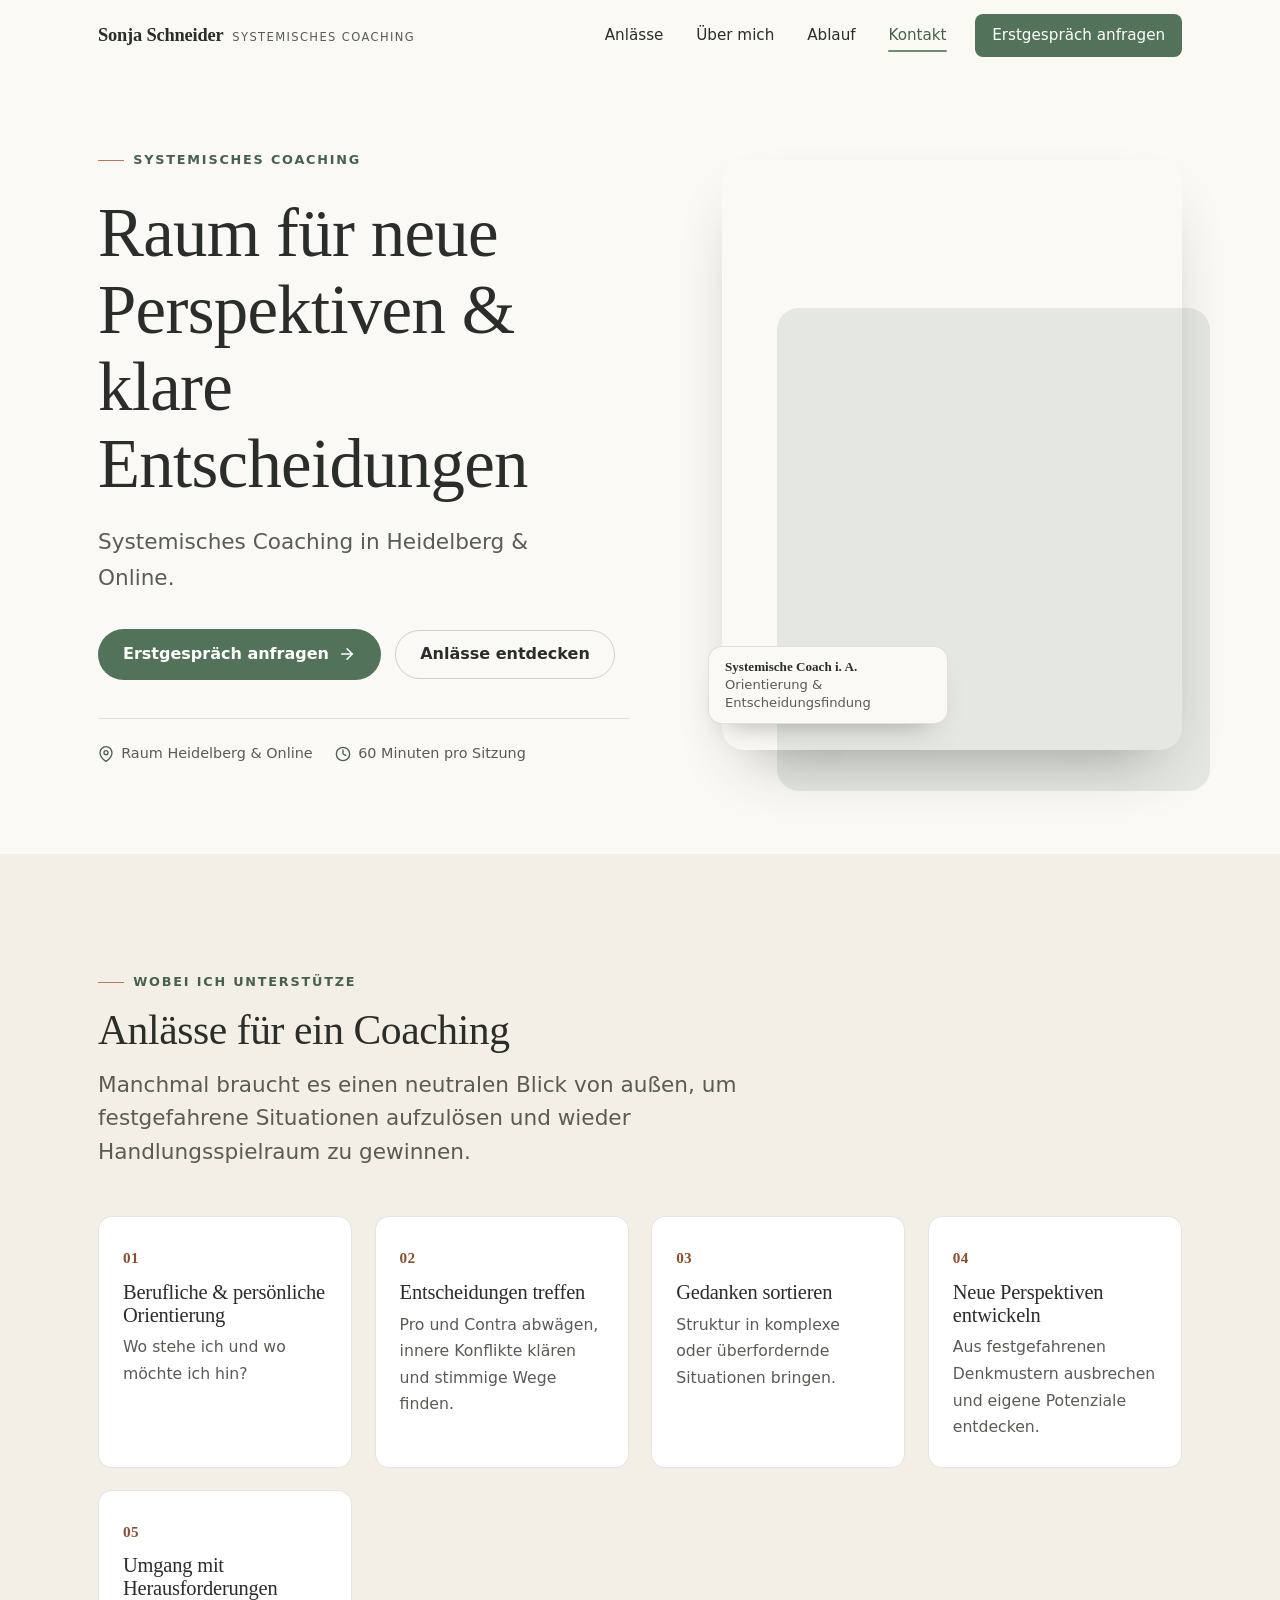
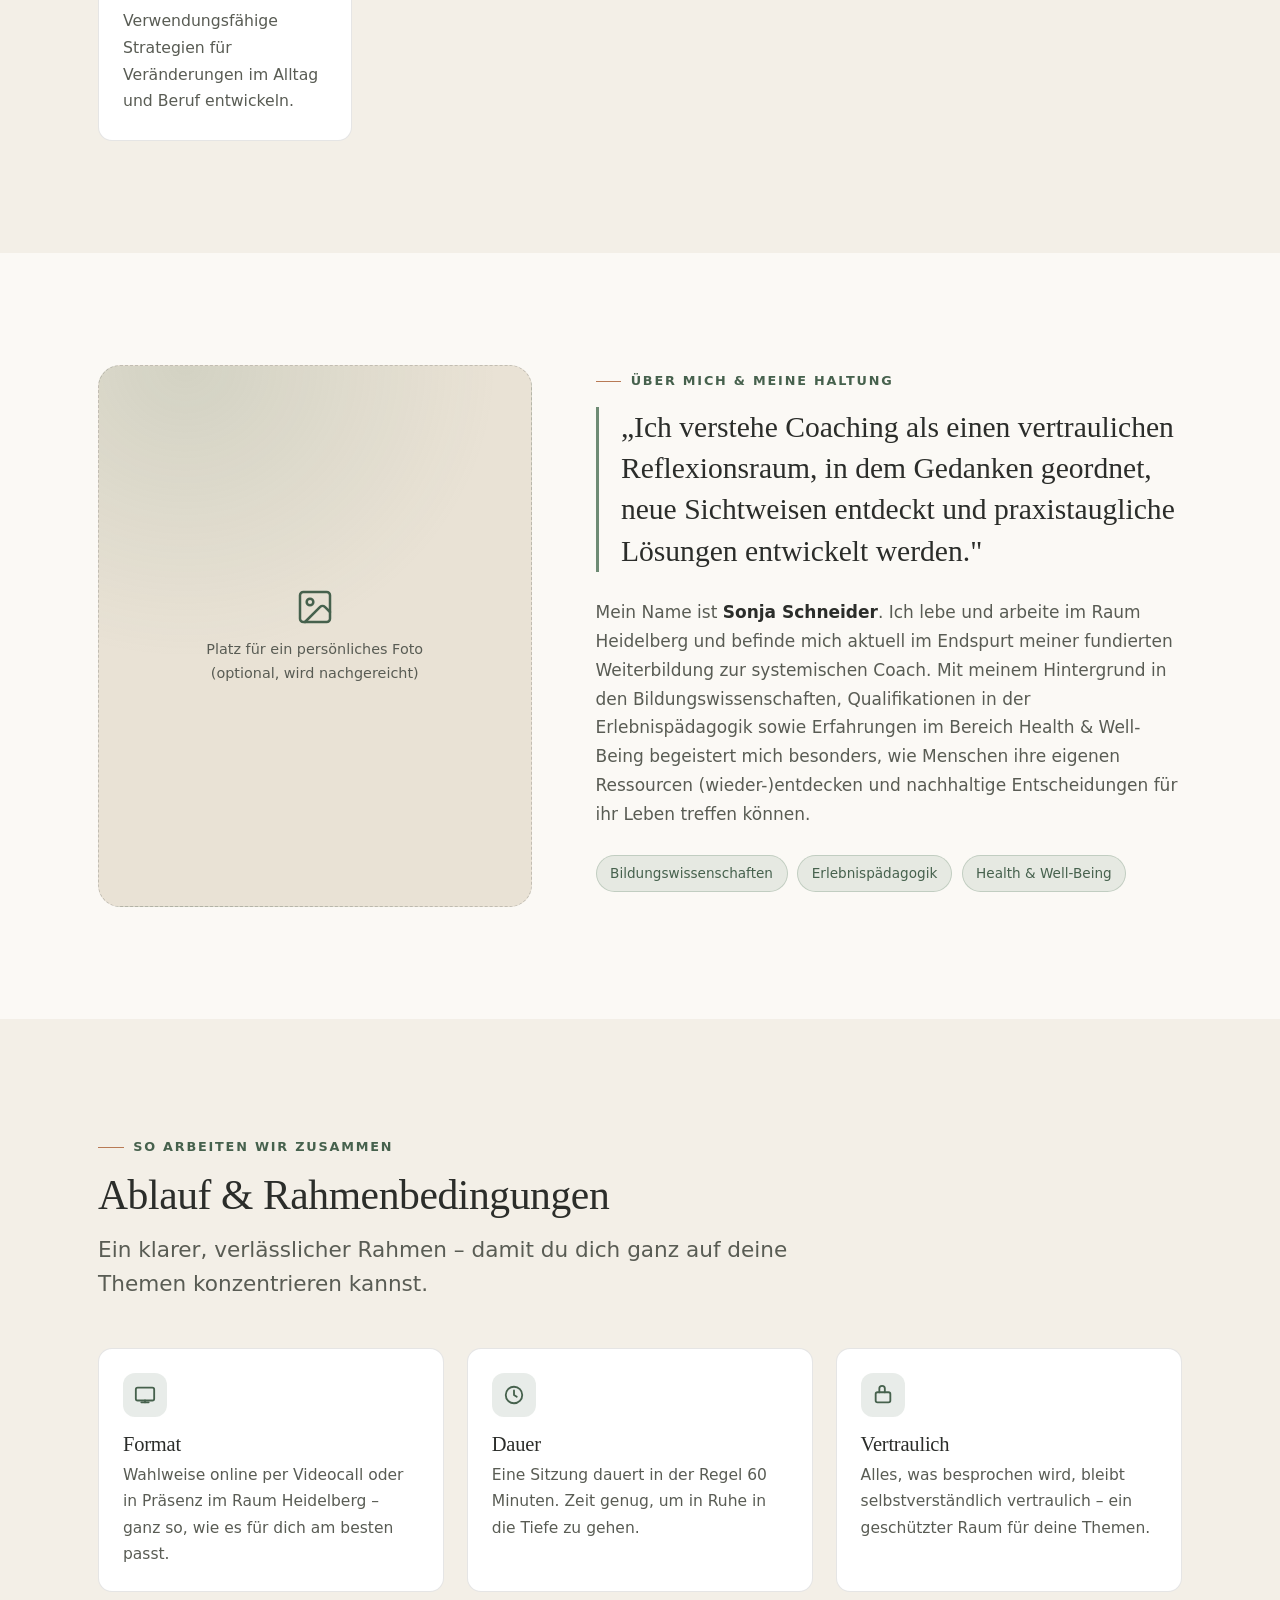
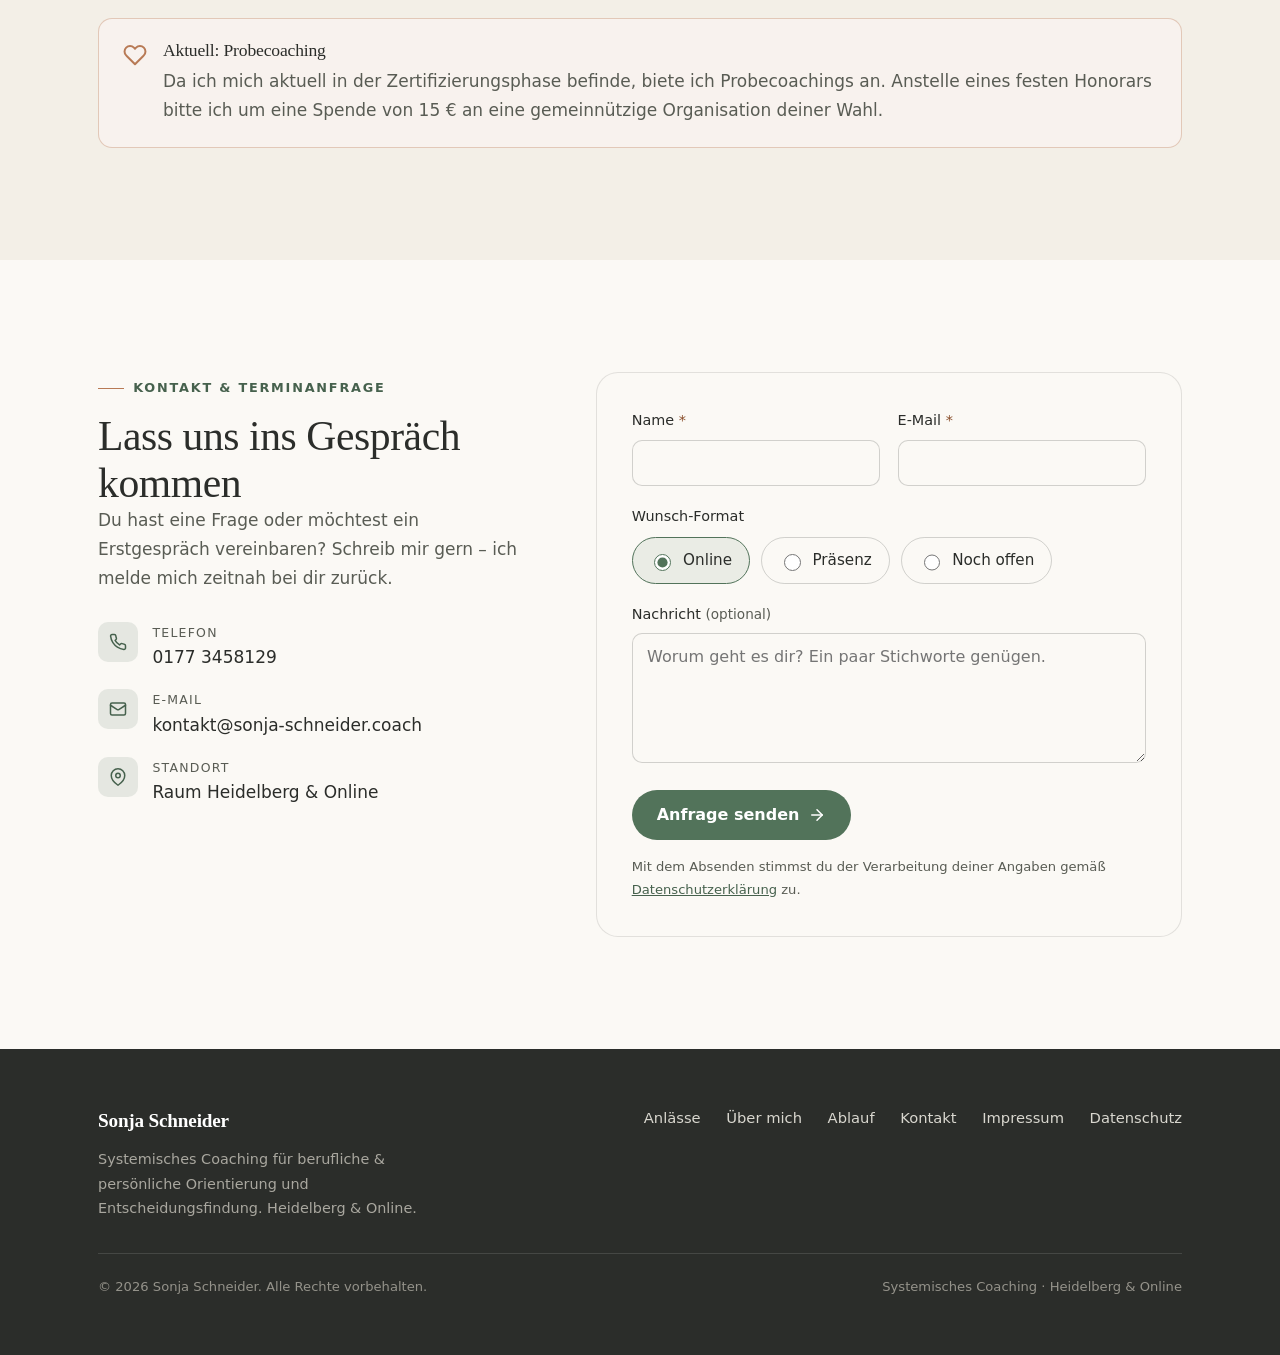
==== index.html @ 7437d08a "One-Pager: Struktur, Design-System und Interaktion - Semantischer Aufbau (header/nav/main/section/fo" ====
<!DOCTYPE html>
<html lang="de">
<head>
  <meta charset="UTF-8">
  <meta name="viewport" content="width=device-width, initial-scale=1.0">

  <title>Sonja Schneider – Systemisches Coaching in Heidelberg &amp; Online</title>
  <meta name="description" content="Systemisches Coaching für berufliche &amp; persönliche Orientierung und Entscheidungsfindung – in Heidelberg und online. Raum für neue Perspektiven und klare Entscheidungen.">
  <meta name="author" content="Sonja Schneider">
  <meta name="theme-color" content="#fbf9f5">
  <link rel="canonical" href="https://sonja-schneider.coach/">

  <!-- Open Graph -->
  <meta property="og:type" content="website">
  <meta property="og:locale" content="de_DE">
  <meta property="og:title" content="Sonja Schneider – Systemisches Coaching">
  <meta property="og:description" content="Raum für neue Perspektiven &amp; klare Entscheidungen. Systemisches Coaching in Heidelberg &amp; online.">
  <meta property="og:url" content="https://sonja-schneider.coach/">
  <meta property="og:image" content="https://sonja-schneider.coach/assets/img/og-image.jpg">
  <meta property="og:image:width" content="1200">
  <meta property="og:image:height" content="630">
  <meta property="og:image:alt" content="Portrait von Sonja Schneider, systemische Coach">
  <meta name="twitter:card" content="summary_large_image">
  <meta name="twitter:title" content="Sonja Schneider – Systemisches Coaching">
  <meta name="twitter:description" content="Raum für neue Perspektiven &amp; klare Entscheidungen. Systemisches Coaching in Heidelberg &amp; online.">
  <meta name="twitter:image" content="https://sonja-schneider.coach/assets/img/og-image.jpg">

  <!-- Favicon -->
  <link rel="icon" href="assets/img/favicon.svg" type="image/svg+xml">
  <link rel="apple-touch-icon" href="assets/img/apple-touch-icon.png">

  <!-- Font-Preload für schnelleren ersten Render -->
  <link rel="preload" href="assets/fonts/fraunces-500.woff2" as="font" type="font/woff2" crossorigin>
  <link rel="preload" href="assets/fonts/inter-400.woff2" as="font" type="font/woff2" crossorigin>

  <link rel="stylesheet" href="css/styles.css">

  <!-- Strukturierte Daten (SEO) -->
  <script type="application/ld+json">
  {
    "@context": "https://schema.org",
    "@type": "ProfessionalService",
    "name": "Sonja Schneider – Systemisches Coaching",
    "description": "Systemisches Coaching für berufliche und persönliche Orientierung und Entscheidungsfindung in Heidelberg und online.",
    "areaServed": ["Heidelberg", "Online"],
    "url": "https://sonja-schneider.coach/",
    "telephone": "+49 177 3458129",
    "founder": { "@type": "Person", "name": "Sonja Schneider" },
    "address": { "@type": "PostalAddress", "addressLocality": "Heidelberg", "addressCountry": "DE" }
  }
  </script>
</head>
<body>
  <a class="skip-link" href="#main">Zum Inhalt springen</a>

  <!-- =============== Header =============== -->
  <header class="site-header" id="site-header">
    <div class="header-inner">
      <a class="wordmark" href="#hero" aria-label="Sonja Schneider – Startseite">
        <span class="wordmark__name">Sonja Schneider</span>
        <span class="wordmark__role">Systemisches Coaching</span>
      </a>

      <button class="nav-toggle" id="nav-toggle" aria-expanded="false" aria-controls="primary-nav" aria-label="Menü öffnen">
        <span></span>
      </button>

      <nav class="nav" id="primary-nav" aria-label="Hauptnavigation">
        <a href="#anlaesse">Anlässe</a>
        <a href="#ueber-mich">Über mich</a>
        <a href="#ablauf">Ablauf</a>
        <a href="#kontakt">Kontakt</a>
        <a class="nav__cta" href="#kontakt">Erstgespräch anfragen</a>
      </nav>
    </div>
  </header>

  <main id="main">

    <!-- =============== Hero =============== -->
    <section class="hero" id="hero" aria-labelledby="hero-title">
      <div class="wrap hero__grid">
        <div class="hero__content">
          <span class="eyebrow">Systemisches Coaching</span>
          <h1 id="hero-title">Raum für neue Perspektiven &amp; klare Entscheidungen</h1>
          <p class="hero__sub">Systemisches Coaching in Heidelberg &amp; Online.</p>
          <div class="hero__actions">
            <a class="btn" href="#kontakt">
              Erstgespräch anfragen
              <svg class="arrow" width="18" height="18" viewBox="0 0 24 24" fill="none" stroke="currentColor" stroke-width="2" stroke-linecap="round" stroke-linejoin="round" aria-hidden="true"><line x1="5" y1="12" x2="19" y2="12"/><polyline points="12 5 19 12 12 19"/></svg>
            </a>
            <a class="btn btn--ghost" href="#anlaesse">Anlässe entdecken</a>
          </div>
          <div class="hero__meta">
            <span>
              <svg width="16" height="16" viewBox="0 0 24 24" fill="none" stroke="currentColor" stroke-width="2" stroke-linecap="round" stroke-linejoin="round" aria-hidden="true"><path d="M21 10c0 7-9 13-9 13s-9-6-9-13a9 9 0 0 1 18 0z"/><circle cx="12" cy="10" r="3"/></svg>
              Raum Heidelberg &amp; Online
            </span>
            <span>
              <svg width="16" height="16" viewBox="0 0 24 24" fill="none" stroke="currentColor" stroke-width="2" stroke-linecap="round" stroke-linejoin="round" aria-hidden="true"><circle cx="12" cy="12" r="10"/><polyline points="12 6 12 12 16 14"/></svg>
              60 Minuten pro Sitzung
            </span>
          </div>
        </div>

        <div class="hero__portrait">
          <figure>
            <picture>
              <source
                type="image/webp"
                srcset="assets/img/sonja-hero-400.webp 400w, assets/img/sonja-hero.webp 604w"
                sizes="(max-width: 880px) 360px, 460px">
              <source
                type="image/jpeg"
                srcset="assets/img/sonja-hero-400.jpg 400w, assets/img/sonja-hero.jpg 604w"
                sizes="(max-width: 880px) 360px, 460px">
              <img
                src="assets/img/sonja-hero.jpg"
                width="604" height="774"
                alt="Portrait von Sonja Schneider, angehende systemische Coach, freundlich lächelnd"
                fetchpriority="high">
            </picture>
          </figure>
          <div class="hero__badge">
            <strong>Systemische Coach i. A.</strong>
            <span>Orientierung &amp; Entscheidungsfindung</span>
          </div>
        </div>
      </div>
    </section>

    <!-- =============== Anlässe =============== -->
    <section class="section section--sand" id="anlaesse" aria-labelledby="anlaesse-title">
      <div class="wrap">
        <div class="section__head reveal">
          <span class="eyebrow">Wobei ich unterstütze</span>
          <h2 id="anlaesse-title">Anlässe für ein Coaching</h2>
          <p class="lead">Manchmal braucht es einen neutralen Blick von außen, um festgefahrene Situationen aufzulösen und wieder Handlungsspielraum zu gewinnen.</p>
        </div>

        <div class="tiles">
          <article class="tile reveal">
            <span class="tile__num">01</span>
            <h3>Berufliche &amp; persönliche Orientierung</h3>
            <p>Wo stehe ich und wo möchte ich hin?</p>
          </article>
          <article class="tile reveal">
            <span class="tile__num">02</span>
            <h3>Entscheidungen treffen</h3>
            <p>Pro und Contra abwägen, innere Konflikte klären und stimmige Wege finden.</p>
          </article>
          <article class="tile reveal">
            <span class="tile__num">03</span>
            <h3>Gedanken sortieren</h3>
            <p>Struktur in komplexe oder überfordernde Situationen bringen.</p>
          </article>
          <article class="tile reveal">
            <span class="tile__num">04</span>
            <h3>Neue Perspektiven entwickeln</h3>
            <p>Aus festgefahrenen Denkmustern ausbrechen und eigene Potenziale entdecken.</p>
          </article>
          <article class="tile reveal">
            <span class="tile__num">05</span>
            <h3>Umgang mit Herausforderungen</h3>
            <p>Verwendungsfähige Strategien für Veränderungen im Alltag und Beruf entwickeln.</p>
          </article>
        </div>
      </div>
    </section>

    <!-- =============== Über mich =============== -->
    <section class="section" id="ueber-mich" aria-labelledby="ueber-title">
      <div class="wrap about">
        <div class="about__media reveal">
          <!-- Platzhalter für optionales zweites, persönlicheres Foto -->
          <div class="about__placeholder" role="img" aria-label="Platz für ein persönliches Foto von Sonja Schneider">
            <svg width="40" height="40" viewBox="0 0 24 24" fill="none" stroke="currentColor" stroke-width="1.5" stroke-linecap="round" stroke-linejoin="round" aria-hidden="true"><rect x="3" y="3" width="18" height="18" rx="2"/><circle cx="9" cy="9" r="2"/><path d="m21 15-3.086-3.086a2 2 0 0 0-2.828 0L6 21"/></svg>
            Platz für ein persönliches Foto<br>(optional, wird nachgereicht)
          </div>
        </div>
        <div class="about__text reveal">
          <span class="eyebrow">Über mich &amp; meine Haltung</span>
          <blockquote class="about__quote">„Ich verstehe Coaching als einen vertraulichen Reflexionsraum, in dem Gedanken geordnet, neue Sichtweisen entdeckt und praxistaugliche Lösungen entwickelt werden."</blockquote>
          <div class="about__body">
            <p>Mein Name ist <strong>Sonja Schneider</strong>. Ich lebe und arbeite im Raum Heidelberg und befinde mich aktuell im Endspurt meiner fundierten Weiterbildung zur systemischen Coach. Mit meinem Hintergrund in den Bildungswissenschaften, Qualifikationen in der Erlebnispädagogik sowie Erfahrungen im Bereich Health &amp; Well-Being begeistert mich besonders, wie Menschen ihre eigenen Ressourcen (wieder-)entdecken und nachhaltige Entscheidungen für ihr Leben treffen können.</p>
          </div>
          <ul class="about__tags">
            <li>Bildungswissenschaften</li>
            <li>Erlebnispädagogik</li>
            <li>Health &amp; Well-Being</li>
          </ul>
        </div>
      </div>
    </section>

    <!-- =============== Ablauf & Rahmenbedingungen =============== -->
    <section class="section section--sand" id="ablauf" aria-labelledby="ablauf-title">
      <div class="wrap">
        <div class="section__head reveal">
          <span class="eyebrow">So arbeiten wir zusammen</span>
          <h2 id="ablauf-title">Ablauf &amp; Rahmenbedingungen</h2>
          <p class="lead">Ein klarer, verlässlicher Rahmen – damit du dich ganz auf deine Themen konzentrieren kannst.</p>
        </div>

        <div class="facts">
          <div class="fact reveal">
            <div class="fact__icon">
              <svg width="22" height="22" viewBox="0 0 24 24" fill="none" stroke="currentColor" stroke-width="2" stroke-linecap="round" stroke-linejoin="round" aria-hidden="true"><rect x="2" y="4" width="20" height="14" rx="2"/><path d="M8 20h8"/><path d="M12 18v2"/></svg>
            </div>
            <h3>Format</h3>
            <p>Wahlweise online per Videocall oder in Präsenz im Raum Heidelberg – ganz so, wie es für dich am besten passt.</p>
          </div>
          <div class="fact reveal">
            <div class="fact__icon">
              <svg width="22" height="22" viewBox="0 0 24 24" fill="none" stroke="currentColor" stroke-width="2" stroke-linecap="round" stroke-linejoin="round" aria-hidden="true"><circle cx="12" cy="12" r="9"/><polyline points="12 7 12 12 15 14"/></svg>
            </div>
            <h3>Dauer</h3>
            <p>Eine Sitzung dauert in der Regel 60 Minuten. Zeit genug, um in Ruhe in die Tiefe zu gehen.</p>
          </div>
          <div class="fact reveal">
            <div class="fact__icon">
              <svg width="22" height="22" viewBox="0 0 24 24" fill="none" stroke="currentColor" stroke-width="2" stroke-linecap="round" stroke-linejoin="round" aria-hidden="true"><path d="M14 9V5a3 3 0 0 0-6 0v4"/><rect x="4" y="9" width="16" height="11" rx="2"/></svg>
            </div>
            <h3>Vertraulich</h3>
            <p>Alles, was besprochen wird, bleibt selbstverständlich vertraulich – ein geschützter Raum für deine Themen.</p>
          </div>
        </div>

        <div class="note reveal">
          <svg class="note__icon" width="24" height="24" viewBox="0 0 24 24" fill="none" stroke="currentColor" stroke-width="2" stroke-linecap="round" stroke-linejoin="round" aria-hidden="true"><path d="M20.84 4.61a5.5 5.5 0 0 0-7.78 0L12 5.67l-1.06-1.06a5.5 5.5 0 0 0-7.78 7.78l1.06 1.06L12 21.23l7.78-7.78 1.06-1.06a5.5 5.5 0 0 0 0-7.78z"/></svg>
          <div>
            <h3>Aktuell: Probecoaching</h3>
            <p>Da ich mich aktuell in der Zertifizierungsphase befinde, biete ich Probecoachings an. Anstelle eines festen Honorars bitte ich um eine Spende von 15 € an eine gemeinnützige Organisation deiner Wahl.</p>
          </div>
        </div>
      </div>
    </section>

    <!-- =============== Kontakt =============== -->
    <section class="section" id="kontakt" aria-labelledby="kontakt-title">
      <div class="wrap contact">
        <div class="contact__aside reveal">
          <span class="eyebrow">Kontakt &amp; Terminanfrage</span>
          <h2 id="kontakt-title">Lass uns ins Gespräch kommen</h2>
          <p>Du hast eine Frage oder möchtest ein Erstgespräch vereinbaren? Schreib mir gern – ich melde mich zeitnah bei dir zurück.</p>

          <ul class="contact__list">
            <li>
              <span class="ci" aria-hidden="true"><svg width="18" height="18" viewBox="0 0 24 24" fill="none" stroke="currentColor" stroke-width="2" stroke-linecap="round" stroke-linejoin="round"><path d="M22 16.92v3a2 2 0 0 1-2.18 2 19.79 19.79 0 0 1-8.63-3.07 19.5 19.5 0 0 1-6-6 19.79 19.79 0 0 1-3.07-8.67A2 2 0 0 1 4.11 2h3a2 2 0 0 1 2 1.72c.13.96.36 1.9.7 2.81a2 2 0 0 1-.45 2.11L8.09 9.91a16 16 0 0 0 6 6l1.27-1.27a2 2 0 0 1 2.11-.45c.9.34 1.85.57 2.81.7A2 2 0 0 1 22 16.92z"/></svg></span>
              <div>
                <div class="cl">Telefon</div>
                <a href="tel:+491773458129">0177 3458129</a>
              </div>
            </li>
            <li>
              <span class="ci" aria-hidden="true"><svg width="18" height="18" viewBox="0 0 24 24" fill="none" stroke="currentColor" stroke-width="2" stroke-linecap="round" stroke-linejoin="round"><rect x="2" y="4" width="20" height="16" rx="2"/><path d="m22 7-8.97 5.7a1.94 1.94 0 0 1-2.06 0L2 7"/></svg></span>
              <div>
                <div class="cl">E-Mail</div>
                <!-- TODO: finale Adresse mit Kundin klären (siehe README) -->
                <a href="mailto:kontakt@sonja-schneider.coach">kontakt@sonja-schneider.coach</a>
              </div>
            </li>
            <li>
              <span class="ci" aria-hidden="true"><svg width="18" height="18" viewBox="0 0 24 24" fill="none" stroke="currentColor" stroke-width="2" stroke-linecap="round" stroke-linejoin="round"><path d="M21 10c0 7-9 13-9 13s-9-6-9-13a9 9 0 0 1 18 0z"/><circle cx="12" cy="10" r="3"/></svg></span>
              <div>
                <div class="cl">Standort</div>
                <span class="cv">Raum Heidelberg &amp; Online</span>
              </div>
            </li>
          </ul>
        </div>

        <div class="contact__form reveal">
          <!--
            Formular-Versand ohne eigenes Backend über Formspree.
            TODO: "your-form-id" durch die echte Formspree-ID ersetzen (siehe README).
            Ohne gültige ID läuft ein Fallback auf mailto: (siehe js/main.js).
          -->
          <form class="form" id="contact-form" action="https://formspree.io/f/your-form-id" method="POST" novalidate>
            <div class="form__row">
              <div class="field">
                <label for="name">Name <span class="req" aria-hidden="true">*</span></label>
                <input type="text" id="name" name="name" autocomplete="name" required aria-required="true" aria-describedby="err-name">
                <span class="error" id="err-name">Bitte gib deinen Namen an.</span>
              </div>
              <div class="field">
                <label for="email">E-Mail <span class="req" aria-hidden="true">*</span></label>
                <input type="email" id="email" name="email" autocomplete="email" required aria-required="true" aria-describedby="err-email">
                <span class="error" id="err-email">Bitte gib eine gültige E-Mail-Adresse an.</span>
              </div>
            </div>

            <fieldset class="format-set">
              <legend>Wunsch-Format</legend>
              <div class="radios">
                <label class="radio"><input type="radio" name="format" value="Online" checked> Online</label>
                <label class="radio"><input type="radio" name="format" value="Präsenz"> Präsenz</label>
                <label class="radio"><input type="radio" name="format" value="Noch offen"> Noch offen</label>
              </div>
            </fieldset>

            <div class="field">
              <label for="message">Nachricht <span class="cl" style="text-transform:none;letter-spacing:0;font-size:0.85rem;color:var(--muted)">(optional)</span></label>
              <textarea id="message" name="message" rows="5" placeholder="Worum geht es dir? Ein paar Stichworte genügen." aria-describedby="err-message"></textarea>
              <span class="error" id="err-message"></span>
            </div>

            <!-- Honeypot gegen Spam (für Menschen unsichtbar) -->
            <div class="hp" aria-hidden="true">
              <label for="website">Bitte dieses Feld frei lassen</label>
              <input type="text" id="website" name="_gotcha" tabindex="-1" autocomplete="off">
            </div>

            <div class="form__submit">
              <button type="submit" class="btn" id="submit-btn">
                Anfrage senden
                <svg class="arrow" width="18" height="18" viewBox="0 0 24 24" fill="none" stroke="currentColor" stroke-width="2" stroke-linecap="round" stroke-linejoin="round" aria-hidden="true"><line x1="5" y1="12" x2="19" y2="12"/><polyline points="12 5 19 12 12 19"/></svg>
              </button>
              <p class="form__hint">Mit dem Absenden stimmst du der Verarbeitung deiner Angaben gemäß <a href="datenschutz.html">Datenschutzerklärung</a> zu.</p>
            </div>

            <!-- Live-Statusmeldung (Fehler) -->
            <div class="form__status form__status--error" id="form-error" role="alert">
              <svg width="20" height="20" viewBox="0 0 24 24" fill="none" stroke="currentColor" stroke-width="2" stroke-linecap="round" stroke-linejoin="round" aria-hidden="true"><circle cx="12" cy="12" r="10"/><line x1="12" y1="8" x2="12" y2="12"/><line x1="12" y1="16" x2="12.01" y2="16"/></svg>
              <span id="form-error-text">Beim Senden ist etwas schiefgelaufen. Bitte versuche es später erneut oder schreib mir direkt eine E-Mail.</span>
            </div>
          </form>

          <!-- Erfolgs-Panel -->
          <div class="form__success" id="form-success" role="status" aria-live="polite">
            <div class="check" aria-hidden="true">
              <svg width="30" height="30" viewBox="0 0 24 24" fill="none" stroke="currentColor" stroke-width="2.5" stroke-linecap="round" stroke-linejoin="round"><polyline points="20 6 9 17 4 12"/></svg>
            </div>
            <h3>Vielen Dank für deine Anfrage!</h3>
            <p>Deine Nachricht ist bei mir angekommen. Ich melde mich zeitnah persönlich bei dir zurück.</p>
          </div>
        </div>
      </div>
    </section>
  </main>

  <!-- =============== Footer =============== -->
  <footer class="site-footer">
    <div class="wrap">
      <div class="footer-grid">
        <div class="footer-brand">
          <span class="wordmark__name">Sonja Schneider</span>
          <p>Systemisches Coaching für berufliche &amp; persönliche Orientierung und Entscheidungsfindung. Heidelberg &amp; Online.</p>
        </div>
        <nav class="footer-nav" aria-label="Rechtliches und Navigation">
          <a href="#anlaesse">Anlässe</a>
          <a href="#ueber-mich">Über mich</a>
          <a href="#ablauf">Ablauf</a>
          <a href="#kontakt">Kontakt</a>
          <a href="impressum.html">Impressum</a>
          <a href="datenschutz.html">Datenschutz</a>
        </nav>
      </div>
      <div class="footer-bottom">
        <span>&copy; <span id="year">2026</span> Sonja Schneider. Alle Rechte vorbehalten.</span>
        <span>Systemisches Coaching · Heidelberg &amp; Online</span>
      </div>
    </div>
  </footer>

  <script src="js/main.js" defer></script>
</body>
</html>
---- css/styles.css ----
/* =====================================================================
   Sonja Schneider – Systemisches Coaching
   Design-System / Stylesheet
   Farbwelt: Salbeigrün + warme Sandtöne (Empfehlung, siehe README)
   ===================================================================== */

/* ---------- Fonts (selbst gehostet, DSGVO-konform) ---------- */
@font-face {
  font-family: "Inter";
  font-style: normal;
  font-weight: 400;
  font-display: swap;
  src: url("../assets/fonts/inter-400.woff2") format("woff2");
}
@font-face {
  font-family: "Inter";
  font-style: normal;
  font-weight: 500;
  font-display: swap;
  src: url("../assets/fonts/inter-500.woff2") format("woff2");
}
@font-face {
  font-family: "Inter";
  font-style: normal;
  font-weight: 600;
  font-display: swap;
  src: url("../assets/fonts/inter-600.woff2") format("woff2");
}
@font-face {
  font-family: "Fraunces";
  font-style: normal;
  font-weight: 400;
  font-display: swap;
  src: url("../assets/fonts/fraunces-400.woff2") format("woff2");
}
@font-face {
  font-family: "Fraunces";
  font-style: normal;
  font-weight: 500;
  font-display: swap;
  src: url("../assets/fonts/fraunces-500.woff2") format("woff2");
}
@font-face {
  font-family: "Fraunces";
  font-style: normal;
  font-weight: 600;
  font-display: swap;
  src: url("../assets/fonts/fraunces-600.woff2") format("woff2");
}

/* ---------- Design-Tokens ---------- */
:root {
  /* Farben */
  --paper: #fbf9f5;
  --sand: #f3efe7;
  --sand-deep: #e9e2d5;
  --sage: #6e8b74;
  --sage-deep: #52735a;      /* Button-Grund, weißer Text = AA */
  --sage-text: #46614d;      /* Akzenttext auf hellem Grund */
  --terracotta: #b87a55;     /* dezenter, dekorativer Akzent (Linien/Flächen) */
  --terracotta-text: #8a4f2c; /* dunklere Variante für Text (WCAG AA) */
  --ink: #2b2d2a;
  --muted: #595c54;
  --line: rgba(43, 45, 42, 0.12);
  --line-strong: rgba(43, 45, 42, 0.2);

  /* Typografie */
  --font-body: "Inter", system-ui, -apple-system, "Segoe UI", Roboto, sans-serif;
  --font-head: "Fraunces", Georgia, "Times New Roman", serif;

  /* Maße */
  --wrap: 1180px;
  --wrap-narrow: 760px;
  --gutter: clamp(1.25rem, 5vw, 3rem);
  --radius: 14px;
  --radius-lg: 22px;
  --header-h: 72px;

  /* Fließ-Typografie */
  --fs-hero: clamp(2.4rem, 6vw, 4.3rem);
  --fs-h2: clamp(1.75rem, 3.6vw, 2.6rem);
  --fs-h3: clamp(1.1rem, 1.6vw, 1.3rem);
  --fs-lead: clamp(1.1rem, 1.9vw, 1.35rem);
  --fs-body: 1.0625rem;
}

/* ---------- Reset / Basis ---------- */
*,
*::before,
*::after { box-sizing: border-box; }

html {
  scroll-behavior: smooth;
  scroll-padding-top: calc(var(--header-h) + 12px);
  -webkit-text-size-adjust: 100%;
}

@media (prefers-reduced-motion: reduce) {
  html { scroll-behavior: auto; }
  *, *::before, *::after {
    animation-duration: 0.001ms !important;
    animation-iteration-count: 1 !important;
    transition-duration: 0.001ms !important;
  }
}

body {
  margin: 0;
  font-family: var(--font-body);
  font-size: var(--fs-body);
  line-height: 1.7;
  color: var(--ink);
  background: var(--paper);
  -webkit-font-smoothing: antialiased;
  text-rendering: optimizeLegibility;
}

img { max-width: 100%; height: auto; display: block; }

h1, h2, h3 {
  font-family: var(--font-head);
  font-weight: 500;
  line-height: 1.12;
  letter-spacing: -0.01em;
  color: var(--ink);
  margin: 0;
}

p { margin: 0 0 1.1em; }
a { color: var(--sage-text); }

:focus-visible {
  outline: 3px solid var(--sage-deep);
  outline-offset: 3px;
  border-radius: 4px;
}

/* Skip-Link */
.skip-link {
  position: absolute;
  left: 12px;
  top: -60px;
  z-index: 200;
  background: var(--ink);
  color: #fff;
  padding: 0.65rem 1rem;
  border-radius: 8px;
  text-decoration: none;
  transition: top 0.2s ease;
}
.skip-link:focus { top: 12px; }

/* ---------- Layout-Helfer ---------- */
.wrap {
  width: 100%;
  max-width: var(--wrap);
  margin-inline: auto;
  padding-inline: var(--gutter);
}

.section {
  padding-block: clamp(3.5rem, 9vw, 7rem);
}
.section--sand { background: var(--sand); }

.section__head {
  max-width: 46rem;
  margin-bottom: clamp(2rem, 4vw, 3rem);
}

.eyebrow {
  display: inline-block;
  font-size: 0.8rem;
  font-weight: 600;
  letter-spacing: 0.14em;
  text-transform: uppercase;
  color: var(--sage-text);
  margin-bottom: 0.9rem;
}
.eyebrow::before {
  content: "";
  display: inline-block;
  width: 1.6rem;
  height: 1px;
  background: var(--terracotta);
  vertical-align: middle;
  margin-right: 0.6rem;
}

.section h2 { font-size: var(--fs-h2); }
.lead {
  font-size: var(--fs-lead);
  line-height: 1.55;
  color: var(--muted);
  margin-top: 0.9rem;
}

/* ---------- Buttons ---------- */
.btn {
  --btn-bg: var(--sage-deep);
  display: inline-flex;
  align-items: center;
  gap: 0.55rem;
  font-family: var(--font-body);
  font-size: 1rem;
  font-weight: 600;
  line-height: 1;
  padding: 0.95rem 1.5rem;
  border-radius: 999px;
  border: 1px solid transparent;
  background: var(--btn-bg);
  color: #fff;
  text-decoration: none;
  cursor: pointer;
  transition: transform 0.18s ease, background 0.18s ease, box-shadow 0.18s ease;
}
.btn:hover { background: #45644d; transform: translateY(-2px); box-shadow: 0 10px 24px -12px rgba(43,45,42,0.5); }
.btn:active { transform: translateY(0); }

.btn--ghost {
  background: transparent;
  color: var(--ink);
  border-color: var(--line-strong);
}
.btn--ghost:hover { background: var(--sand-deep); box-shadow: none; }

.arrow { transition: transform 0.18s ease; }
.btn:hover .arrow { transform: translateX(3px); }

/* =====================================================================
   Header / Navigation
   ===================================================================== */
.site-header {
  position: sticky;
  top: 0;
  z-index: 100;
  height: var(--header-h);
  display: flex;
  align-items: center;
  background: color-mix(in srgb, var(--paper) 82%, transparent);
  backdrop-filter: saturate(1.1) blur(10px);
  -webkit-backdrop-filter: saturate(1.1) blur(10px);
  border-bottom: 1px solid transparent;
  transition: border-color 0.25s ease, background 0.25s ease;
}
.site-header.is-scrolled {
  border-bottom-color: var(--line);
  background: color-mix(in srgb, var(--paper) 92%, transparent);
}

.header-inner {
  width: 100%;
  max-width: var(--wrap);
  margin-inline: auto;
  padding-inline: var(--gutter);
  display: flex;
  align-items: center;
  justify-content: space-between;
  gap: 1rem;
}

.wordmark {
  display: inline-flex;
  align-items: baseline;
  gap: 0.55rem;
  text-decoration: none;
  color: var(--ink);
  white-space: nowrap;
}
.wordmark__name {
  font-family: var(--font-head);
  font-weight: 600;
  font-size: 1.15rem;
  letter-spacing: -0.01em;
}
.wordmark__role {
  font-size: 0.72rem;
  letter-spacing: 0.12em;
  text-transform: uppercase;
  color: var(--muted);
}

/* Nav */
.nav {
  display: flex;
  align-items: center;
  gap: 0.35rem;
}
.nav a {
  position: relative;
  font-size: 0.95rem;
  font-weight: 500;
  color: var(--ink);
  text-decoration: none;
  padding: 0.5rem 0.85rem;
  border-radius: 8px;
  transition: color 0.18s ease, background 0.18s ease;
}
.nav a:not(.nav__cta)::after {
  content: "";
  position: absolute;
  left: 0.85rem;
  right: 0.85rem;
  bottom: 0.28rem;
  height: 2px;
  background: var(--sage);
  border-radius: 2px;
  transform: scaleX(0);
  transform-origin: left;
  transition: transform 0.22s ease;
}
.nav a:hover:not(.nav__cta) { color: var(--sage-text); }
.nav a[aria-current="true"]:not(.nav__cta) { color: var(--sage-text); }
.nav a[aria-current="true"]:not(.nav__cta)::after { transform: scaleX(1); }

.nav__cta {
  margin-left: 0.6rem;
  background: var(--sage-deep);
  color: #fff !important;
  padding: 0.55rem 1.05rem !important;
}
.nav__cta:hover { background: #45644d; }

/* Mobile-Toggle */
.nav-toggle {
  display: none;
  width: 44px;
  height: 44px;
  border: 1px solid var(--line-strong);
  border-radius: 10px;
  background: transparent;
  cursor: pointer;
  padding: 0;
  align-items: center;
  justify-content: center;
}
.nav-toggle span,
.nav-toggle span::before,
.nav-toggle span::after {
  content: "";
  display: block;
  width: 20px;
  height: 2px;
  background: var(--ink);
  border-radius: 2px;
  transition: transform 0.25s ease, opacity 0.2s ease;
}
.nav-toggle span { position: relative; }
.nav-toggle span::before { position: absolute; top: -6px; }
.nav-toggle span::after { position: absolute; top: 6px; }
.nav-toggle[aria-expanded="true"] span { background: transparent; }
.nav-toggle[aria-expanded="true"] span::before { transform: translateY(6px) rotate(45deg); }
.nav-toggle[aria-expanded="true"] span::after { transform: translateY(-6px) rotate(-45deg); }

@media (max-width: 820px) {
  .nav-toggle { display: inline-flex; }
  .nav {
    position: fixed;
    inset: var(--header-h) 0 auto 0;
    flex-direction: column;
    align-items: stretch;
    gap: 0.15rem;
    background: var(--paper);
    border-bottom: 1px solid var(--line);
    padding: 0.75rem var(--gutter) 1.25rem;
    box-shadow: 0 18px 30px -22px rgba(43,45,42,0.5);
    transform: translateY(-14px);
    opacity: 0;
    pointer-events: none;
    transition: transform 0.24s ease, opacity 0.24s ease;
  }
  .nav.is-open { transform: translateY(0); opacity: 1; pointer-events: auto; }
  .nav a { padding: 0.85rem 0.5rem; font-size: 1.05rem; }
  .nav a:not(.nav__cta)::after { display: none; }
  .nav a[aria-current="true"]:not(.nav__cta) {
    background: var(--sand);
  }
  .nav__cta { margin: 0.5rem 0 0; text-align: center; justify-content: center; display: inline-flex; }
}

/* =====================================================================
   Hero
   ===================================================================== */
.hero {
  position: relative;
  padding-block: clamp(2.5rem, 6vw, 4.5rem) clamp(3rem, 7vw, 5.5rem);
  overflow: hidden;
}
.hero__grid {
  display: grid;
  grid-template-columns: 1fr 0.92fr;
  align-items: center;
  gap: clamp(2rem, 5vw, 4.5rem);
}
.hero__content { max-width: 34rem; }
.hero h1 {
  font-size: var(--fs-hero);
  font-weight: 500;
  margin-top: 0.6rem;
}
.hero__sub {
  font-size: var(--fs-lead);
  color: var(--muted);
  margin: 1.3rem 0 2rem;
  max-width: 30rem;
}
.hero__actions { display: flex; flex-wrap: wrap; gap: 0.9rem; align-items: center; }
.hero__meta {
  margin-top: 2.4rem;
  display: flex;
  flex-wrap: wrap;
  gap: 1.4rem;
  font-size: 0.9rem;
  color: var(--muted);
  border-top: 1px solid var(--line);
  padding-top: 1.4rem;
}
.hero__meta span { display: inline-flex; align-items: center; gap: 0.45rem; }
.hero__meta svg { color: var(--sage-text); flex: none; }

/* Portrait */
.hero__portrait {
  position: relative;
  justify-self: end;
  width: 100%;
  max-width: 460px;
}
.hero__portrait::before {
  /* weiche Farbfläche hinter dem Foto */
  content: "";
  position: absolute;
  inset: auto -6% -7% 12%;
  height: 82%;
  background: var(--sage);
  opacity: 0.16;
  border-radius: var(--radius-lg);
  z-index: 0;
}
.hero__portrait figure { position: relative; margin: 0; z-index: 1; }
.hero__portrait img {
  width: 100%;
  border-radius: var(--radius-lg);
  aspect-ratio: 604 / 774;
  object-fit: cover;
  box-shadow: 0 30px 60px -30px rgba(43, 45, 42, 0.45);
}
.hero__badge {
  position: absolute;
  left: -14px;
  bottom: 26px;
  z-index: 2;
  background: var(--paper);
  border: 1px solid var(--line);
  border-radius: 14px;
  padding: 0.7rem 1rem;
  box-shadow: 0 16px 30px -20px rgba(43,45,42,0.5);
  font-size: 0.82rem;
  line-height: 1.35;
  max-width: 15rem;
}
.hero__badge strong { display: block; font-family: var(--font-head); font-weight: 600; color: var(--ink); }
.hero__badge span { color: var(--muted); }

@media (max-width: 880px) {
  .hero__grid { grid-template-columns: 1fr; gap: clamp(2rem, 8vw, 3rem); }
  .hero__portrait {
    order: -1;
    justify-self: center;
    max-width: 360px;
  }
  .hero__content { max-width: none; }
}

/* =====================================================================
   Anlässe (Tiles)
   ===================================================================== */
.tiles {
  display: grid;
  grid-template-columns: repeat(auto-fit, minmax(250px, 1fr));
  gap: clamp(1rem, 2vw, 1.4rem);
}
.tile {
  background: var(--paper);
  border: 1px solid var(--line);
  border-radius: var(--radius);
  padding: 1.6rem 1.5rem;
  transition: transform 0.2s ease, box-shadow 0.2s ease, border-color 0.2s ease;
}
.section--sand .tile { background: #fff; }
.tile:hover {
  transform: translateY(-4px);
  box-shadow: 0 20px 40px -28px rgba(43,45,42,0.55);
  border-color: var(--line-strong);
}
.tile__num {
  font-family: var(--font-head);
  font-size: 0.95rem;
  font-weight: 600;
  color: var(--terracotta-text);
  letter-spacing: 0.02em;
}
.tile h3 {
  font-size: var(--fs-h3);
  margin: 0.55rem 0 0.5rem;
}
.tile p { margin: 0; color: var(--muted); font-size: 0.98rem; }

/* letzte Kachel als Akzent, wenn sie allein in einer Reihe steht: neutral lassen */

/* =====================================================================
   Über mich
   ===================================================================== */
.about {
  display: grid;
  grid-template-columns: 0.85fr 1.15fr;
  gap: clamp(2rem, 5vw, 4rem);
  align-items: start;
}
.about__media { position: relative; }
.about__photo {
  border-radius: var(--radius-lg);
  aspect-ratio: 4 / 5;
  width: 100%;
  object-fit: cover;
  box-shadow: 0 24px 50px -30px rgba(43,45,42,0.45);
}
.about__placeholder {
  border-radius: var(--radius-lg);
  aspect-ratio: 4 / 5;
  width: 100%;
  background:
    radial-gradient(120% 90% at 20% 0%, rgba(110,139,116,0.18), transparent 60%),
    var(--sand-deep);
  border: 1px dashed var(--line-strong);
  display: grid;
  place-content: center;
  text-align: center;
  padding: 2rem;
  color: var(--muted);
  font-size: 0.9rem;
}
.about__placeholder svg { margin: 0 auto 0.6rem; color: var(--sage-text); }

.about__quote {
  font-family: var(--font-head);
  font-size: clamp(1.35rem, 2.5vw, 1.85rem);
  font-weight: 400;
  line-height: 1.4;
  color: var(--ink);
  margin: 0 0 1.6rem;
  padding-left: 1.4rem;
  border-left: 3px solid var(--sage);
}
.about__body p { color: var(--muted); }
.about__body strong { color: var(--ink); font-weight: 600; }
.about__tags {
  list-style: none;
  padding: 0;
  margin: 1.6rem 0 0;
  display: flex;
  flex-wrap: wrap;
  gap: 0.6rem;
}
.about__tags li {
  font-size: 0.85rem;
  color: var(--sage-text);
  background: color-mix(in srgb, var(--sage) 14%, transparent);
  border: 1px solid color-mix(in srgb, var(--sage) 30%, transparent);
  padding: 0.4rem 0.85rem;
  border-radius: 999px;
}

@media (max-width: 820px) {
  .about { grid-template-columns: 1fr; }
  .about__media { max-width: 360px; }
}

/* =====================================================================
   Ablauf & Rahmenbedingungen
   ===================================================================== */
.facts {
  display: grid;
  grid-template-columns: repeat(auto-fit, minmax(220px, 1fr));
  gap: clamp(1rem, 2vw, 1.4rem);
  margin-bottom: 1.6rem;
}
.fact {
  background: var(--paper);
  border: 1px solid var(--line);
  border-radius: var(--radius);
  padding: 1.5rem;
}
.section--sand .fact { background: #fff; }
.fact__icon {
  width: 44px; height: 44px;
  display: grid; place-content: center;
  border-radius: 12px;
  background: color-mix(in srgb, var(--sage) 16%, transparent);
  color: var(--sage-text);
  margin-bottom: 1rem;
}
.fact h3 { font-size: var(--fs-h3); margin-bottom: 0.35rem; }
.fact p { margin: 0; color: var(--muted); font-size: 0.97rem; }

.note {
  display: flex;
  gap: 1rem;
  align-items: flex-start;
  background: color-mix(in srgb, var(--terracotta) 10%, var(--paper));
  border: 1px solid color-mix(in srgb, var(--terracotta) 35%, transparent);
  border-radius: var(--radius);
  padding: 1.4rem 1.5rem;
}
.section--sand .note { background: color-mix(in srgb, var(--terracotta) 10%, #fff); }
.note__icon { color: var(--terracotta); flex: none; margin-top: 2px; }
.note h3 { font-size: 1.1rem; margin-bottom: 0.35rem; }
.note p { margin: 0; color: var(--muted); }

/* =====================================================================
   Kontakt
   ===================================================================== */
.contact {
  display: grid;
  grid-template-columns: 0.85fr 1.15fr;
  gap: clamp(2rem, 5vw, 4rem);
  align-items: start;
}
.contact__aside p { color: var(--muted); }
.contact__list {
  list-style: none;
  margin: 1.8rem 0 0;
  padding: 0;
  display: grid;
  gap: 1.1rem;
}
.contact__list li { display: flex; gap: 0.9rem; align-items: flex-start; }
.contact__list .ci {
  width: 40px; height: 40px; flex: none;
  display: grid; place-content: center;
  border-radius: 10px;
  background: color-mix(in srgb, var(--sage) 16%, transparent);
  color: var(--sage-text);
}
.contact__list .cl { font-size: 0.78rem; text-transform: uppercase; letter-spacing: 0.1em; color: var(--muted); }
.contact__list a, .contact__list .cv { color: var(--ink); text-decoration: none; font-weight: 500; }
.contact__list a:hover { color: var(--sage-text); text-decoration: underline; }

/* Formular */
.form {
  background: var(--paper);
  border: 1px solid var(--line);
  border-radius: var(--radius-lg);
  padding: clamp(1.5rem, 3vw, 2.2rem);
}
.section--sand .form { background: #fff; }
.form__row { display: grid; grid-template-columns: 1fr 1fr; gap: 1.1rem; }
.field { margin-bottom: 1.1rem; }
.field label {
  display: block;
  font-size: 0.9rem;
  font-weight: 500;
  margin-bottom: 0.45rem;
  color: var(--ink);
}
.req { color: var(--terracotta-text); }
.field input,
.field textarea {
  width: 100%;
  font-family: inherit;
  font-size: 1rem;
  color: var(--ink);
  background: var(--paper);
  border: 1px solid var(--line-strong);
  border-radius: 10px;
  padding: 0.8rem 0.9rem;
  transition: border-color 0.18s ease, box-shadow 0.18s ease;
}
.section--sand .form input,
.section--sand .form textarea { background: #fff; }
.field textarea { resize: vertical; min-height: 130px; }
.field input:focus,
.field textarea:focus {
  outline: none;
  border-color: var(--sage-deep);
  box-shadow: 0 0 0 3px color-mix(in srgb, var(--sage) 30%, transparent);
}
.field input[aria-invalid="true"],
.field textarea[aria-invalid="true"] {
  border-color: #b3462f;
  box-shadow: 0 0 0 3px rgba(179, 70, 47, 0.18);
}
.field .error {
  display: none;
  color: #9c3a25;
  font-size: 0.85rem;
  margin-top: 0.4rem;
}
.field.has-error .error { display: block; }

/* Fieldset Wunsch-Format */
.format-set { border: 0; padding: 0; margin: 0 0 1.1rem; }
.format-set legend {
  font-size: 0.9rem;
  font-weight: 500;
  margin-bottom: 0.55rem;
  color: var(--ink);
  padding: 0;
}
.radios { display: flex; flex-wrap: wrap; gap: 0.7rem; }
.radio {
  display: inline-flex;
  align-items: center;
  gap: 0.55rem;
  border: 1px solid var(--line-strong);
  border-radius: 999px;
  padding: 0.6rem 1.05rem;
  cursor: pointer;
  transition: border-color 0.18s ease, background 0.18s ease;
  font-size: 0.95rem;
}
.radio input { accent-color: var(--sage-deep); width: 1.05rem; height: 1.05rem; }
.radio:hover { background: var(--sand); }
.radio:has(input:checked) {
  border-color: var(--sage-deep);
  background: color-mix(in srgb, var(--sage) 12%, transparent);
}
.radio:has(input:focus-visible) { outline: 3px solid var(--sage-deep); outline-offset: 2px; }

.form__submit { margin-top: 0.4rem; display: flex; flex-wrap: wrap; align-items: center; gap: 1rem; }
.form__hint { font-size: 0.82rem; color: var(--muted); margin: 0; }

/* Honeypot */
.hp { position: absolute; left: -9999px; width: 1px; height: 1px; overflow: hidden; }

/* Statusmeldungen */
.form__status {
  display: none;
  align-items: flex-start;
  gap: 0.75rem;
  margin-top: 1.2rem;
  padding: 1rem 1.1rem;
  border-radius: 12px;
  font-size: 0.95rem;
}
.form__status.is-visible { display: flex; }
.form__status--success {
  background: color-mix(in srgb, var(--sage) 16%, #fff);
  border: 1px solid color-mix(in srgb, var(--sage) 40%, transparent);
  color: var(--sage-text);
}
.form__status--error {
  background: #fdeee9;
  border: 1px solid #e6b3a3;
  color: #9c3a25;
}
.form__status svg { flex: none; margin-top: 2px; }

/* Erfolgs-Panel (ersetzt Formular nach Absenden) */
.form__success {
  display: none;
  text-align: center;
  padding: clamp(1.5rem, 4vw, 3rem) 1rem;
}
.form__success.is-visible { display: block; }
.form__success .check {
  width: 60px; height: 60px;
  margin: 0 auto 1.2rem;
  display: grid; place-content: center;
  border-radius: 50%;
  background: color-mix(in srgb, var(--sage) 18%, transparent);
  color: var(--sage-text);
}
.form__success h3 { font-size: 1.5rem; margin-bottom: 0.6rem; }
.form__success p { color: var(--muted); max-width: 28rem; margin-inline: auto; }

@media (max-width: 820px) {
  .contact { grid-template-columns: 1fr; }
  .form__row { grid-template-columns: 1fr; }
}

/* =====================================================================
   Footer
   ===================================================================== */
.site-footer {
  background: var(--ink);
  color: #d9d7cf;
  padding-block: clamp(2.5rem, 5vw, 3.5rem);
}
.footer-grid {
  display: flex;
  flex-wrap: wrap;
  gap: 1.5rem 2.5rem;
  justify-content: space-between;
  align-items: flex-start;
}
.footer-brand .wordmark__name { color: #fff; font-size: 1.2rem; }
.footer-brand p { color: #a9a79f; font-size: 0.9rem; margin: 0.6rem 0 0; max-width: 22rem; }
.footer-nav {
  display: flex;
  flex-wrap: wrap;
  gap: 1.2rem 1.6rem;
  align-items: center;
}
.footer-nav a { color: #d9d7cf; text-decoration: none; font-size: 0.92rem; }
.footer-nav a:hover { color: #fff; text-decoration: underline; }
.footer-bottom {
  margin-top: 2rem;
  padding-top: 1.4rem;
  border-top: 1px solid rgba(255,255,255,0.12);
  display: flex;
  flex-wrap: wrap;
  gap: 0.5rem 1.5rem;
  justify-content: space-between;
  font-size: 0.82rem;
  color: #94928a;
}

/* =====================================================================
   Rechtstexte (Impressum / Datenschutz)
   ===================================================================== */
.legal { padding-block: clamp(2.5rem, 6vw, 4.5rem); }
.legal .wrap { max-width: var(--wrap-narrow); }
.legal h1 { font-size: var(--fs-h2); margin-bottom: 0.4rem; }
.legal .updated { color: var(--muted); font-size: 0.9rem; margin-bottom: 2.2rem; }
.legal h2 { font-size: 1.3rem; margin: 2.2rem 0 0.6rem; }
.legal h3 { font-size: 1.05rem; margin: 1.4rem 0 0.4rem; }
.legal p, .legal li { color: var(--muted); }
.legal a { color: var(--sage-text); }
.back-link {
  display: inline-flex; align-items: center; gap: 0.5rem;
  color: var(--sage-text); text-decoration: none; font-weight: 500;
  margin-bottom: 1.5rem;
}
.back-link:hover { text-decoration: underline; }
.placeholder-box {
  background: color-mix(in srgb, var(--terracotta) 9%, var(--paper));
  border: 1px solid color-mix(in srgb, var(--terracotta) 35%, transparent);
  border-radius: var(--radius);
  padding: 1.2rem 1.4rem;
  margin: 1.5rem 0;
  font-size: 0.95rem;
}
.placeholder-box strong { color: var(--ink); }

/* Utility */
.visually-hidden {
  position: absolute !important;
  width: 1px; height: 1px;
  padding: 0; margin: -1px;
  overflow: hidden; clip: rect(0 0 0 0);
  white-space: nowrap; border: 0;
}

/* Scroll-Reveal */
.reveal { opacity: 0; transform: translateY(18px); transition: opacity 0.7s ease, transform 0.7s ease; }
.reveal.is-in { opacity: 1; transform: none; }
@media (prefers-reduced-motion: reduce) {
  .reveal { opacity: 1; transform: none; }
}
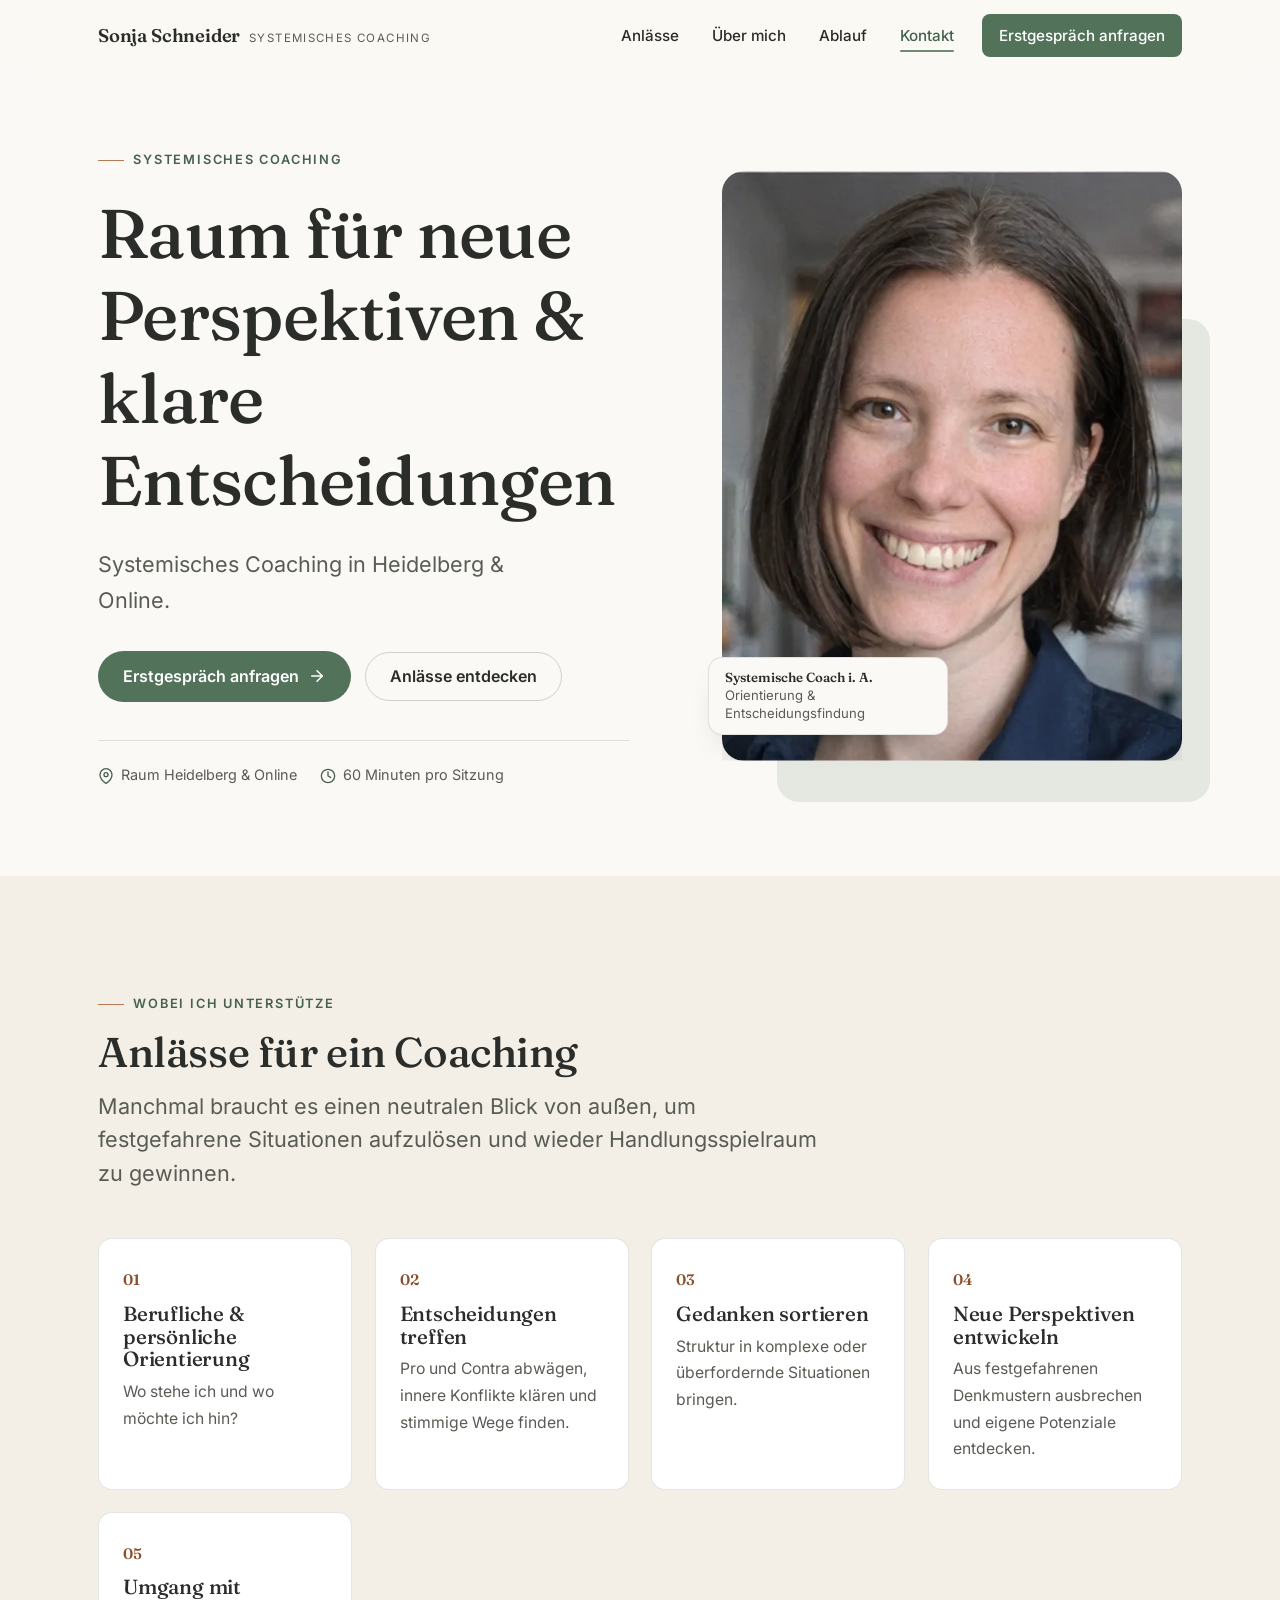
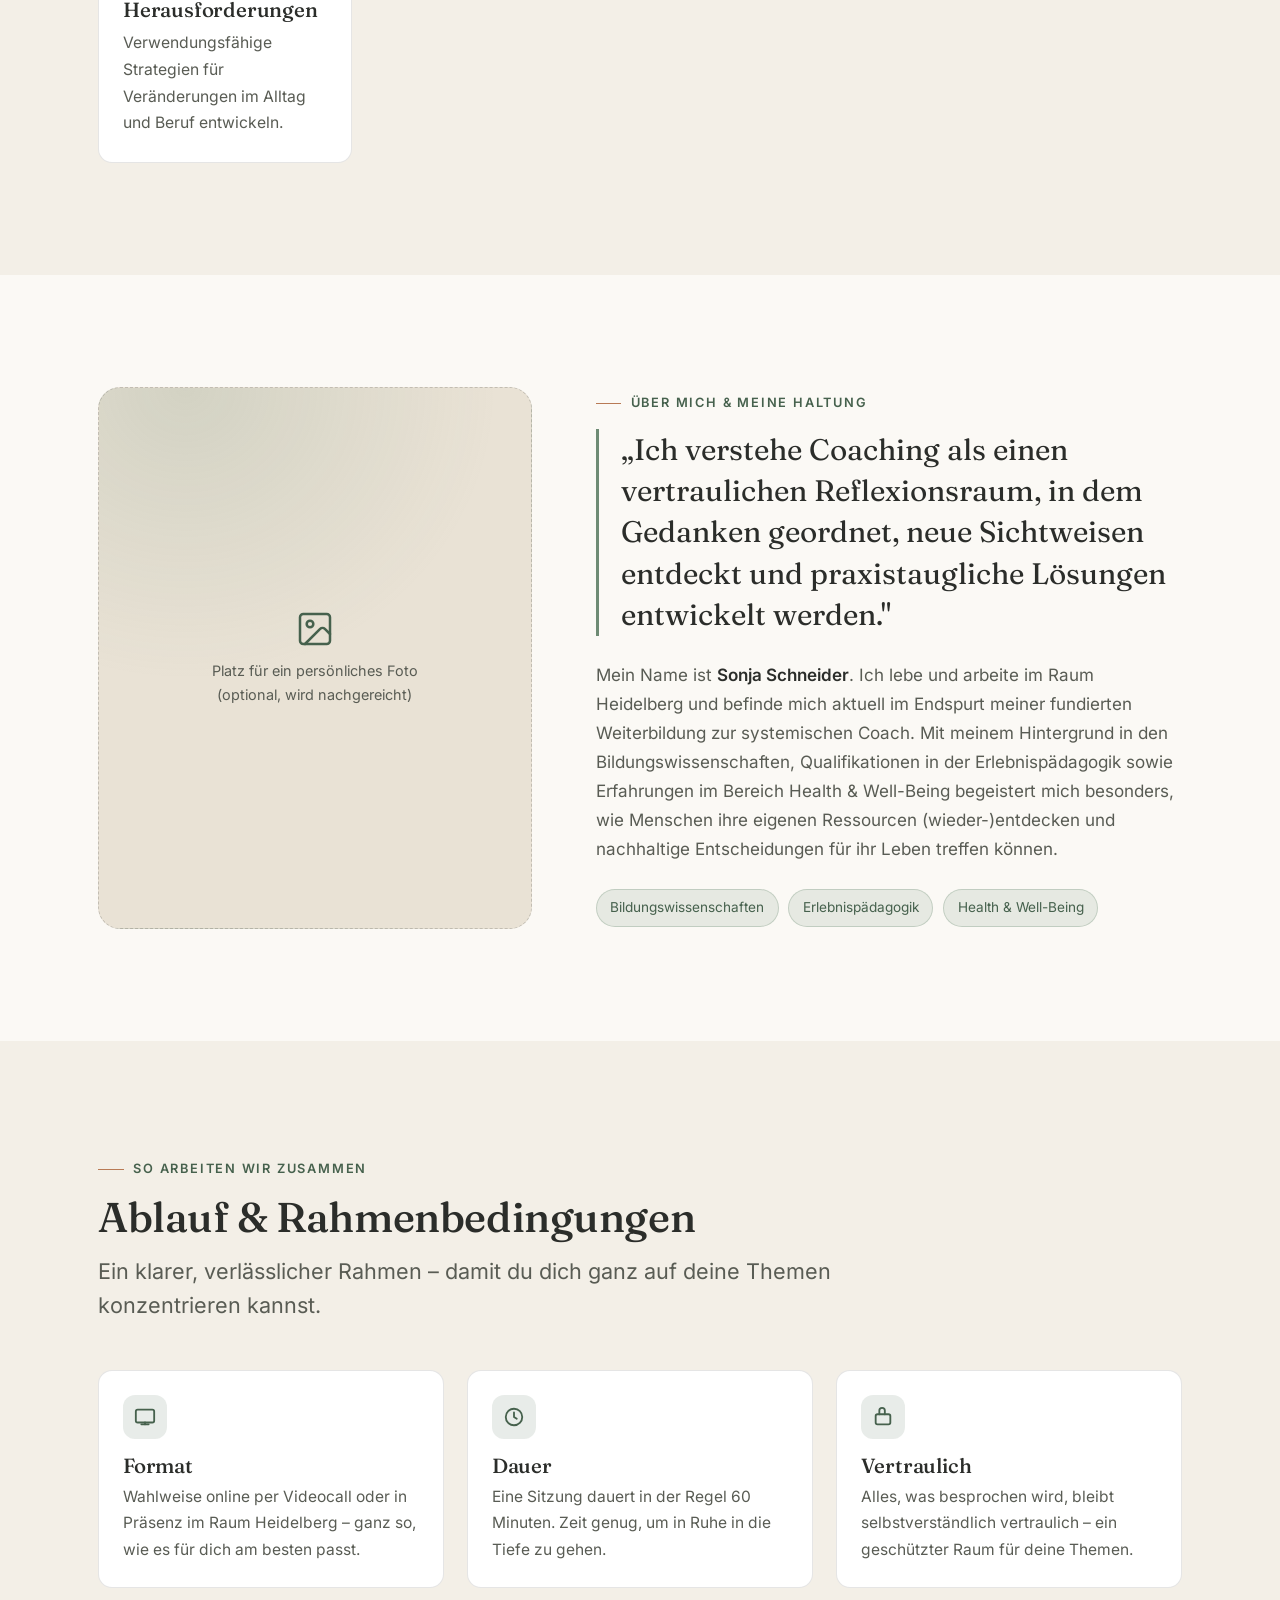
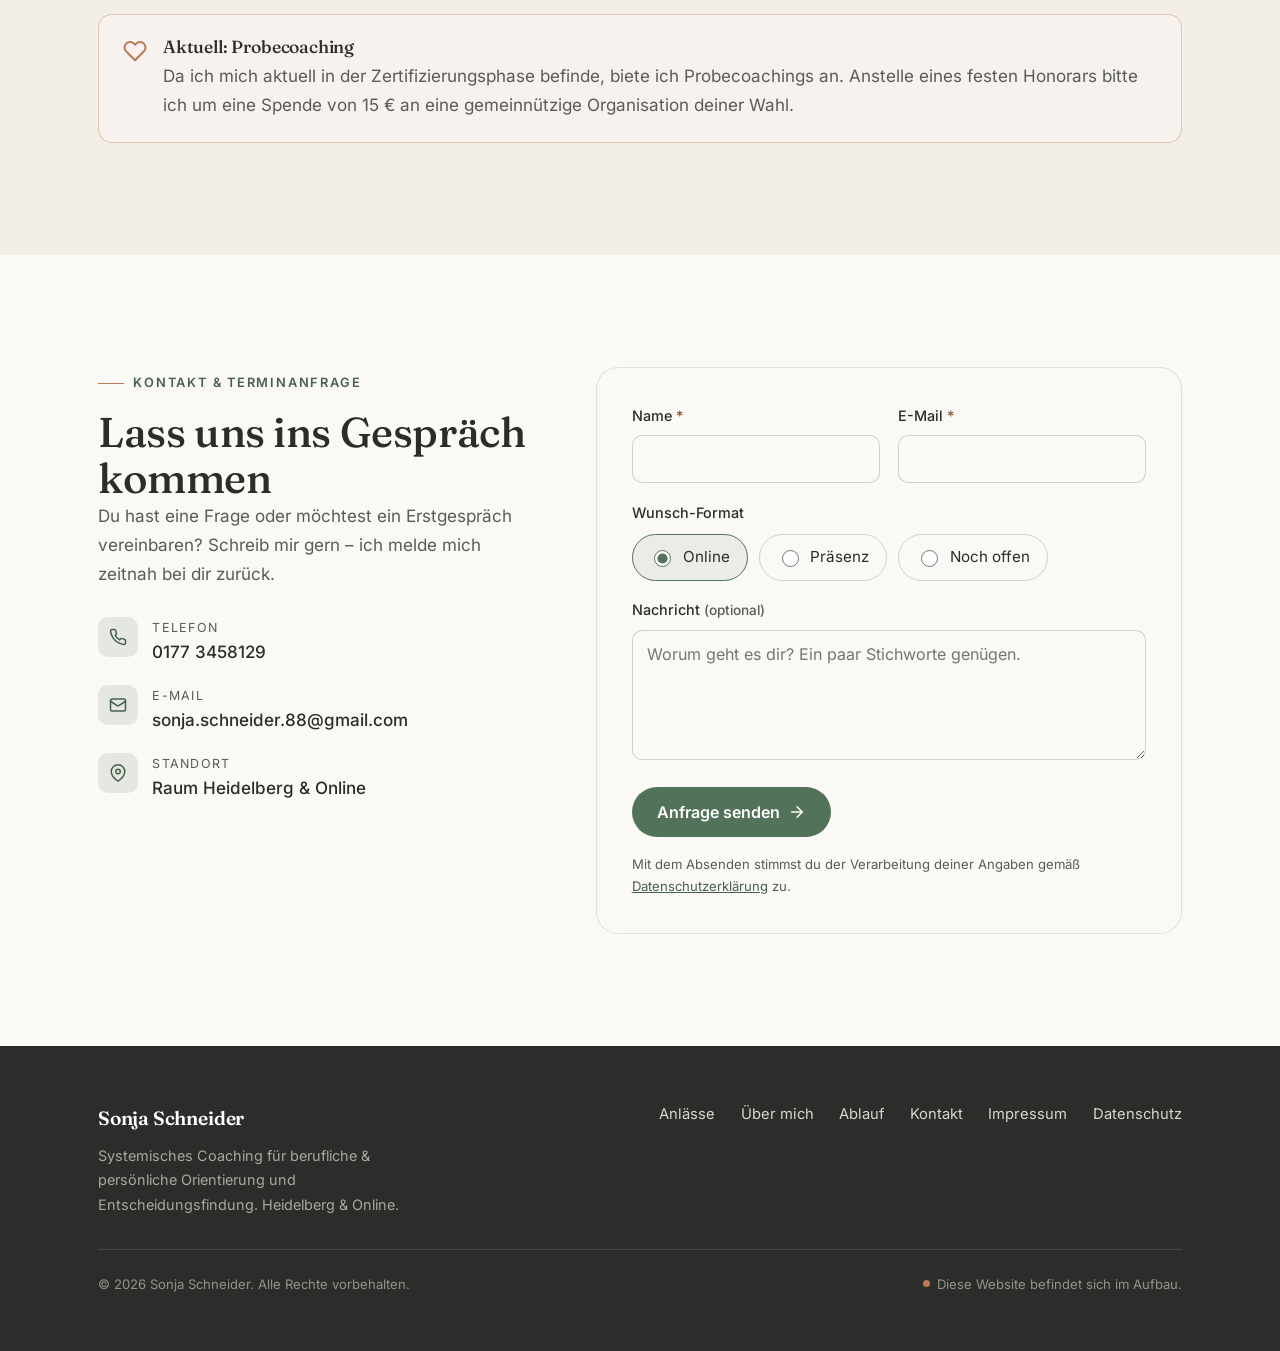
==== commit 44df6ac6: "Intro-Animation, Gmail-Kontakt und Aufbau-Hinweis - Anfangs-Animation nach Vorbild danielstoopendaal" ====
--- a/index.html
+++ b/index.html
@@ -3,6 +3,9 @@
 <head>
   <meta charset="UTF-8">
   <meta name="viewport" content="width=device-width, initial-scale=1.0">
+
+  <!-- Markiert JS-Verfügbarkeit früh, damit die Intro-Animation ohne FOUC startet -->
+  <script>document.documentElement.classList.add('js');</script>
 
   <title>Sonja Schneider – Systemisches Coaching in Heidelberg &amp; Online</title>
   <meta name="description" content="Systemisches Coaching für berufliche &amp; persönliche Orientierung und Entscheidungsfindung – in Heidelberg und online. Raum für neue Perspektiven und klare Entscheidungen.">
@@ -53,6 +56,15 @@
 <body>
   <a class="skip-link" href="#main">Zum Inhalt springen</a>
 
+  <!-- =============== Intro / Loader =============== -->
+  <div class="intro" id="intro" aria-hidden="true">
+    <div class="intro__inner">
+      <span class="intro__line"><span class="intro__name">Sonja Schneider</span></span>
+      <span class="intro__role">Systemisches Coaching</span>
+      <div class="intro__rule"></div>
+    </div>
+  </div>
+
   <!-- =============== Header =============== -->
   <header class="site-header" id="site-header">
     <div class="header-inner">
@@ -81,17 +93,17 @@
     <section class="hero" id="hero" aria-labelledby="hero-title">
       <div class="wrap hero__grid">
         <div class="hero__content">
-          <span class="eyebrow">Systemisches Coaching</span>
-          <h1 id="hero-title">Raum für neue Perspektiven &amp; klare Entscheidungen</h1>
-          <p class="hero__sub">Systemisches Coaching in Heidelberg &amp; Online.</p>
-          <div class="hero__actions">
+          <span class="eyebrow" data-animate style="--i:0">Systemisches Coaching</span>
+          <h1 id="hero-title" data-animate-heading>Raum für neue Perspektiven &amp; klare Entscheidungen</h1>
+          <p class="hero__sub" data-animate style="--i:2">Systemisches Coaching in Heidelberg &amp; Online.</p>
+          <div class="hero__actions" data-animate style="--i:3">
             <a class="btn" href="#kontakt">
               Erstgespräch anfragen
               <svg class="arrow" width="18" height="18" viewBox="0 0 24 24" fill="none" stroke="currentColor" stroke-width="2" stroke-linecap="round" stroke-linejoin="round" aria-hidden="true"><line x1="5" y1="12" x2="19" y2="12"/><polyline points="12 5 19 12 12 19"/></svg>
             </a>
             <a class="btn btn--ghost" href="#anlaesse">Anlässe entdecken</a>
           </div>
-          <div class="hero__meta">
+          <div class="hero__meta" data-animate style="--i:4">
             <span>
               <svg width="16" height="16" viewBox="0 0 24 24" fill="none" stroke="currentColor" stroke-width="2" stroke-linecap="round" stroke-linejoin="round" aria-hidden="true"><path d="M21 10c0 7-9 13-9 13s-9-6-9-13a9 9 0 0 1 18 0z"/><circle cx="12" cy="10" r="3"/></svg>
               Raum Heidelberg &amp; Online
@@ -104,7 +116,7 @@
         </div>
 
         <div class="hero__portrait">
-          <figure>
+          <figure data-animate="portrait">
             <picture>
               <source
                 type="image/webp"
@@ -121,7 +133,7 @@
                 fetchpriority="high">
             </picture>
           </figure>
-          <div class="hero__badge">
+          <div class="hero__badge" data-animate style="--i:6">
             <strong>Systemische Coach i. A.</strong>
             <span>Orientierung &amp; Entscheidungsfindung</span>
           </div>
@@ -256,8 +268,8 @@
               <span class="ci" aria-hidden="true"><svg width="18" height="18" viewBox="0 0 24 24" fill="none" stroke="currentColor" stroke-width="2" stroke-linecap="round" stroke-linejoin="round"><rect x="2" y="4" width="20" height="16" rx="2"/><path d="m22 7-8.97 5.7a1.94 1.94 0 0 1-2.06 0L2 7"/></svg></span>
               <div>
                 <div class="cl">E-Mail</div>
-                <!-- TODO: finale Adresse mit Kundin klären (siehe README) -->
-                <a href="mailto:kontakt@sonja-schneider.coach">kontakt@sonja-schneider.coach</a>
+                <!-- Vorläufig: Gmail-Adresse (spätere Umstellung auf eigene Domain-Adresse möglich) -->
+                <a href="mailto:sonja.schneider.88@gmail.com">sonja.schneider.88@gmail.com</a>
               </div>
             </li>
             <li>
@@ -358,7 +370,7 @@
       </div>
       <div class="footer-bottom">
         <span>&copy; <span id="year">2026</span> Sonja Schneider. Alle Rechte vorbehalten.</span>
-        <span>Systemisches Coaching · Heidelberg &amp; Online</span>
+        <span class="footer-wip">Diese Website befindet sich im Aufbau.</span>
       </div>
     </div>
   </footer>
--- a/css/styles.css
+++ b/css/styles.css
@@ -75,6 +75,10 @@
   --radius: 14px;
   --radius-lg: 22px;
   --header-h: 72px;
+
+  /* Easing (aus der Referenz übernommen: Quintic) */
+  --ease-quint: cubic-bezier(0.22, 1, 0.36, 1);        /* outQuint */
+  --ease-quint-inout: cubic-bezier(0.83, 0, 0.17, 1);  /* inOutQuint */
 
   /* Fließ-Typografie */
   --fs-hero: clamp(2.4rem, 6vw, 4.3rem);
@@ -814,6 +818,18 @@
   font-size: 0.82rem;
   color: #94928a;
 }
+.footer-wip {
+  display: inline-flex;
+  align-items: center;
+  gap: 0.45rem;
+}
+.footer-wip::before {
+  content: "";
+  width: 7px;
+  height: 7px;
+  border-radius: 50%;
+  background: var(--terracotta);
+}
 
 /* =====================================================================
    Rechtstexte (Impressum / Datenschutz)
@@ -857,3 +873,95 @@
 @media (prefers-reduced-motion: reduce) {
   .reveal { opacity: 1; transform: none; }
 }
+
+/* =====================================================================
+   Intro-Animation (Loader-Reveal + gestaffelte Hero-Reveals)
+   Nachempfunden der Referenz danielstoopendaal.nl – eigene, schlanke
+   Umsetzung ohne GSAP/Lenis/Webflow.
+   ===================================================================== */
+
+/* Loader-Overlay: nur bei aktivem JS sichtbar (ohne JS bleibt alles normal) */
+.intro { display: none; }
+.js .intro {
+  display: grid;
+  place-items: center;
+  position: fixed;
+  inset: 0;
+  z-index: 1000;
+  background: var(--paper);
+  transform: translateY(0);
+  transition: transform 1s var(--ease-quint-inout);
+  will-change: transform;
+}
+.intro.is-out { transform: translateY(-101%); }
+
+.intro__inner { text-align: center; padding: 1.5rem; }
+.intro__line { display: block; overflow: hidden; padding-bottom: 0.08em; }
+.intro__name {
+  display: inline-block;
+  font-family: var(--font-head);
+  font-weight: 600;
+  font-size: clamp(1.9rem, 6vw, 3.1rem);
+  letter-spacing: -0.01em;
+  color: var(--ink);
+  transform: translateY(115%);
+  transition: transform 0.85s var(--ease-quint);
+}
+.intro__role {
+  display: block;
+  margin-top: 0.7rem;
+  font-size: 0.78rem;
+  letter-spacing: 0.2em;
+  text-transform: uppercase;
+  color: var(--muted);
+  opacity: 0;
+  transform: translateY(140%);
+  transition: transform 0.7s var(--ease-quint) 0.12s, opacity 0.7s ease 0.12s;
+}
+.intro__rule {
+  width: 0;
+  height: 2px;
+  margin: 1.3rem auto 0;
+  background: var(--sage);
+  transition: width 0.9s var(--ease-quint) 0.2s;
+}
+.intro.is-in .intro__name { transform: translateY(0); }
+.intro.is-in .intro__role { transform: translateY(0); opacity: 1; }
+.intro.is-in .intro__rule { width: 64px; }
+
+/* Ausgangszustand der Hero-Elemente (nur mit JS) */
+.js [data-animate] {
+  opacity: 0;
+  transform: translateY(24px);
+  transition: opacity 0.8s var(--ease-quint), transform 0.8s var(--ease-quint);
+  transition-delay: calc(var(--i, 0) * 85ms);
+}
+.js [data-animate="portrait"] {
+  transform: scale(1.06);
+  clip-path: inset(100% 0 0 0);
+  transition: opacity 1s var(--ease-quint), transform 1.2s var(--ease-quint),
+    clip-path 1.1s var(--ease-quint);
+  transition-delay: 0.15s;
+}
+html.reveal-hero [data-animate] { opacity: 1; transform: none; }
+html.reveal-hero [data-animate="portrait"] { opacity: 1; transform: none; clip-path: inset(0 0 0 0); }
+
+/* Headline: wortweiser Masken-Reveal (Wörter werden per JS umschlossen) */
+.hero h1 .w-mask { display: inline-block; overflow: hidden; vertical-align: top; padding-bottom: 0.08em; }
+.js .hero h1 .w-inner {
+  display: inline-block;
+  transform: translateY(115%);
+  transition: transform 0.9s var(--ease-quint);
+  transition-delay: calc(var(--wi, 0) * 55ms + 0.15s);
+}
+html.reveal-hero .hero h1 .w-inner { transform: translateY(0); }
+
+@media (prefers-reduced-motion: reduce) {
+  .js .intro { display: none; }
+  .js [data-animate],
+  .js .hero h1 .w-inner {
+    opacity: 1 !important;
+    transform: none !important;
+    clip-path: none !important;
+  }
+}
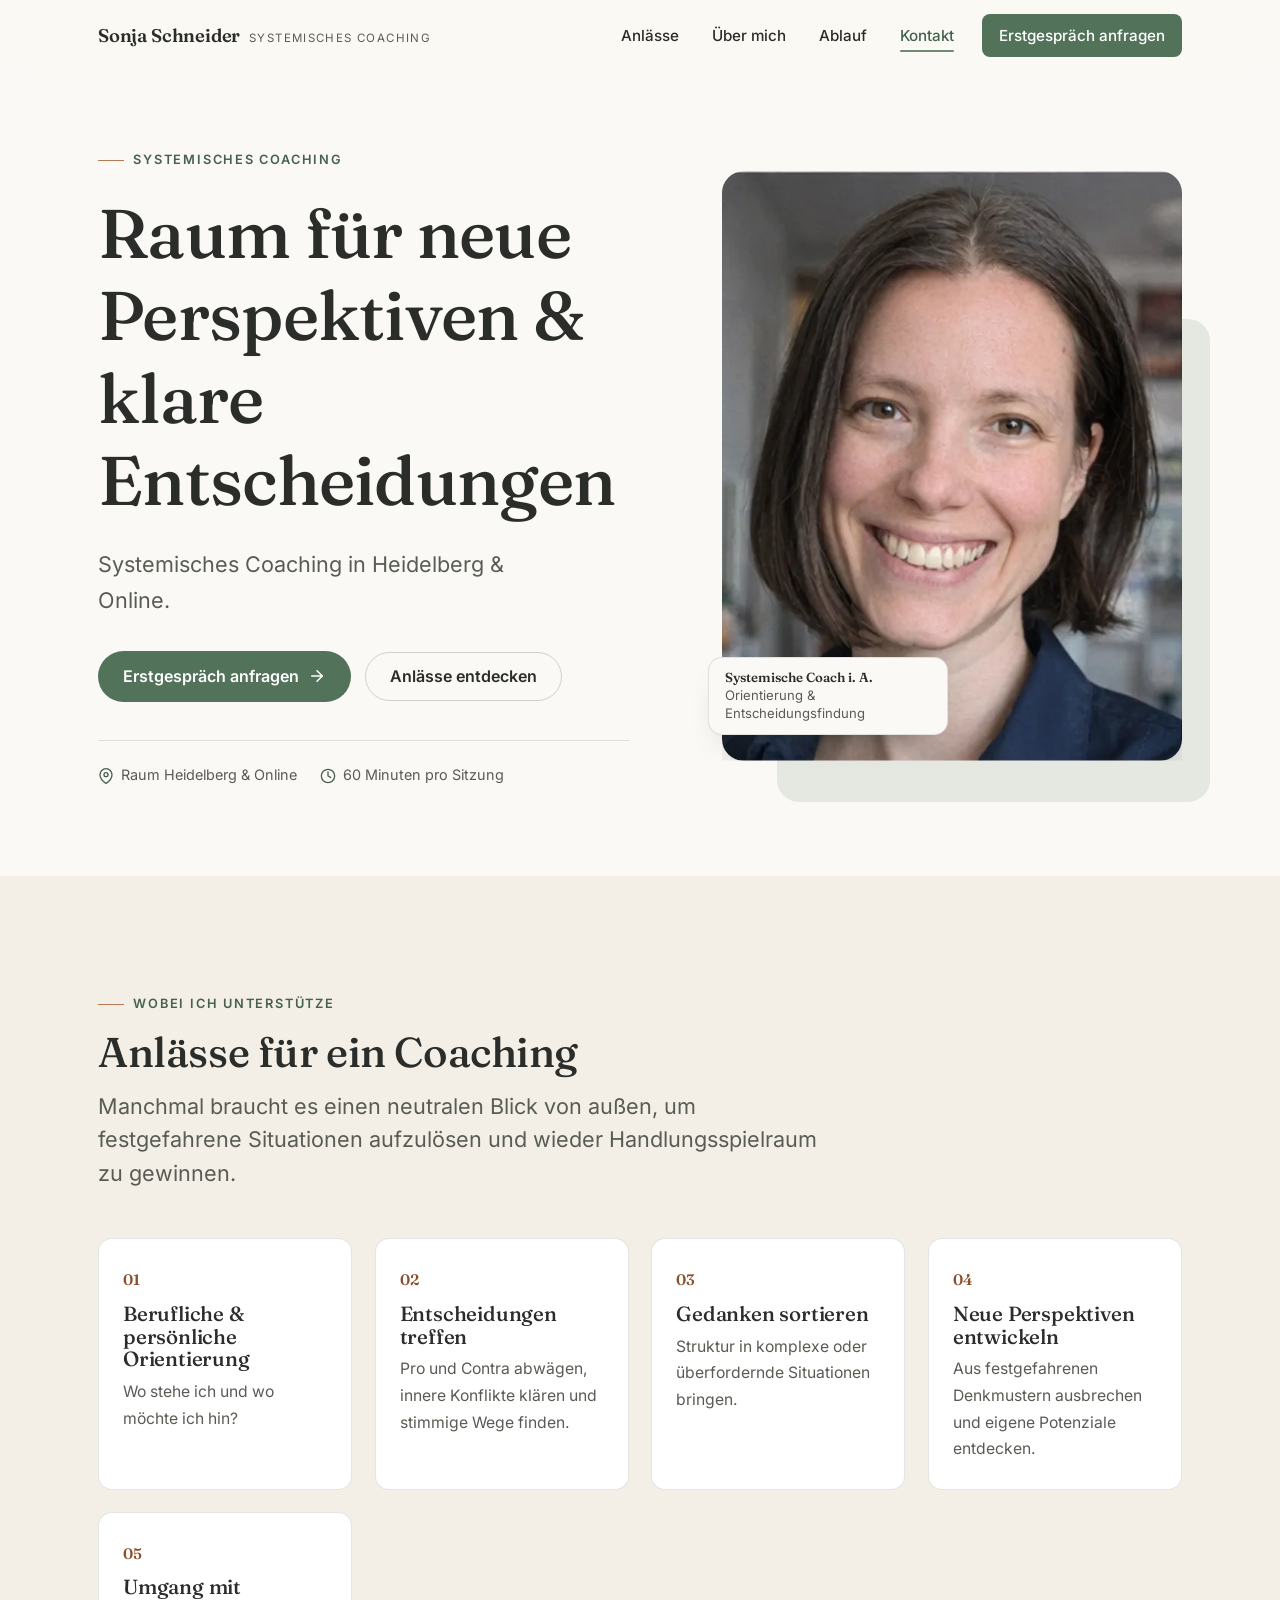
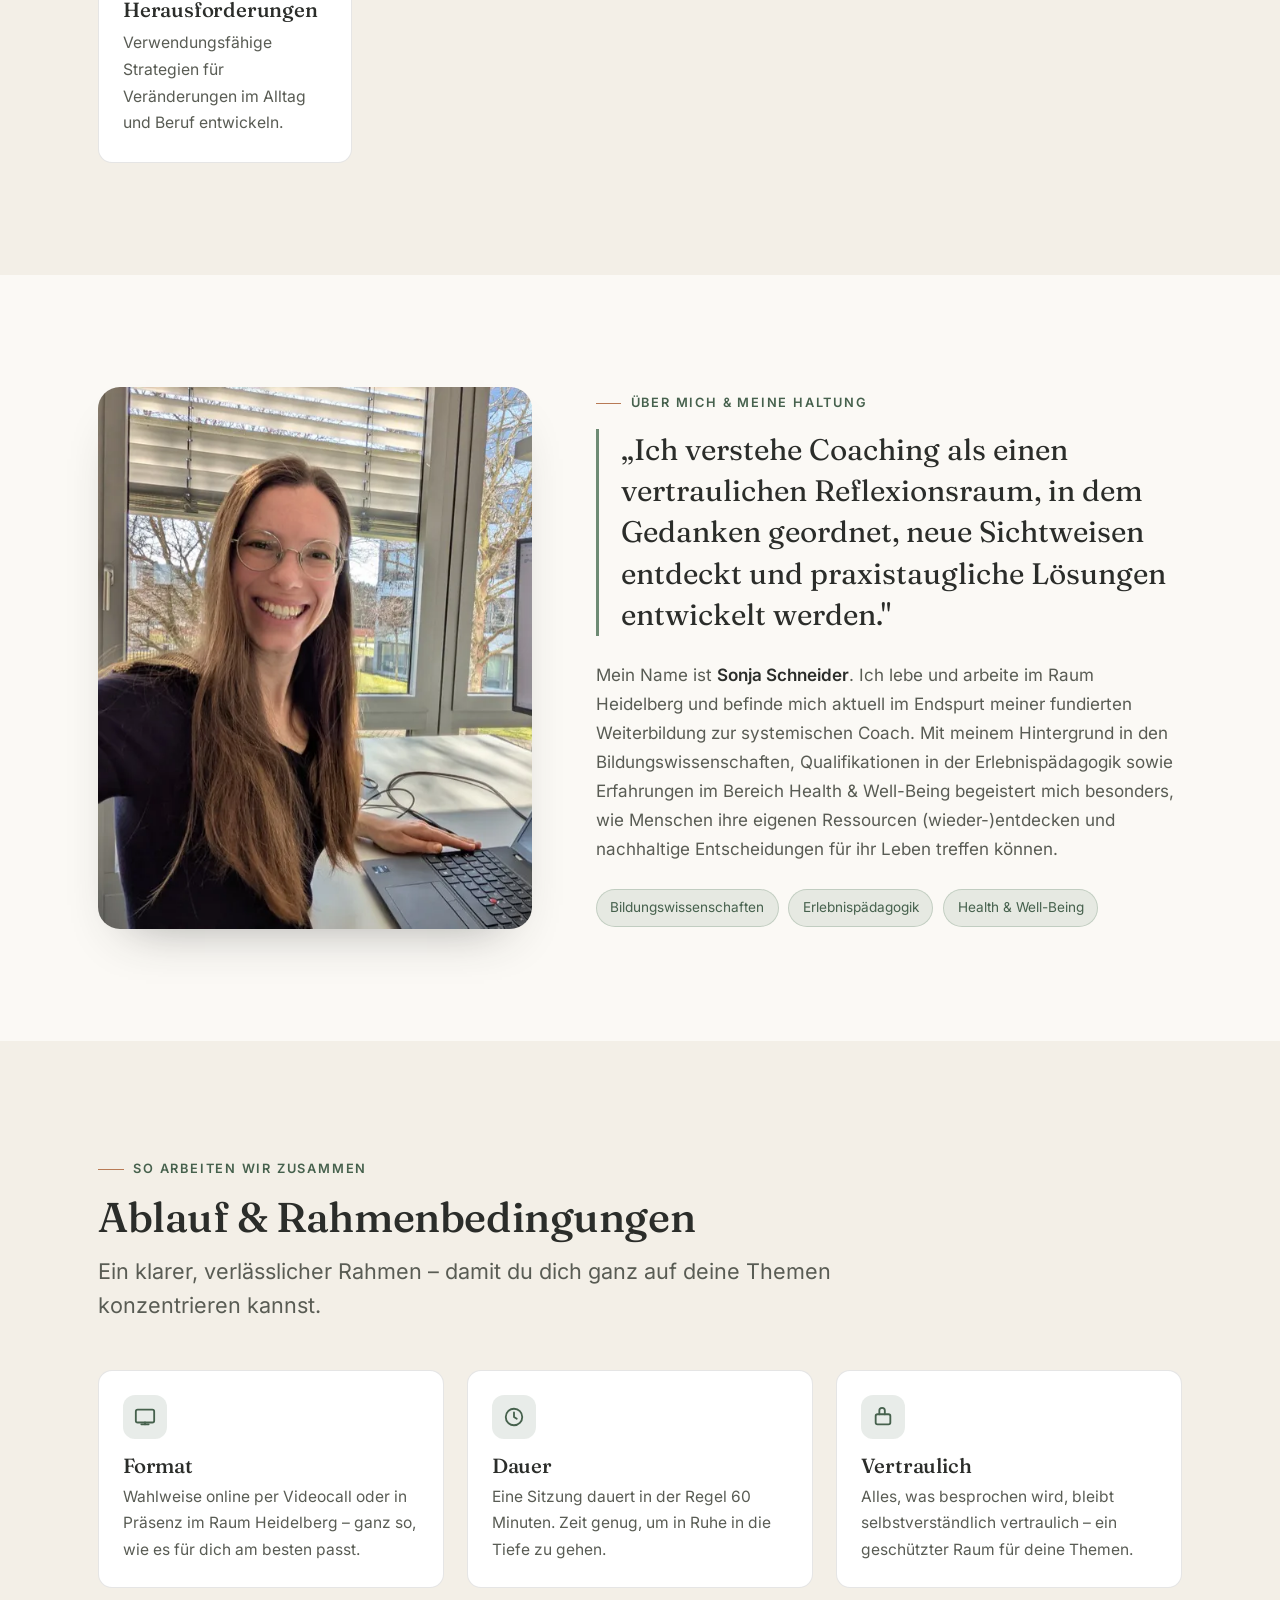
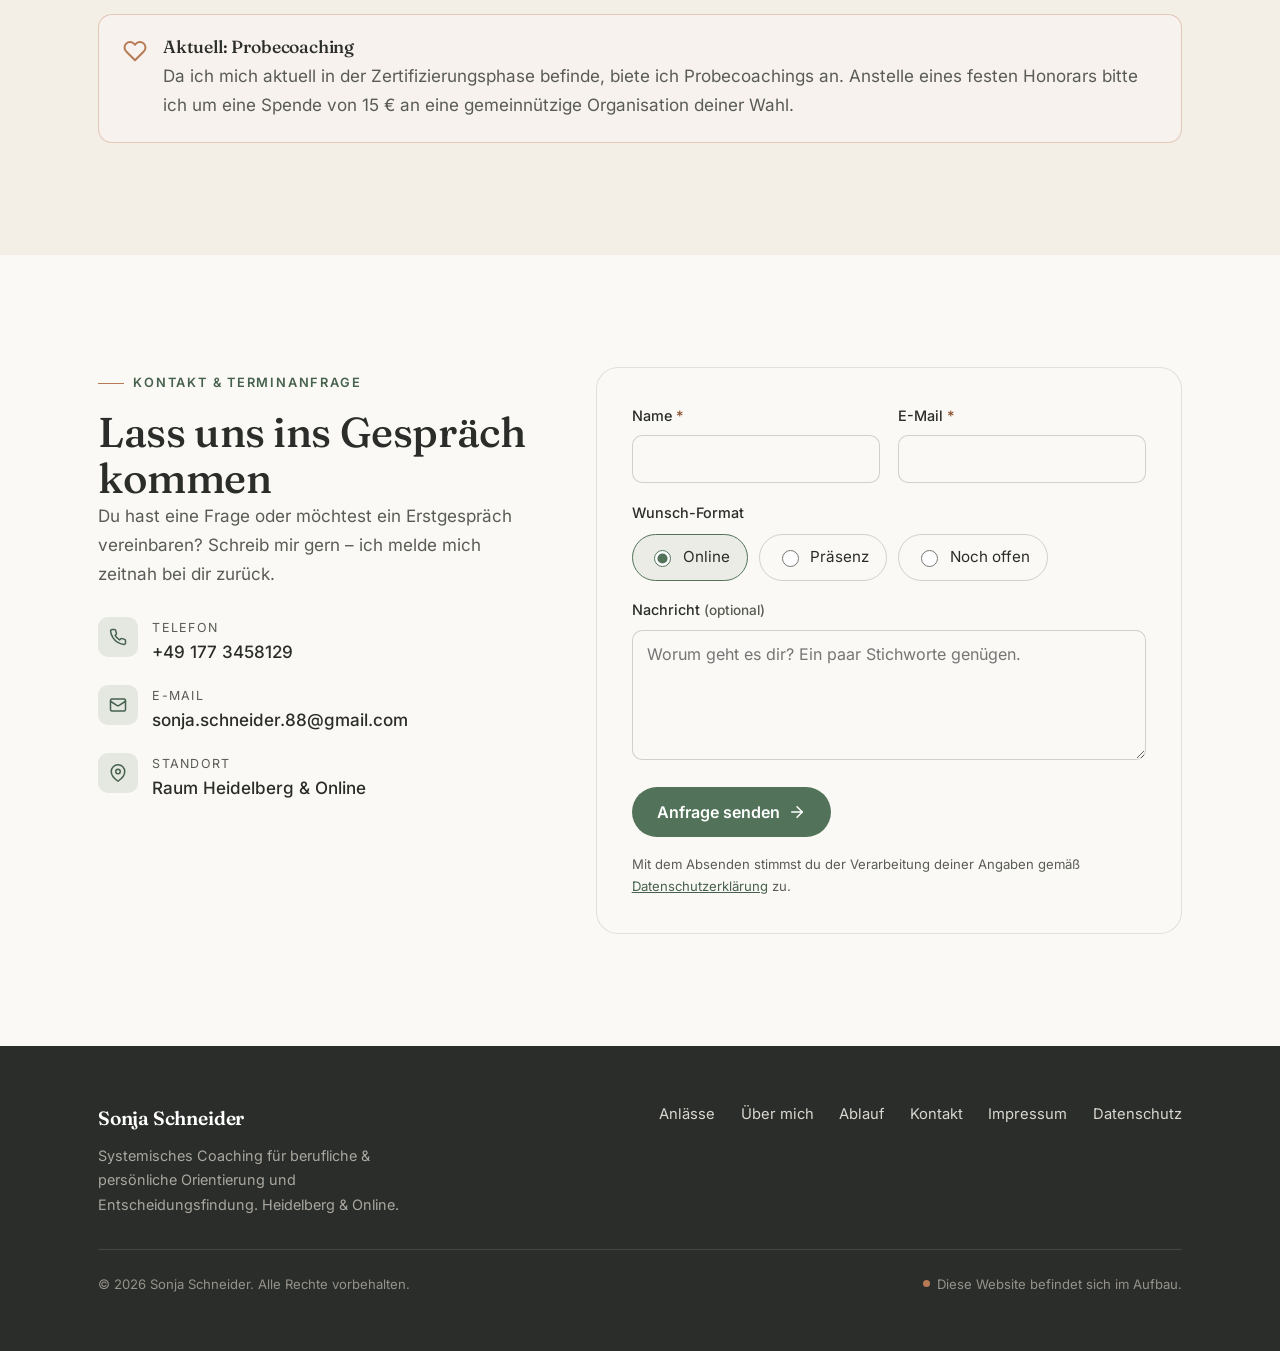
==== commit ca2d150c: "Telefon +49, Über-mich-Foto und Impressum-Anschrift - Telefonnummer überall als +49 177 3458129 darg" ====
--- a/index.html
+++ b/index.html
@@ -184,11 +184,23 @@
     <section class="section" id="ueber-mich" aria-labelledby="ueber-title">
       <div class="wrap about">
         <div class="about__media reveal">
-          <!-- Platzhalter für optionales zweites, persönlicheres Foto -->
-          <div class="about__placeholder" role="img" aria-label="Platz für ein persönliches Foto von Sonja Schneider">
-            <svg width="40" height="40" viewBox="0 0 24 24" fill="none" stroke="currentColor" stroke-width="1.5" stroke-linecap="round" stroke-linejoin="round" aria-hidden="true"><rect x="3" y="3" width="18" height="18" rx="2"/><circle cx="9" cy="9" r="2"/><path d="m21 15-3.086-3.086a2 2 0 0 0-2.828 0L6 21"/></svg>
-            Platz für ein persönliches Foto<br>(optional, wird nachgereicht)
-          </div>
+          <picture>
+            <source
+              type="image/webp"
+              srcset="assets/img/about-sonja-500.webp 500w, assets/img/about-sonja.webp 900w"
+              sizes="(max-width: 820px) 360px, 40vw">
+            <source
+              type="image/jpeg"
+              srcset="assets/img/about-sonja-500.jpg 500w, assets/img/about-sonja.jpg 900w"
+              sizes="(max-width: 820px) 360px, 40vw">
+            <img
+              class="about__photo"
+              src="assets/img/about-sonja.jpg"
+              width="900" height="676"
+              loading="lazy" decoding="async"
+              style="object-position: 40% 28%;"
+              alt="Sonja Schneider an ihrem Arbeitsplatz in Heidelberg, lächelnd">
+          </picture>
         </div>
         <div class="about__text reveal">
           <span class="eyebrow">Über mich &amp; meine Haltung</span>
@@ -261,7 +273,7 @@
               <span class="ci" aria-hidden="true"><svg width="18" height="18" viewBox="0 0 24 24" fill="none" stroke="currentColor" stroke-width="2" stroke-linecap="round" stroke-linejoin="round"><path d="M22 16.92v3a2 2 0 0 1-2.18 2 19.79 19.79 0 0 1-8.63-3.07 19.5 19.5 0 0 1-6-6 19.79 19.79 0 0 1-3.07-8.67A2 2 0 0 1 4.11 2h3a2 2 0 0 1 2 1.72c.13.96.36 1.9.7 2.81a2 2 0 0 1-.45 2.11L8.09 9.91a16 16 0 0 0 6 6l1.27-1.27a2 2 0 0 1 2.11-.45c.9.34 1.85.57 2.81.7A2 2 0 0 1 22 16.92z"/></svg></span>
               <div>
                 <div class="cl">Telefon</div>
-                <a href="tel:+491773458129">0177 3458129</a>
+                <a href="tel:+491773458129">+49 177 3458129</a>
               </div>
             </li>
             <li>
--- a/css/styles.css
+++ b/css/styles.css
@@ -528,23 +528,6 @@
   object-fit: cover;
   box-shadow: 0 24px 50px -30px rgba(43,45,42,0.45);
 }
-.about__placeholder {
-  border-radius: var(--radius-lg);
-  aspect-ratio: 4 / 5;
-  width: 100%;
-  background:
-    radial-gradient(120% 90% at 20% 0%, rgba(110,139,116,0.18), transparent 60%),
-    var(--sand-deep);
-  border: 1px dashed var(--line-strong);
-  display: grid;
-  place-content: center;
-  text-align: center;
-  padding: 2rem;
-  color: var(--muted);
-  font-size: 0.9rem;
-}
-.about__placeholder svg { margin: 0 auto 0.6rem; color: var(--sage-text); }
-
 .about__quote {
   font-family: var(--font-head);
   font-size: clamp(1.35rem, 2.5vw, 1.85rem);
@@ -867,11 +850,24 @@
   white-space: nowrap; border: 0;
 }
 
-/* Scroll-Reveal */
-.reveal { opacity: 0; transform: translateY(18px); transition: opacity 0.7s ease, transform 0.7s ease; }
-.reveal.is-in { opacity: 1; transform: none; }
+/* Scroll-Reveal (fade in + leichtes Aufsteigen beim Scrollen) */
+.js .reveal {
+  opacity: 0;
+  transform: translateY(22px);
+  transition: opacity 0.7s var(--ease-quint), transform 0.7s var(--ease-quint);
+}
+.js .reveal.is-in { opacity: 1; transform: none; }
+
+/* Sanfte Staffelung innerhalb von Gruppen (Kacheln / Fakten) */
+.js .tiles .reveal:nth-child(2) { transition-delay: 0.07s; }
+.js .tiles .reveal:nth-child(3) { transition-delay: 0.14s; }
+.js .tiles .reveal:nth-child(4) { transition-delay: 0.21s; }
+.js .tiles .reveal:nth-child(5) { transition-delay: 0.28s; }
+.js .facts .reveal:nth-child(2) { transition-delay: 0.09s; }
+.js .facts .reveal:nth-child(3) { transition-delay: 0.18s; }
+
 @media (prefers-reduced-motion: reduce) {
-  .reveal { opacity: 1; transform: none; }
+  .js .reveal { opacity: 1 !important; transform: none !important; }
 }
 
 /* =====================================================================
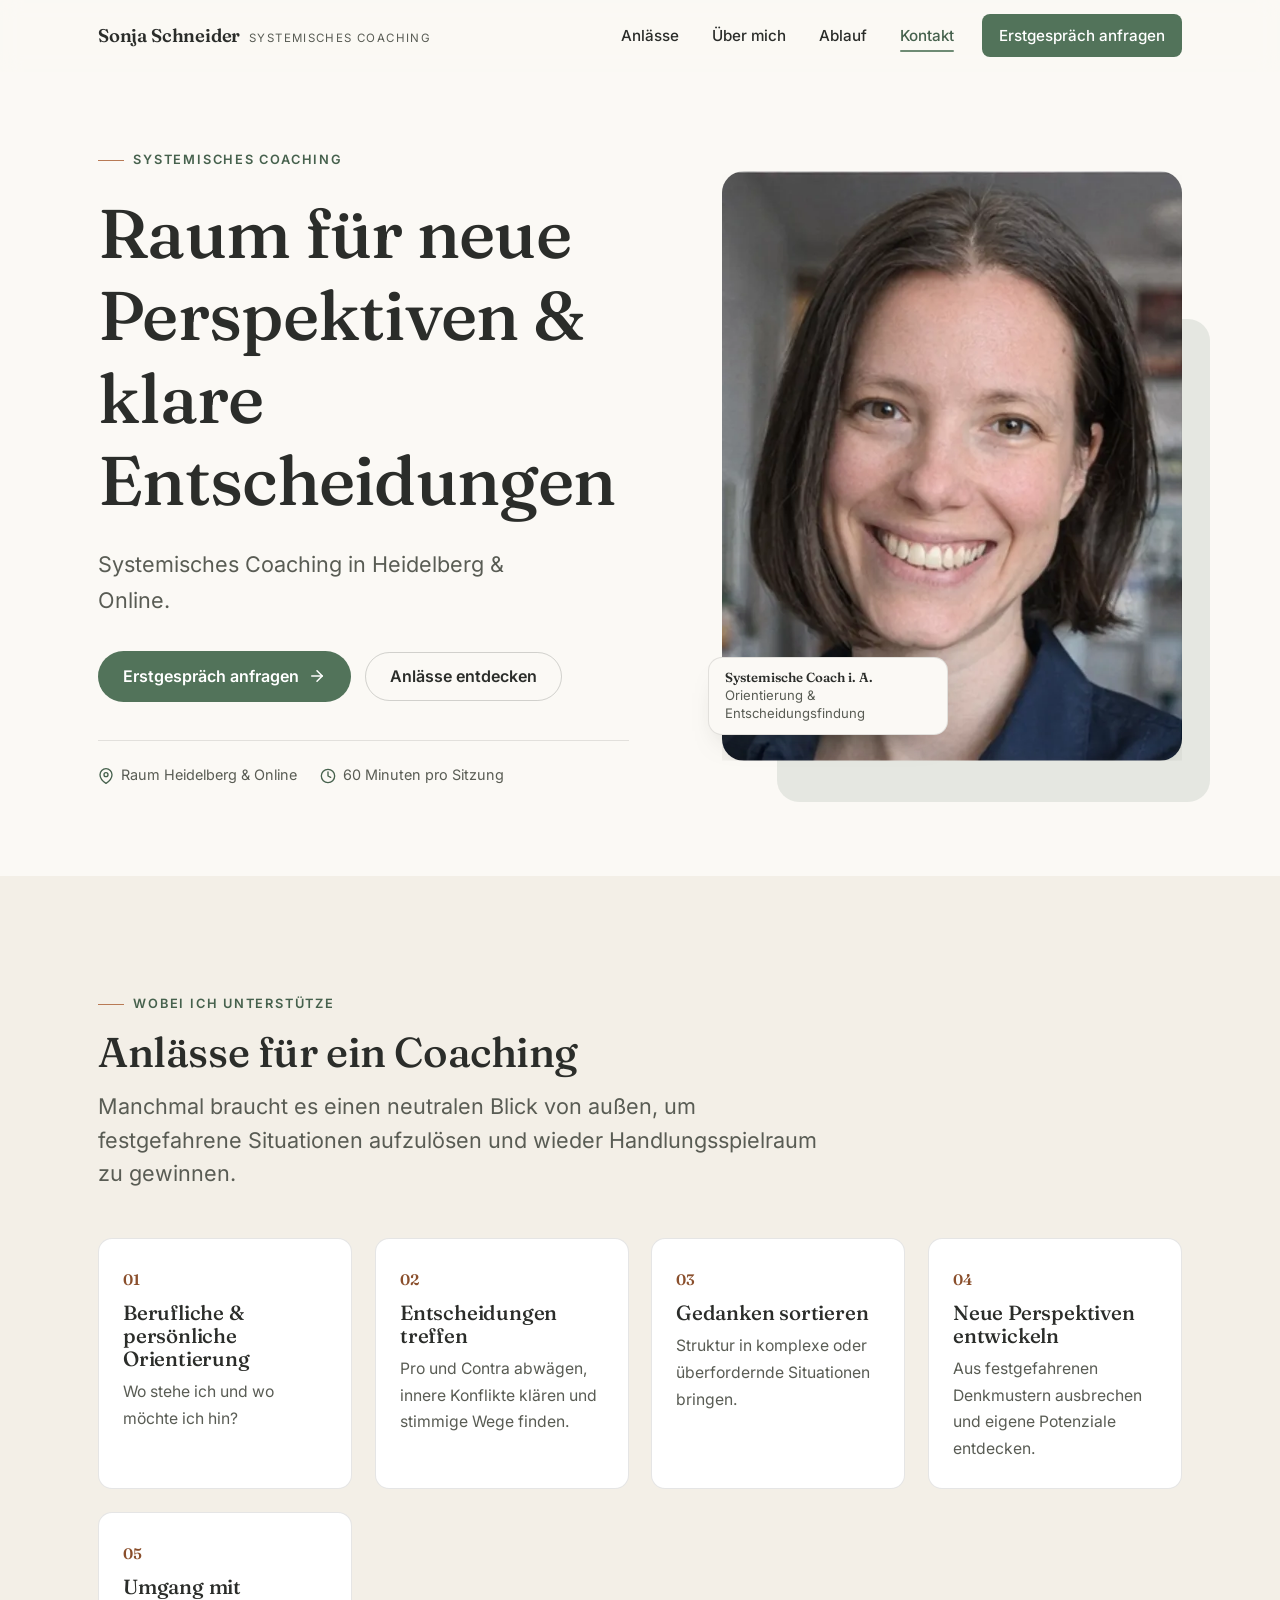
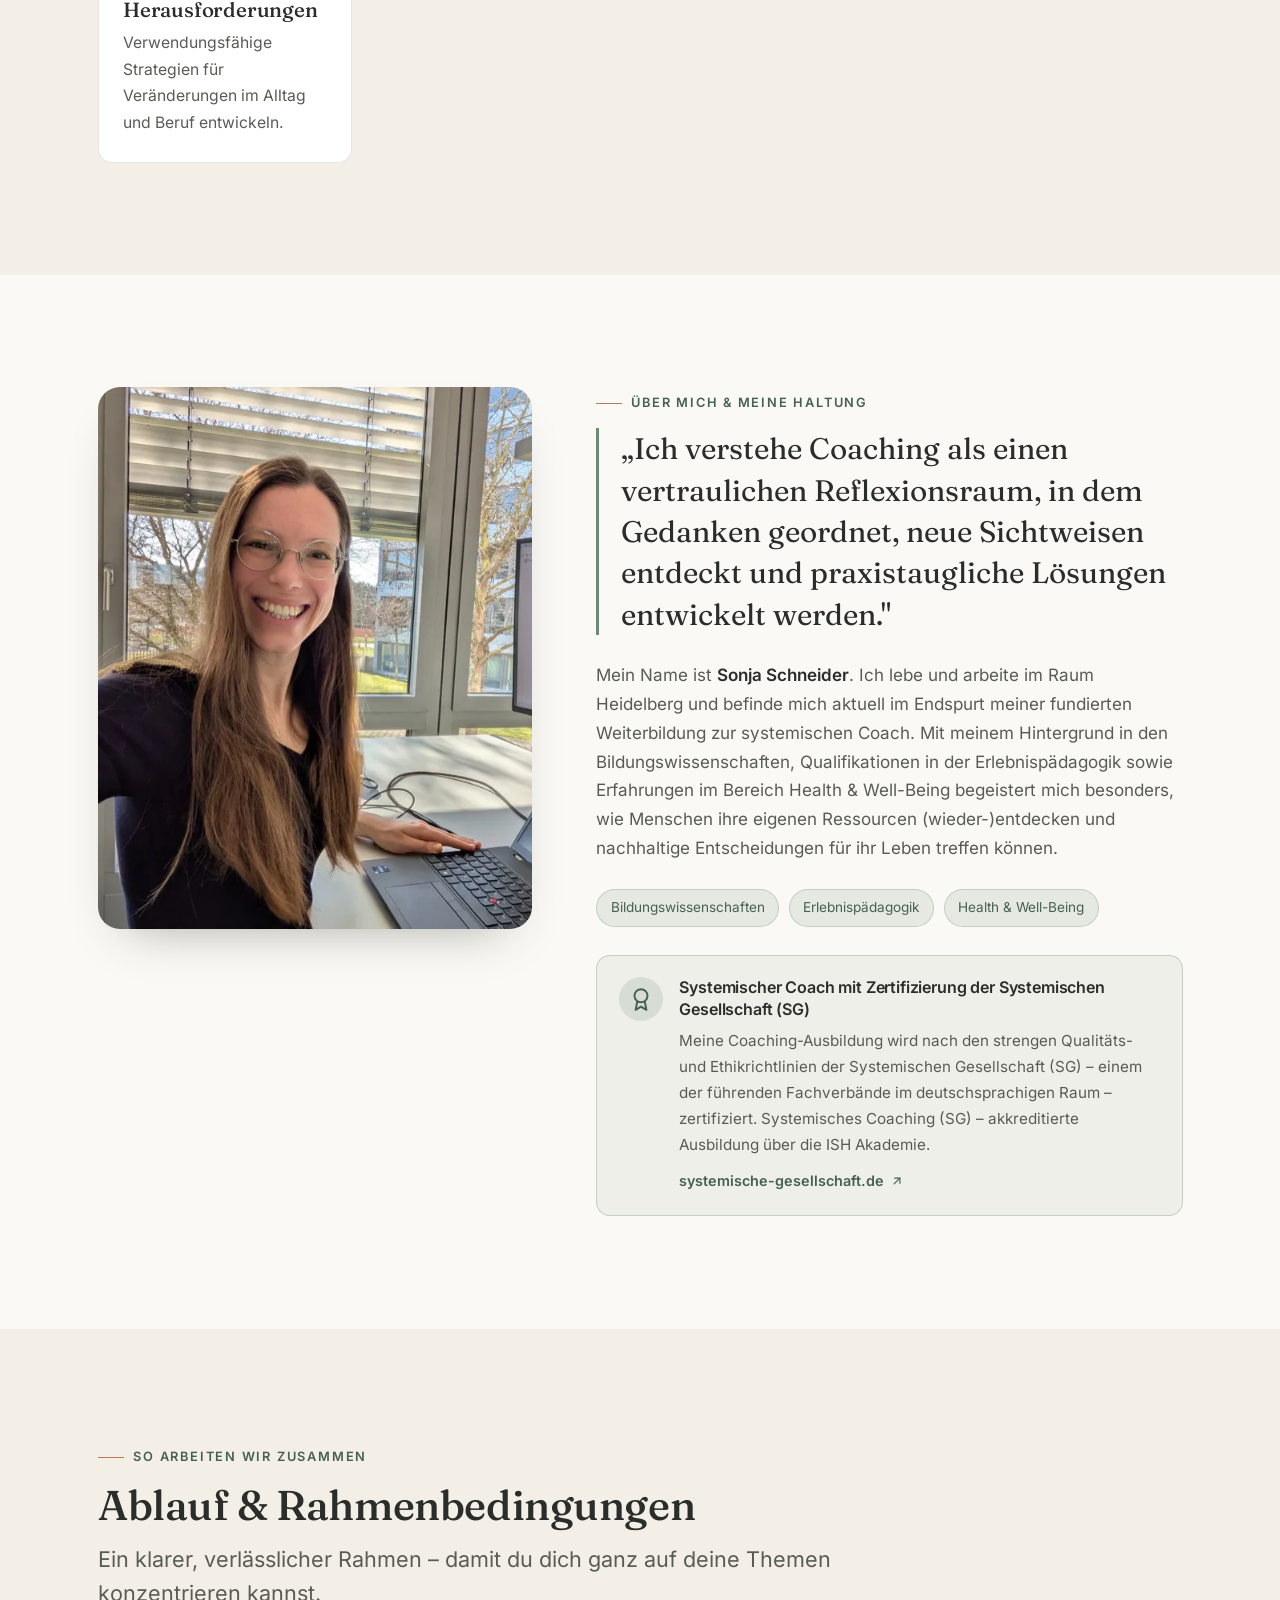
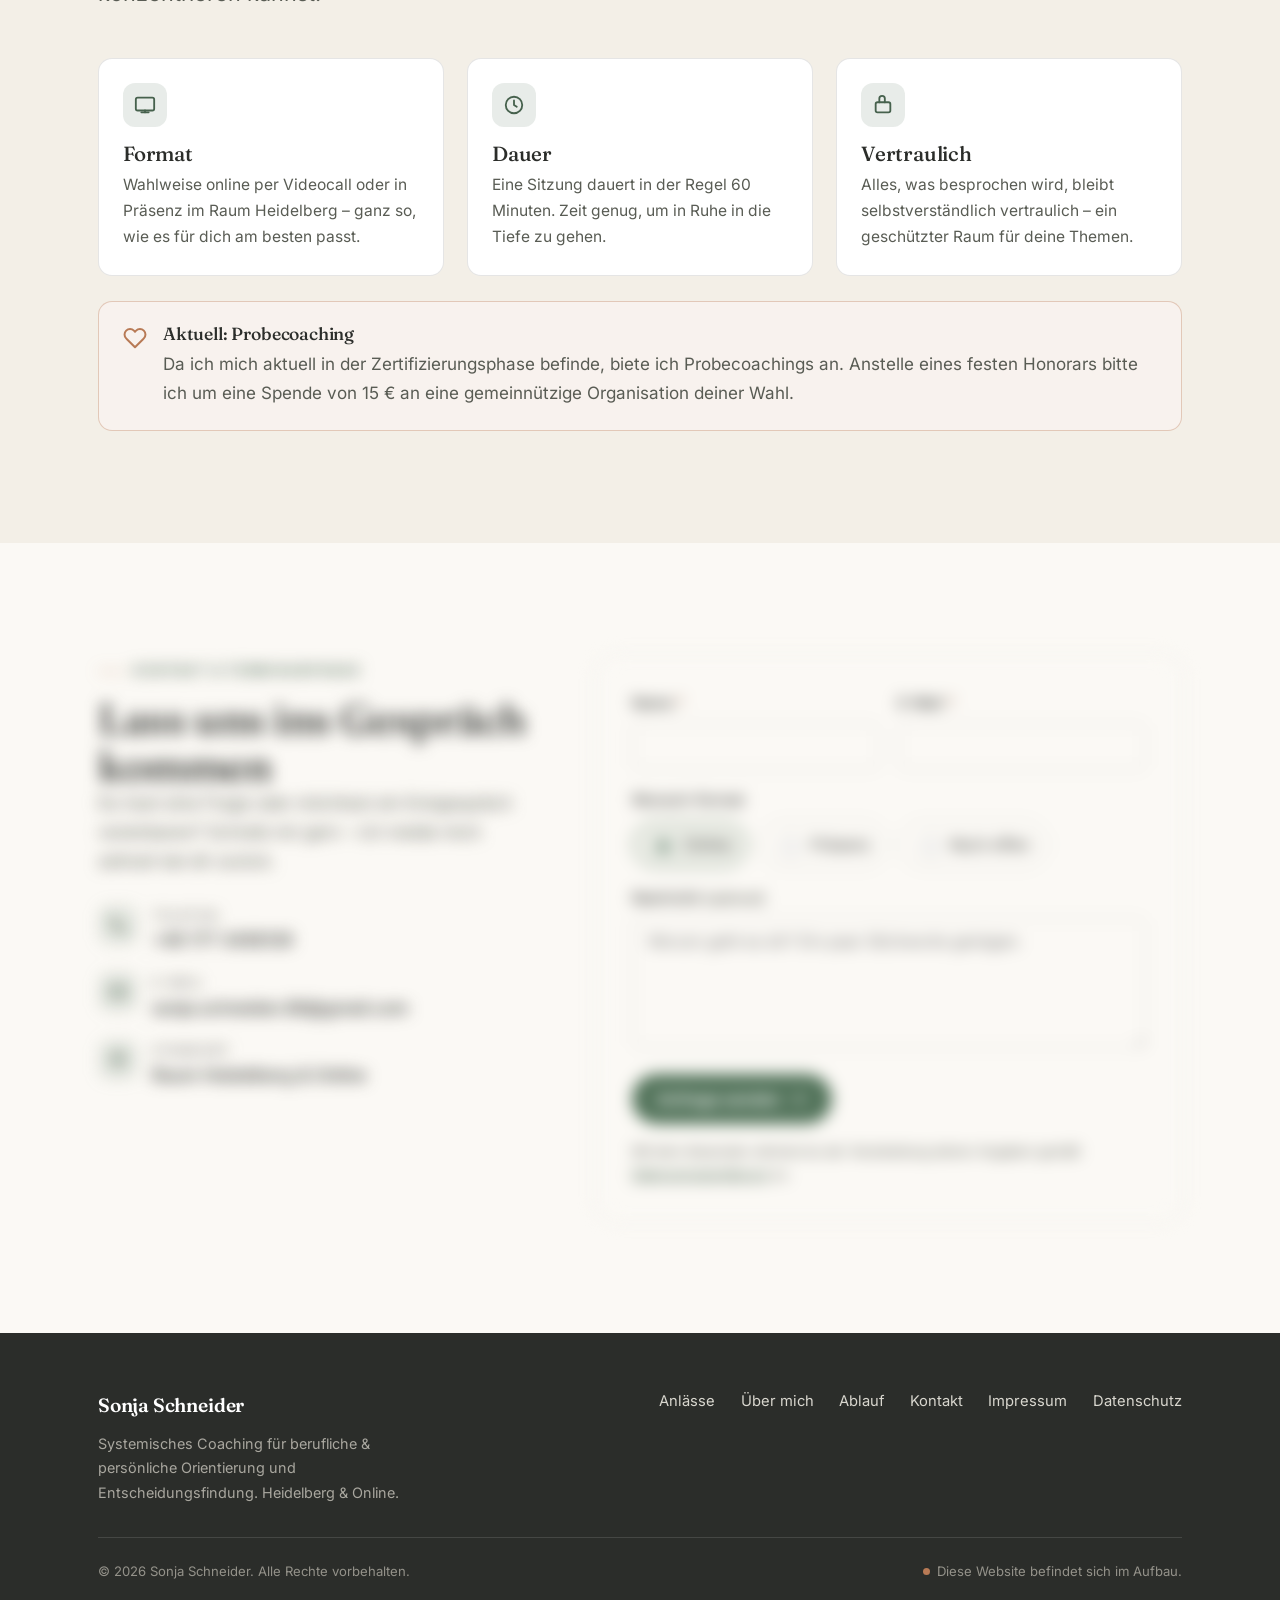
==== commit 9bf7209a: "Scroll-Reveal mit Fokus-Blur (Variante B) und SG-Zertifizierungshinweis - Scroll-Fade-ins um leichte" ====
--- a/index.html
+++ b/index.html
@@ -213,6 +213,20 @@
             <li>Erlebnispädagogik</li>
             <li>Health &amp; Well-Being</li>
           </ul>
+
+          <div class="cert">
+            <div class="cert__seal" aria-hidden="true">
+              <svg width="26" height="26" viewBox="0 0 24 24" fill="none" stroke="currentColor" stroke-width="1.8" stroke-linecap="round" stroke-linejoin="round"><path d="M12 15a6 6 0 1 0 0-12 6 6 0 0 0 0 12z"/><path d="M8.5 14.5 7 22l5-3 5 3-1.5-7.5"/></svg>
+            </div>
+            <div class="cert__body">
+              <h3>Systemischer Coach mit Zertifizierung der Systemischen Gesellschaft (SG)</h3>
+              <p>Meine Coaching-Ausbildung wird nach den strengen Qualitäts- und Ethikrichtlinien der Systemischen Gesellschaft (SG) – einem der führenden Fachverbände im deutschsprachigen Raum – zertifiziert. Systemisches Coaching (SG) – akkreditierte Ausbildung über die ISH Akademie.</p>
+              <a class="cert__link" href="https://systemische-gesellschaft.de" target="_blank" rel="noopener noreferrer">
+                systemische-gesellschaft.de
+                <svg width="14" height="14" viewBox="0 0 24 24" fill="none" stroke="currentColor" stroke-width="2" stroke-linecap="round" stroke-linejoin="round" aria-hidden="true"><path d="M7 17 17 7"/><path d="M8 7h9v9"/></svg>
+              </a>
+            </div>
+          </div>
         </div>
       </div>
     </section>
--- a/css/styles.css
+++ b/css/styles.css
@@ -557,6 +557,50 @@
   border-radius: 999px;
 }
 
+/* Zertifizierungs-Hinweis */
+.cert {
+  display: flex;
+  gap: 1rem;
+  align-items: flex-start;
+  margin-top: 1.8rem;
+  padding: 1.3rem 1.4rem;
+  background: color-mix(in srgb, var(--sage) 9%, var(--paper));
+  border: 1px solid color-mix(in srgb, var(--sage) 32%, transparent);
+  border-radius: var(--radius);
+}
+.cert__seal {
+  flex: none;
+  width: 44px;
+  height: 44px;
+  display: grid;
+  place-content: center;
+  border-radius: 50%;
+  background: color-mix(in srgb, var(--sage) 18%, transparent);
+  color: var(--sage-text);
+}
+.cert__body h3 {
+  font-family: var(--font-body);
+  font-size: 1rem;
+  font-weight: 600;
+  line-height: 1.35;
+  color: var(--ink);
+  margin-bottom: 0.5rem;
+}
+.cert__body p { margin: 0; color: var(--muted); font-size: 0.95rem; }
+.cert__link {
+  display: inline-flex;
+  align-items: center;
+  gap: 0.35rem;
+  margin-top: 0.7rem;
+  font-weight: 600;
+  font-size: 0.9rem;
+  color: var(--sage-text);
+  text-decoration: none;
+}
+.cert__link:hover { text-decoration: underline; }
+.cert__link svg { transition: transform 0.18s ease; }
+.cert__link:hover svg { transform: translate(2px, -2px); }
+
 @media (max-width: 820px) {
   .about { grid-template-columns: 1fr; }
   .about__media { max-width: 360px; }
@@ -850,13 +894,16 @@
   white-space: nowrap; border: 0;
 }
 
-/* Scroll-Reveal (fade in + leichtes Aufsteigen beim Scrollen) */
+/* Scroll-Reveal (Fade + leichtes Aufsteigen + Fokus/Blur beim Scrollen) */
 .js .reveal {
   opacity: 0;
   transform: translateY(22px);
-  transition: opacity 0.7s var(--ease-quint), transform 0.7s var(--ease-quint);
-}
-.js .reveal.is-in { opacity: 1; transform: none; }
+  filter: blur(8px);
+  transition: opacity 0.7s var(--ease-quint), transform 0.7s var(--ease-quint),
+    filter 0.7s var(--ease-quint);
+  will-change: opacity, transform, filter;
+}
+.js .reveal.is-in { opacity: 1; transform: none; filter: blur(0); }
 
 /* Sanfte Staffelung innerhalb von Gruppen (Kacheln / Fakten) */
 .js .tiles .reveal:nth-child(2) { transition-delay: 0.07s; }
@@ -867,7 +914,7 @@
 .js .facts .reveal:nth-child(3) { transition-delay: 0.18s; }
 
 @media (prefers-reduced-motion: reduce) {
-  .js .reveal { opacity: 1 !important; transform: none !important; }
+  .js .reveal { opacity: 1 !important; transform: none !important; filter: none !important; }
 }
 
 /* =====================================================================
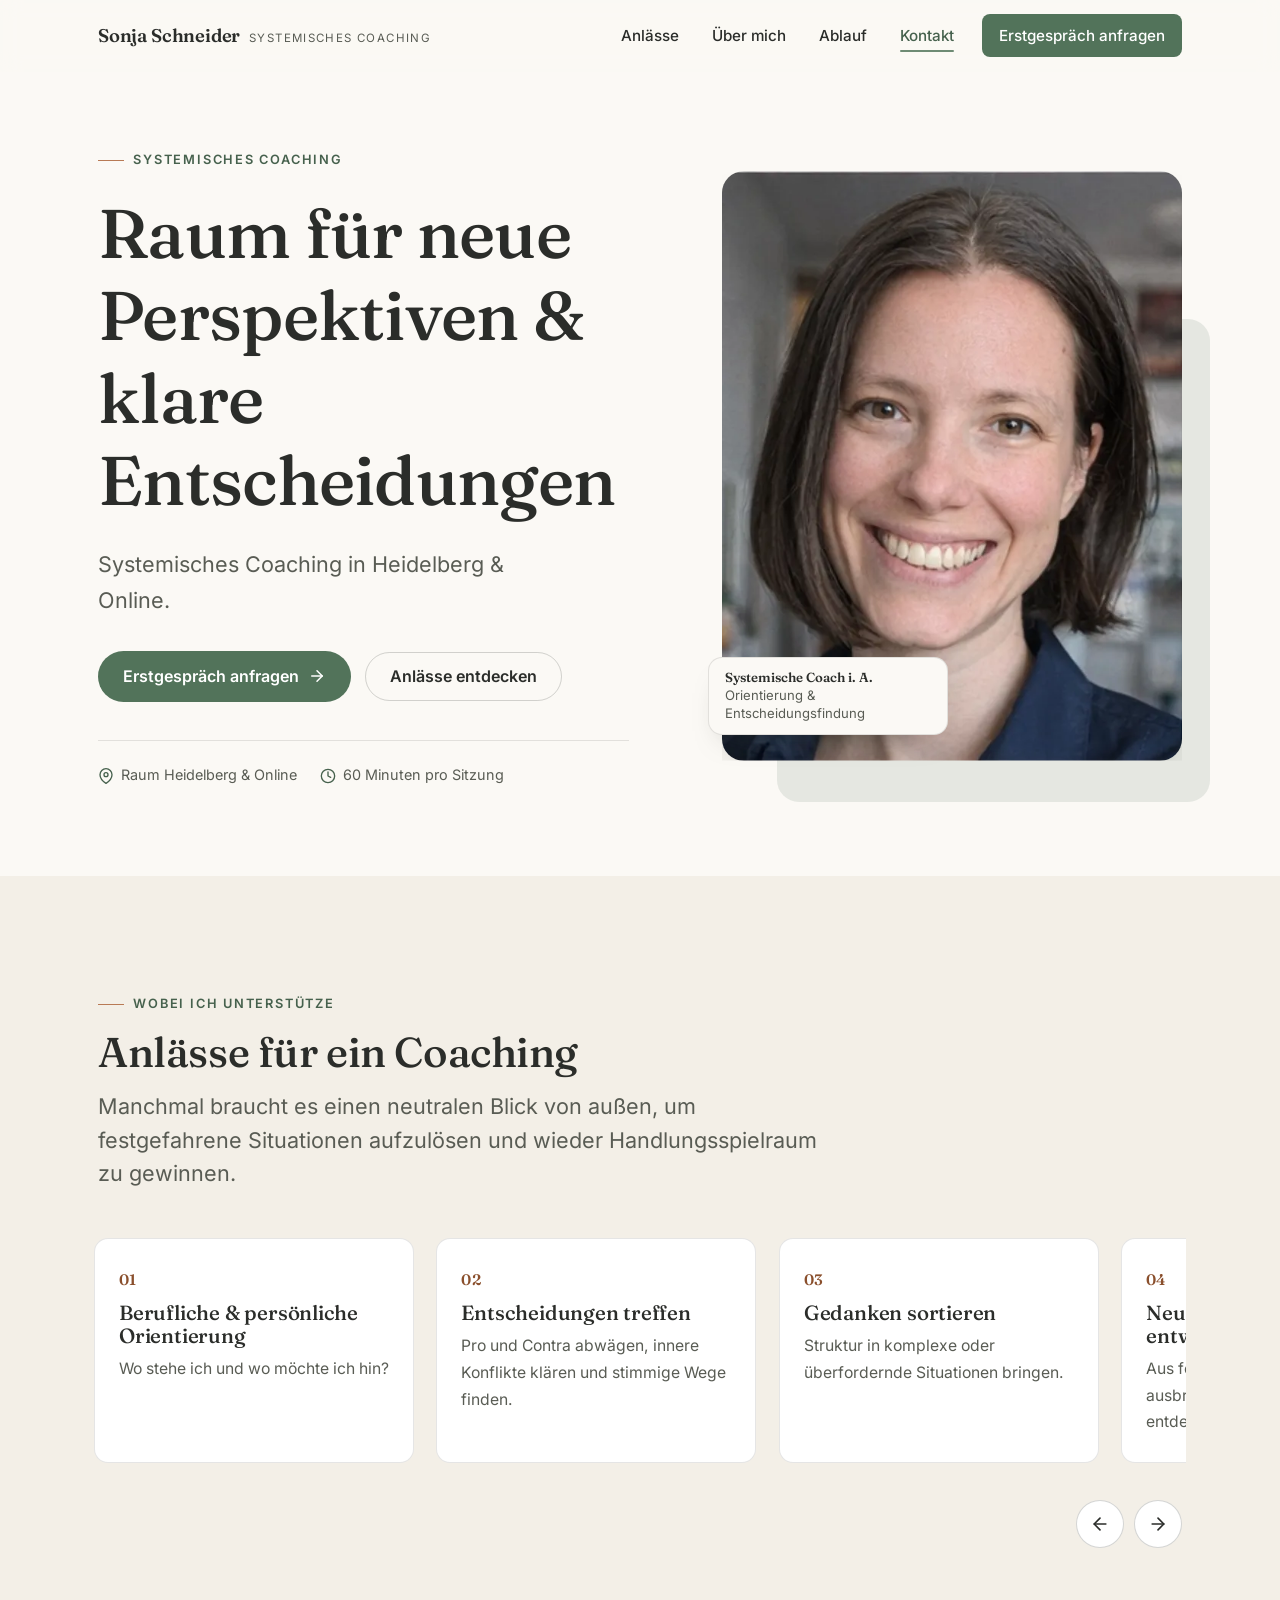
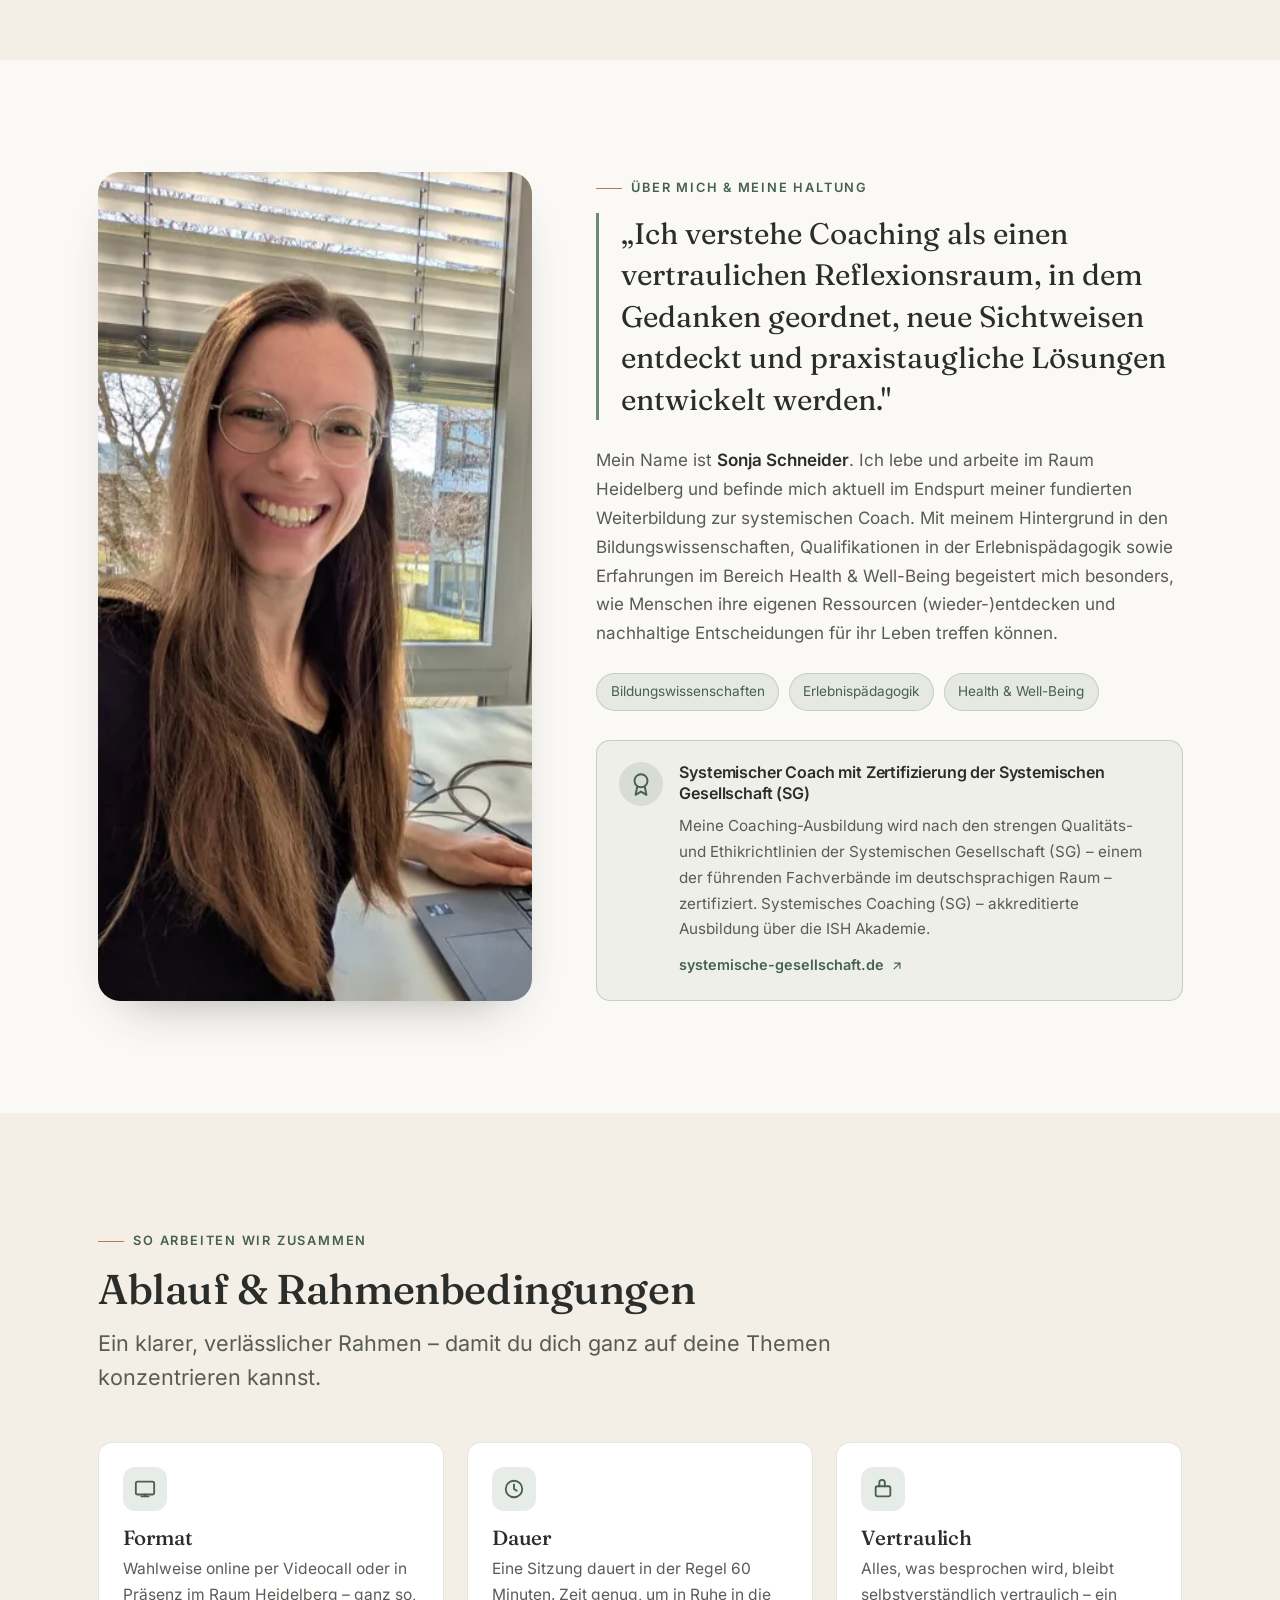
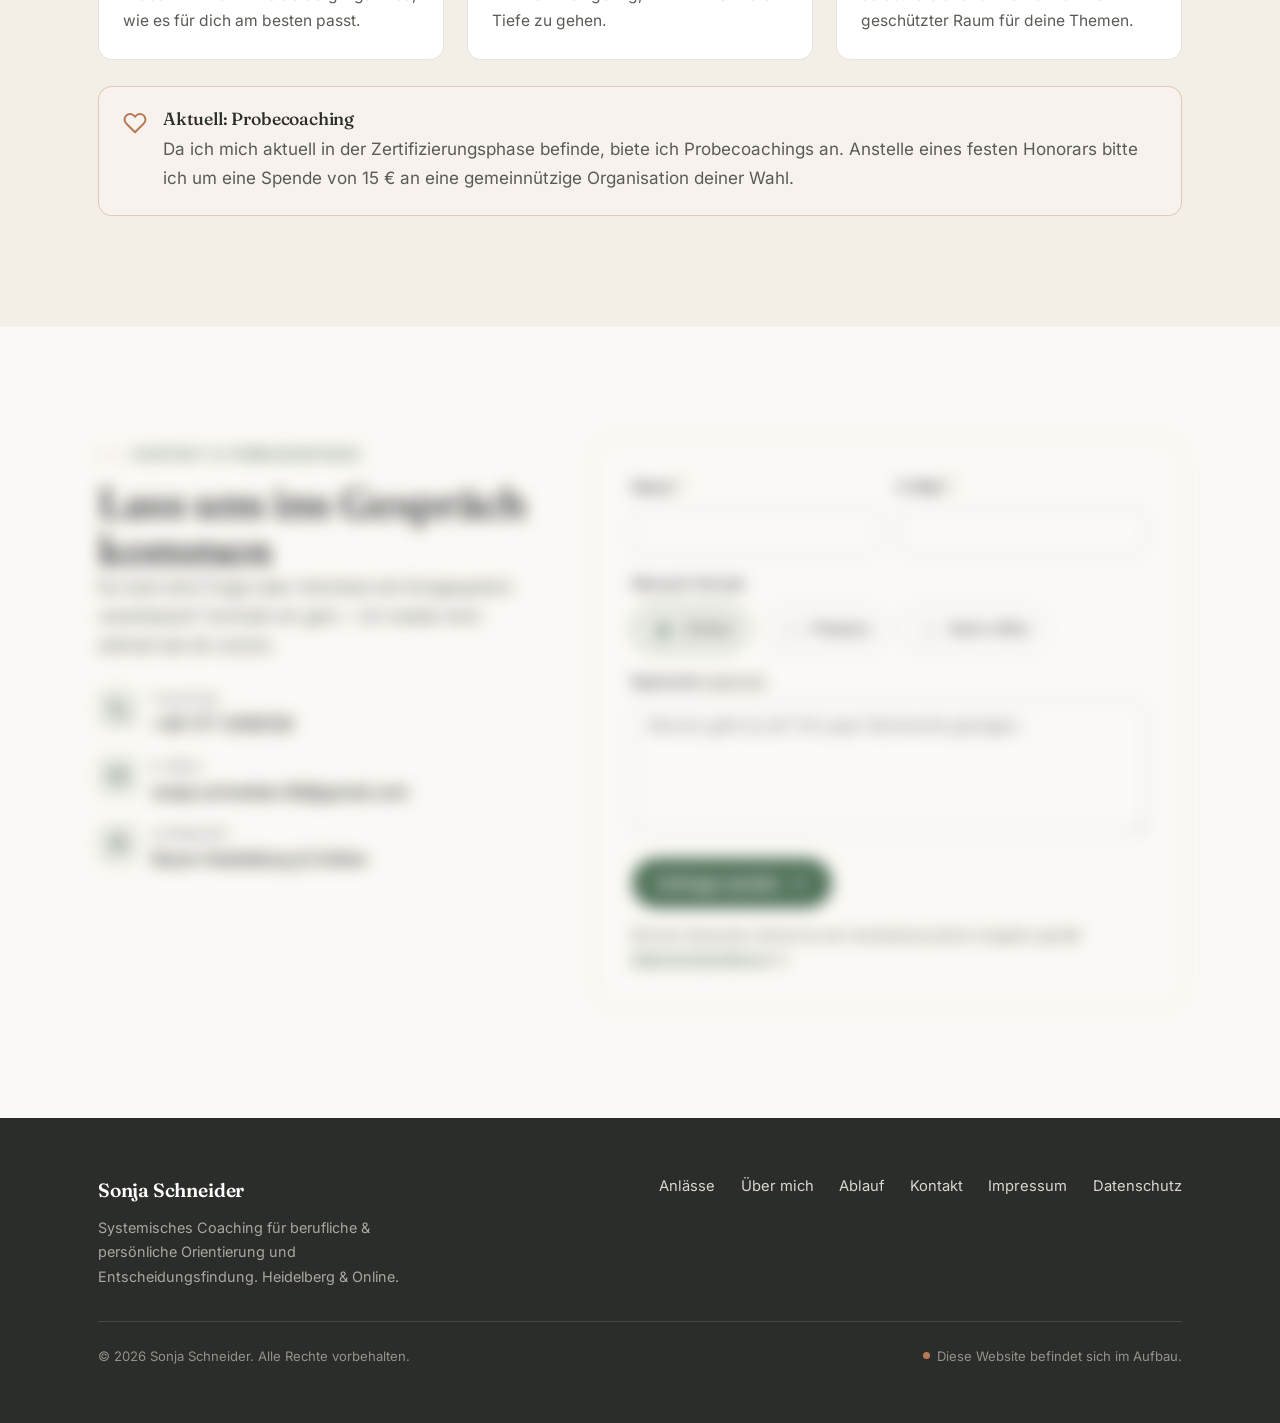
==== commit fa79a35a: "Zitat-Wortreveal, Anlässe als Slider, Bild auf Textspalten-Hoehe - Ueber mich: Zitat mit Wort-fuer-W" ====
--- a/index.html
+++ b/index.html
@@ -150,32 +150,42 @@
           <p class="lead">Manchmal braucht es einen neutralen Blick von außen, um festgefahrene Situationen aufzulösen und wieder Handlungsspielraum zu gewinnen.</p>
         </div>
 
-        <div class="tiles">
-          <article class="tile reveal">
-            <span class="tile__num">01</span>
-            <h3>Berufliche &amp; persönliche Orientierung</h3>
-            <p>Wo stehe ich und wo möchte ich hin?</p>
-          </article>
-          <article class="tile reveal">
-            <span class="tile__num">02</span>
-            <h3>Entscheidungen treffen</h3>
-            <p>Pro und Contra abwägen, innere Konflikte klären und stimmige Wege finden.</p>
-          </article>
-          <article class="tile reveal">
-            <span class="tile__num">03</span>
-            <h3>Gedanken sortieren</h3>
-            <p>Struktur in komplexe oder überfordernde Situationen bringen.</p>
-          </article>
-          <article class="tile reveal">
-            <span class="tile__num">04</span>
-            <h3>Neue Perspektiven entwickeln</h3>
-            <p>Aus festgefahrenen Denkmustern ausbrechen und eigene Potenziale entdecken.</p>
-          </article>
-          <article class="tile reveal">
-            <span class="tile__num">05</span>
-            <h3>Umgang mit Herausforderungen</h3>
-            <p>Verwendungsfähige Strategien für Veränderungen im Alltag und Beruf entwickeln.</p>
-          </article>
+        <div class="carousel reveal" data-carousel>
+          <div class="carousel__track" tabindex="0" role="group" aria-label="Anlässe für ein Coaching – horizontal scrollbar">
+            <article class="tile">
+              <span class="tile__num">01</span>
+              <h3>Berufliche &amp; persönliche Orientierung</h3>
+              <p>Wo stehe ich und wo möchte ich hin?</p>
+            </article>
+            <article class="tile">
+              <span class="tile__num">02</span>
+              <h3>Entscheidungen treffen</h3>
+              <p>Pro und Contra abwägen, innere Konflikte klären und stimmige Wege finden.</p>
+            </article>
+            <article class="tile">
+              <span class="tile__num">03</span>
+              <h3>Gedanken sortieren</h3>
+              <p>Struktur in komplexe oder überfordernde Situationen bringen.</p>
+            </article>
+            <article class="tile">
+              <span class="tile__num">04</span>
+              <h3>Neue Perspektiven entwickeln</h3>
+              <p>Aus festgefahrenen Denkmustern ausbrechen und eigene Potenziale entdecken.</p>
+            </article>
+            <article class="tile">
+              <span class="tile__num">05</span>
+              <h3>Umgang mit Herausforderungen</h3>
+              <p>Verwendungsfähige Strategien für Veränderungen im Alltag und Beruf entwickeln.</p>
+            </article>
+          </div>
+          <div class="carousel__controls" hidden>
+            <button type="button" class="carousel__btn" data-carousel-prev aria-label="Vorherige Anlässe anzeigen">
+              <svg width="20" height="20" viewBox="0 0 24 24" fill="none" stroke="currentColor" stroke-width="2" stroke-linecap="round" stroke-linejoin="round" aria-hidden="true"><line x1="19" y1="12" x2="5" y2="12"/><polyline points="12 19 5 12 12 5"/></svg>
+            </button>
+            <button type="button" class="carousel__btn" data-carousel-next aria-label="Weitere Anlässe anzeigen">
+              <svg width="20" height="20" viewBox="0 0 24 24" fill="none" stroke="currentColor" stroke-width="2" stroke-linecap="round" stroke-linejoin="round" aria-hidden="true"><line x1="5" y1="12" x2="19" y2="12"/><polyline points="12 5 19 12 12 19"/></svg>
+            </button>
+          </div>
         </div>
       </div>
     </section>
@@ -202,19 +212,19 @@
               alt="Sonja Schneider an ihrem Arbeitsplatz in Heidelberg, lächelnd">
           </picture>
         </div>
-        <div class="about__text reveal">
-          <span class="eyebrow">Über mich &amp; meine Haltung</span>
-          <blockquote class="about__quote">„Ich verstehe Coaching als einen vertraulichen Reflexionsraum, in dem Gedanken geordnet, neue Sichtweisen entdeckt und praxistaugliche Lösungen entwickelt werden."</blockquote>
-          <div class="about__body">
+        <div class="about__text">
+          <span class="eyebrow reveal">Über mich &amp; meine Haltung</span>
+          <blockquote class="about__quote word-reveal">„Ich verstehe Coaching als einen vertraulichen Reflexionsraum, in dem Gedanken geordnet, neue Sichtweisen entdeckt und praxistaugliche Lösungen entwickelt werden."</blockquote>
+          <div class="about__body reveal">
             <p>Mein Name ist <strong>Sonja Schneider</strong>. Ich lebe und arbeite im Raum Heidelberg und befinde mich aktuell im Endspurt meiner fundierten Weiterbildung zur systemischen Coach. Mit meinem Hintergrund in den Bildungswissenschaften, Qualifikationen in der Erlebnispädagogik sowie Erfahrungen im Bereich Health &amp; Well-Being begeistert mich besonders, wie Menschen ihre eigenen Ressourcen (wieder-)entdecken und nachhaltige Entscheidungen für ihr Leben treffen können.</p>
           </div>
-          <ul class="about__tags">
+          <ul class="about__tags reveal">
             <li>Bildungswissenschaften</li>
             <li>Erlebnispädagogik</li>
             <li>Health &amp; Well-Being</li>
           </ul>
 
-          <div class="cert">
+          <div class="cert reveal">
             <div class="cert__seal" aria-hidden="true">
               <svg width="26" height="26" viewBox="0 0 24 24" fill="none" stroke="currentColor" stroke-width="1.8" stroke-linecap="round" stroke-linejoin="round"><path d="M12 15a6 6 0 1 0 0-12 6 6 0 0 0 0 12z"/><path d="M8.5 14.5 7 22l5-3 5 3-1.5-7.5"/></svg>
             </div>
--- a/css/styles.css
+++ b/css/styles.css
@@ -478,11 +478,58 @@
 /* =====================================================================
    Anlässe (Tiles)
    ===================================================================== */
-.tiles {
+/* Anlässe als manuelles Karussell (kein Autoplay) */
+.carousel { position: relative; }
+.carousel__track {
+  display: flex;
+  gap: clamp(1rem, 2vw, 1.4rem);
+  overflow-x: auto;
+  scroll-snap-type: x mandatory;
+  scroll-behavior: smooth;
+  padding: 6px 4px 1.1rem;
+  margin: -6px -4px 0;
+  scrollbar-width: thin;
+  scrollbar-color: color-mix(in srgb, var(--sage) 55%, transparent) transparent;
+  -webkit-overflow-scrolling: touch;
+}
+.carousel__track:focus-visible { outline: 3px solid var(--sage-deep); outline-offset: 4px; border-radius: var(--radius); }
+.carousel__track::-webkit-scrollbar { height: 8px; }
+.carousel__track::-webkit-scrollbar-track { background: transparent; }
+.carousel__track::-webkit-scrollbar-thumb {
+  background: color-mix(in srgb, var(--sage) 45%, transparent);
+  border-radius: 999px;
+}
+.carousel__track > .tile {
+  flex: 0 0 clamp(240px, 30%, 320px);
+  scroll-snap-align: start;
+}
+.carousel__controls {
+  display: flex;
+  gap: 0.6rem;
+  justify-content: flex-end;
+  margin-top: 1.2rem;
+}
+.carousel__controls[hidden] { display: none; }
+.carousel__btn {
+  width: 48px;
+  height: 48px;
+  border-radius: 50%;
+  border: 1px solid var(--line-strong);
+  background: var(--paper);
+  color: var(--ink);
   display: grid;
-  grid-template-columns: repeat(auto-fit, minmax(250px, 1fr));
-  gap: clamp(1rem, 2vw, 1.4rem);
-}
+  place-content: center;
+  cursor: pointer;
+  transition: background 0.18s ease, border-color 0.18s ease, opacity 0.18s ease, transform 0.18s ease;
+}
+.section--sand .carousel__btn { background: #fff; }
+.carousel__btn:hover:not(:disabled) { background: var(--sand-deep); transform: translateY(-2px); }
+.carousel__btn:disabled { opacity: 0.35; cursor: default; }
+
+@media (prefers-reduced-motion: reduce) {
+  .carousel__track { scroll-behavior: auto; }
+}
+
 .tile {
   background: var(--paper);
   border: 1px solid var(--line);
@@ -518,13 +565,15 @@
   display: grid;
   grid-template-columns: 0.85fr 1.15fr;
   gap: clamp(2rem, 5vw, 4rem);
-  align-items: start;
-}
-.about__media { position: relative; }
+  align-items: stretch;
+}
+.about__media { position: relative; display: flex; }
+.about__media picture { display: flex; width: 100%; }
 .about__photo {
   border-radius: var(--radius-lg);
-  aspect-ratio: 4 / 5;
   width: 100%;
+  height: 100%;
+  min-height: 480px;
   object-fit: cover;
   box-shadow: 0 24px 50px -30px rgba(43,45,42,0.45);
 }
@@ -604,6 +653,7 @@
 @media (max-width: 820px) {
   .about { grid-template-columns: 1fr; }
   .about__media { max-width: 360px; }
+  .about__photo { height: auto; min-height: 0; aspect-ratio: 4 / 5; }
 }
 
 /* =====================================================================
@@ -905,13 +955,24 @@
 }
 .js .reveal.is-in { opacity: 1; transform: none; filter: blur(0); }
 
-/* Sanfte Staffelung innerhalb von Gruppen (Kacheln / Fakten) */
-.js .tiles .reveal:nth-child(2) { transition-delay: 0.07s; }
-.js .tiles .reveal:nth-child(3) { transition-delay: 0.14s; }
-.js .tiles .reveal:nth-child(4) { transition-delay: 0.21s; }
-.js .tiles .reveal:nth-child(5) { transition-delay: 0.28s; }
+/* Sanfte Staffelung innerhalb der Fakten-Gruppe */
 .js .facts .reveal:nth-child(2) { transition-delay: 0.09s; }
 .js .facts .reveal:nth-child(3) { transition-delay: 0.18s; }
+
+/* Wort-für-Wort-Reveal (Zitat) */
+.word-reveal .rw { display: inline-block; }
+.js .word-reveal .rw {
+  opacity: 0;
+  transform: translateY(0.5em);
+  filter: blur(6px);
+  transition: opacity 0.55s var(--ease-quint), transform 0.55s var(--ease-quint),
+    filter 0.55s var(--ease-quint);
+  transition-delay: calc(var(--wi, 0) * 45ms);
+}
+.js .word-reveal.is-in .rw { opacity: 1; transform: none; filter: blur(0); }
+@media (prefers-reduced-motion: reduce) {
+  .js .word-reveal .rw { opacity: 1 !important; transform: none !important; filter: none !important; }
+}
 
 @media (prefers-reduced-motion: reduce) {
   .js .reveal { opacity: 1 !important; transform: none !important; filter: none !important; }
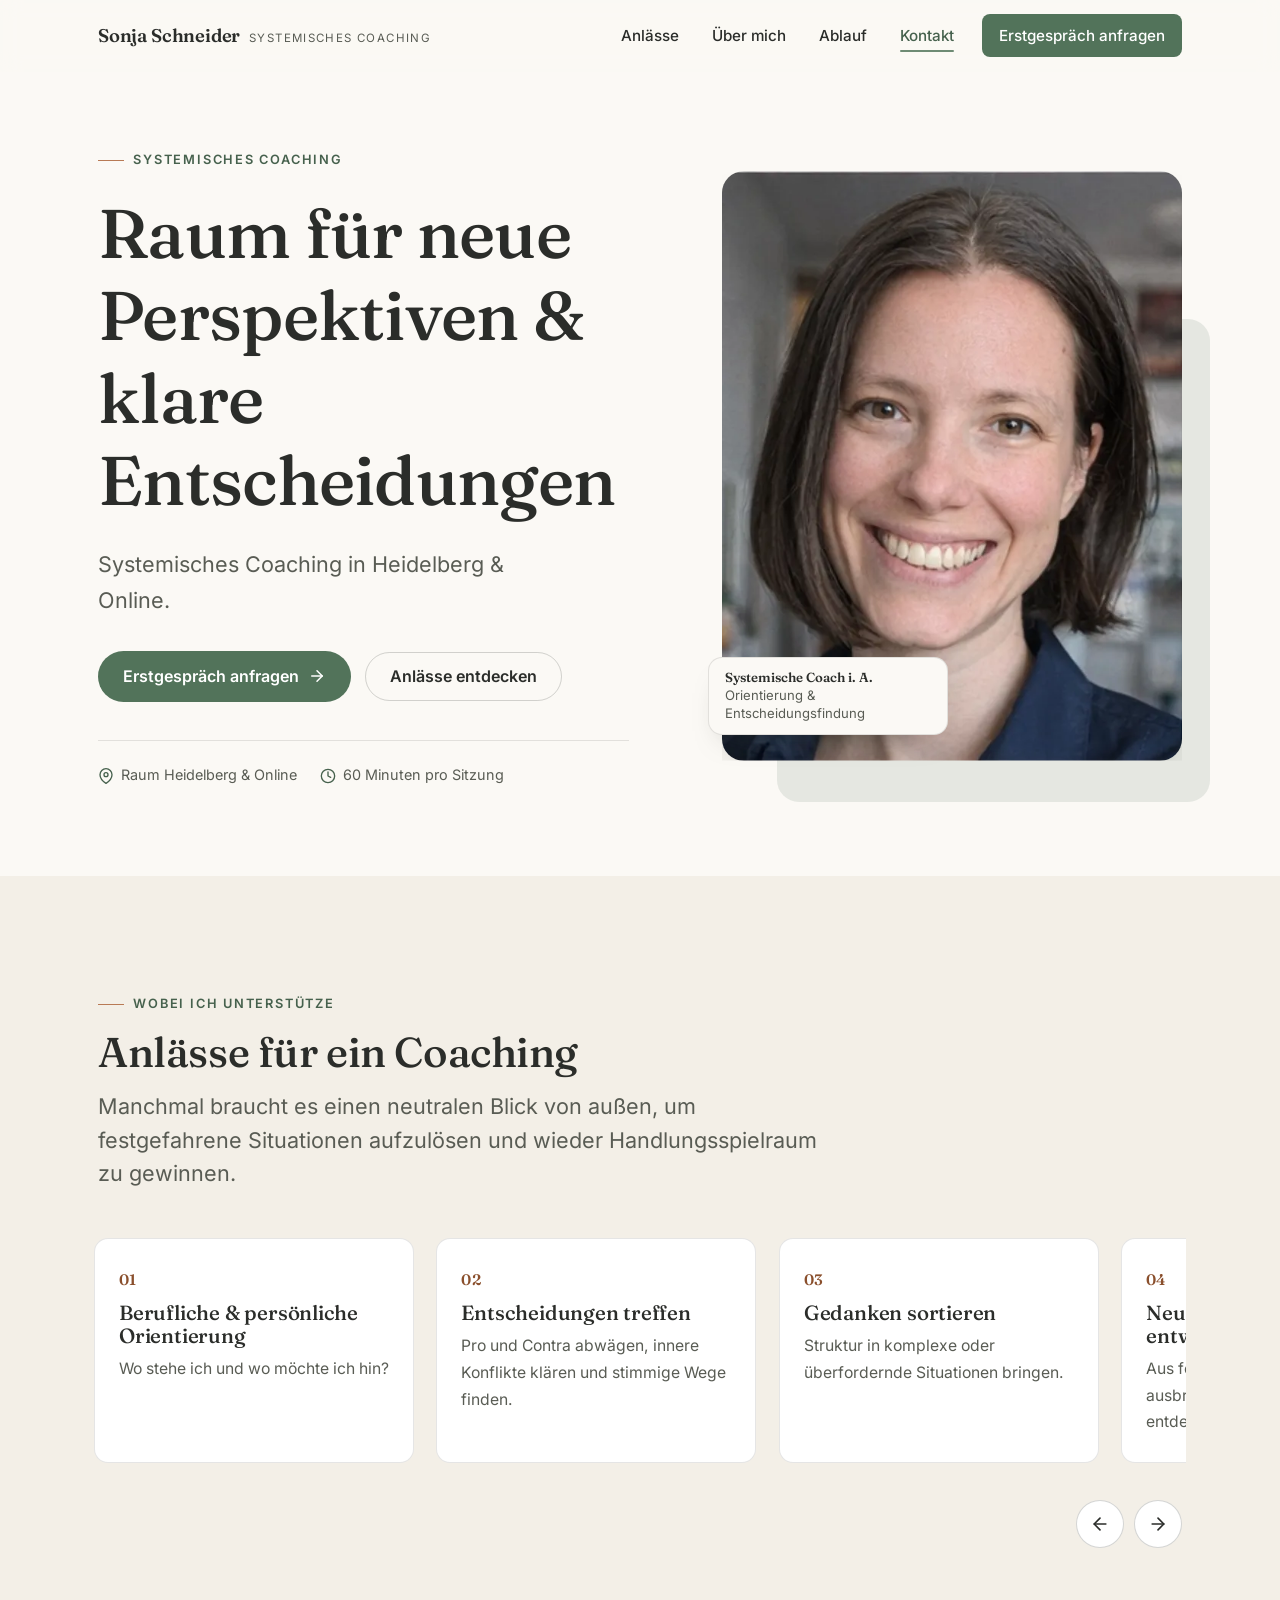
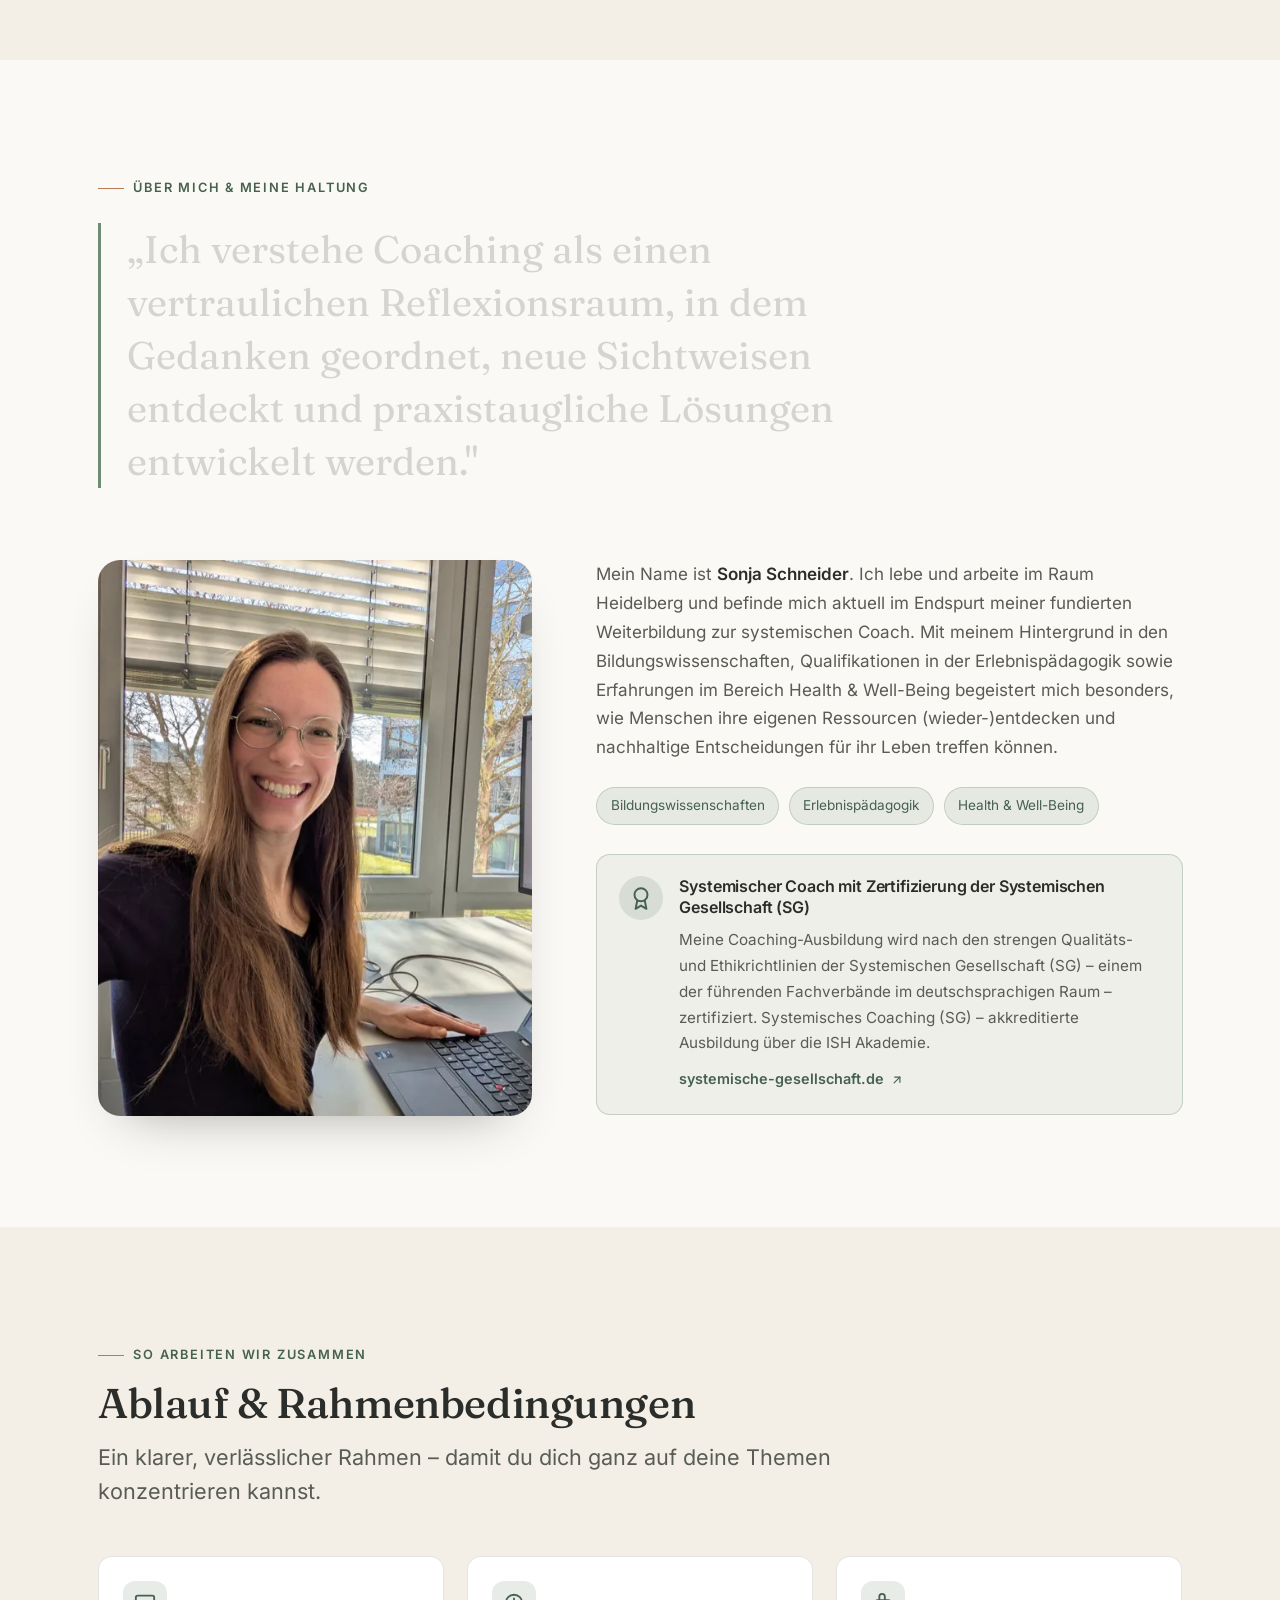
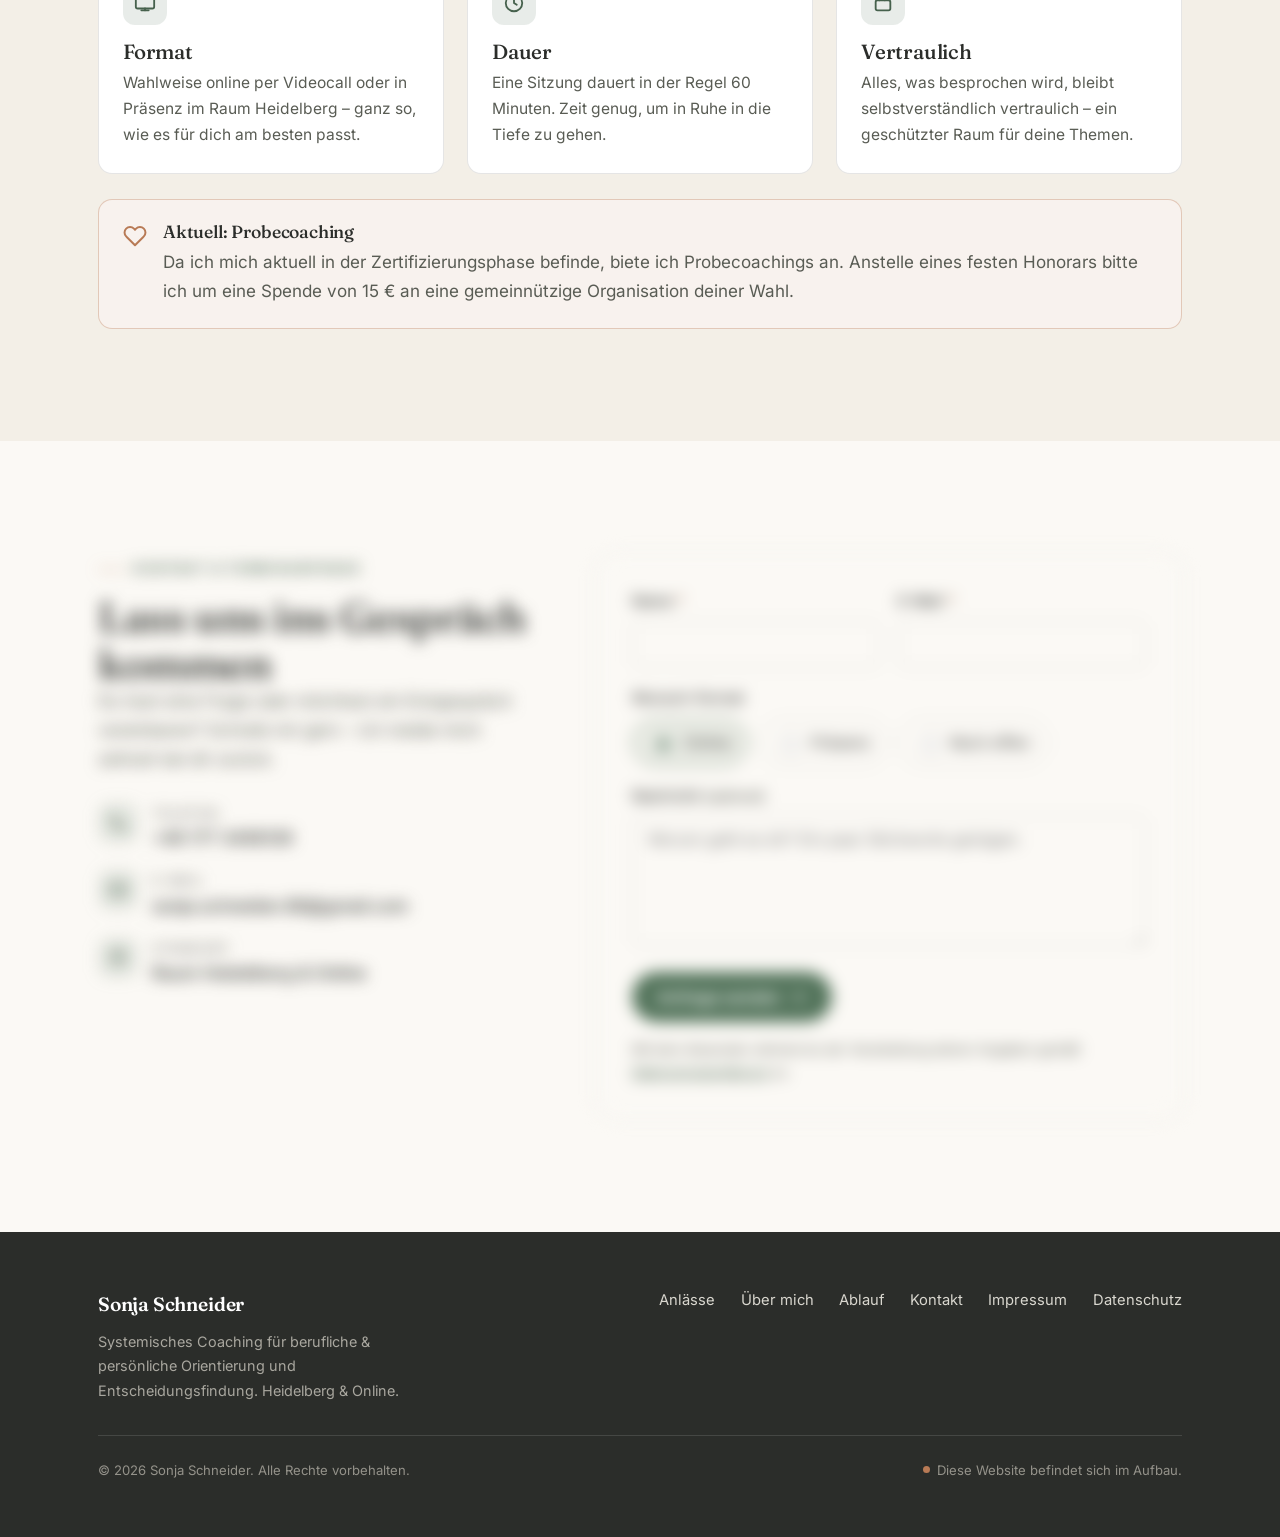
==== commit 35e6cfec: "Zitat als eigener Baustein ueber dem Bild mit scroll-gebundenem Text-Reveal - Zitat (inkl. Eyebrow) " ====
--- a/index.html
+++ b/index.html
@@ -192,8 +192,14 @@
 
     <!-- =============== Über mich =============== -->
     <section class="section" id="ueber-mich" aria-labelledby="ueber-title">
-      <div class="wrap about">
-        <div class="about__media reveal">
+      <div class="wrap">
+        <div class="about__intro">
+          <span class="eyebrow reveal">Über mich &amp; meine Haltung</span>
+          <blockquote class="about__quote quote-reveal">„Ich verstehe Coaching als einen vertraulichen Reflexionsraum, in dem Gedanken geordnet, neue Sichtweisen entdeckt und praxistaugliche Lösungen entwickelt werden."</blockquote>
+        </div>
+
+        <div class="about">
+          <div class="about__media reveal">
           <picture>
             <source
               type="image/webp"
@@ -213,8 +219,6 @@
           </picture>
         </div>
         <div class="about__text">
-          <span class="eyebrow reveal">Über mich &amp; meine Haltung</span>
-          <blockquote class="about__quote word-reveal">„Ich verstehe Coaching als einen vertraulichen Reflexionsraum, in dem Gedanken geordnet, neue Sichtweisen entdeckt und praxistaugliche Lösungen entwickelt werden."</blockquote>
           <div class="about__body reveal">
             <p>Mein Name ist <strong>Sonja Schneider</strong>. Ich lebe und arbeite im Raum Heidelberg und befinde mich aktuell im Endspurt meiner fundierten Weiterbildung zur systemischen Coach. Mit meinem Hintergrund in den Bildungswissenschaften, Qualifikationen in der Erlebnispädagogik sowie Erfahrungen im Bereich Health &amp; Well-Being begeistert mich besonders, wie Menschen ihre eigenen Ressourcen (wieder-)entdecken und nachhaltige Entscheidungen für ihr Leben treffen können.</p>
           </div>
@@ -237,6 +241,7 @@
               </a>
             </div>
           </div>
+        </div>
         </div>
       </div>
     </section>
--- a/css/styles.css
+++ b/css/styles.css
@@ -577,14 +577,19 @@
   object-fit: cover;
   box-shadow: 0 24px 50px -30px rgba(43,45,42,0.45);
 }
+/* Zitat als eigener Baustein oberhalb des Bildes */
+.about__intro {
+  max-width: 54rem;
+  margin: 0 0 clamp(2.5rem, 6vw, 4.5rem);
+}
 .about__quote {
   font-family: var(--font-head);
-  font-size: clamp(1.35rem, 2.5vw, 1.85rem);
+  font-size: clamp(1.5rem, 3.2vw, 2.4rem);
   font-weight: 400;
-  line-height: 1.4;
-  color: var(--ink);
-  margin: 0 0 1.6rem;
-  padding-left: 1.4rem;
+  line-height: 1.38;
+  color: var(--ink);
+  margin: 0.6rem 0 0;
+  padding-left: clamp(1.2rem, 2vw, 1.8rem);
   border-left: 3px solid var(--sage);
 }
 .about__body p { color: var(--muted); }
@@ -959,19 +964,11 @@
 .js .facts .reveal:nth-child(2) { transition-delay: 0.09s; }
 .js .facts .reveal:nth-child(3) { transition-delay: 0.18s; }
 
-/* Wort-für-Wort-Reveal (Zitat) */
-.word-reveal .rw { display: inline-block; }
-.js .word-reveal .rw {
-  opacity: 0;
-  transform: translateY(0.5em);
-  filter: blur(6px);
-  transition: opacity 0.55s var(--ease-quint), transform 0.55s var(--ease-quint),
-    filter 0.55s var(--ease-quint);
-  transition-delay: calc(var(--wi, 0) * 45ms);
-}
-.js .word-reveal.is-in .rw { opacity: 1; transform: none; filter: blur(0); }
+/* Scroll-gebundener Text-Reveal (Zitat oberhalb des Bildes, ScrollTrigger-Stil) */
+.quote-reveal .qw { display: inline-block; }
+.js .quote-reveal .qw { opacity: 0.2; will-change: opacity; }
 @media (prefers-reduced-motion: reduce) {
-  .js .word-reveal .rw { opacity: 1 !important; transform: none !important; filter: none !important; }
+  .js .quote-reveal .qw { opacity: 1 !important; }
 }
 
 @media (prefers-reduced-motion: reduce) {
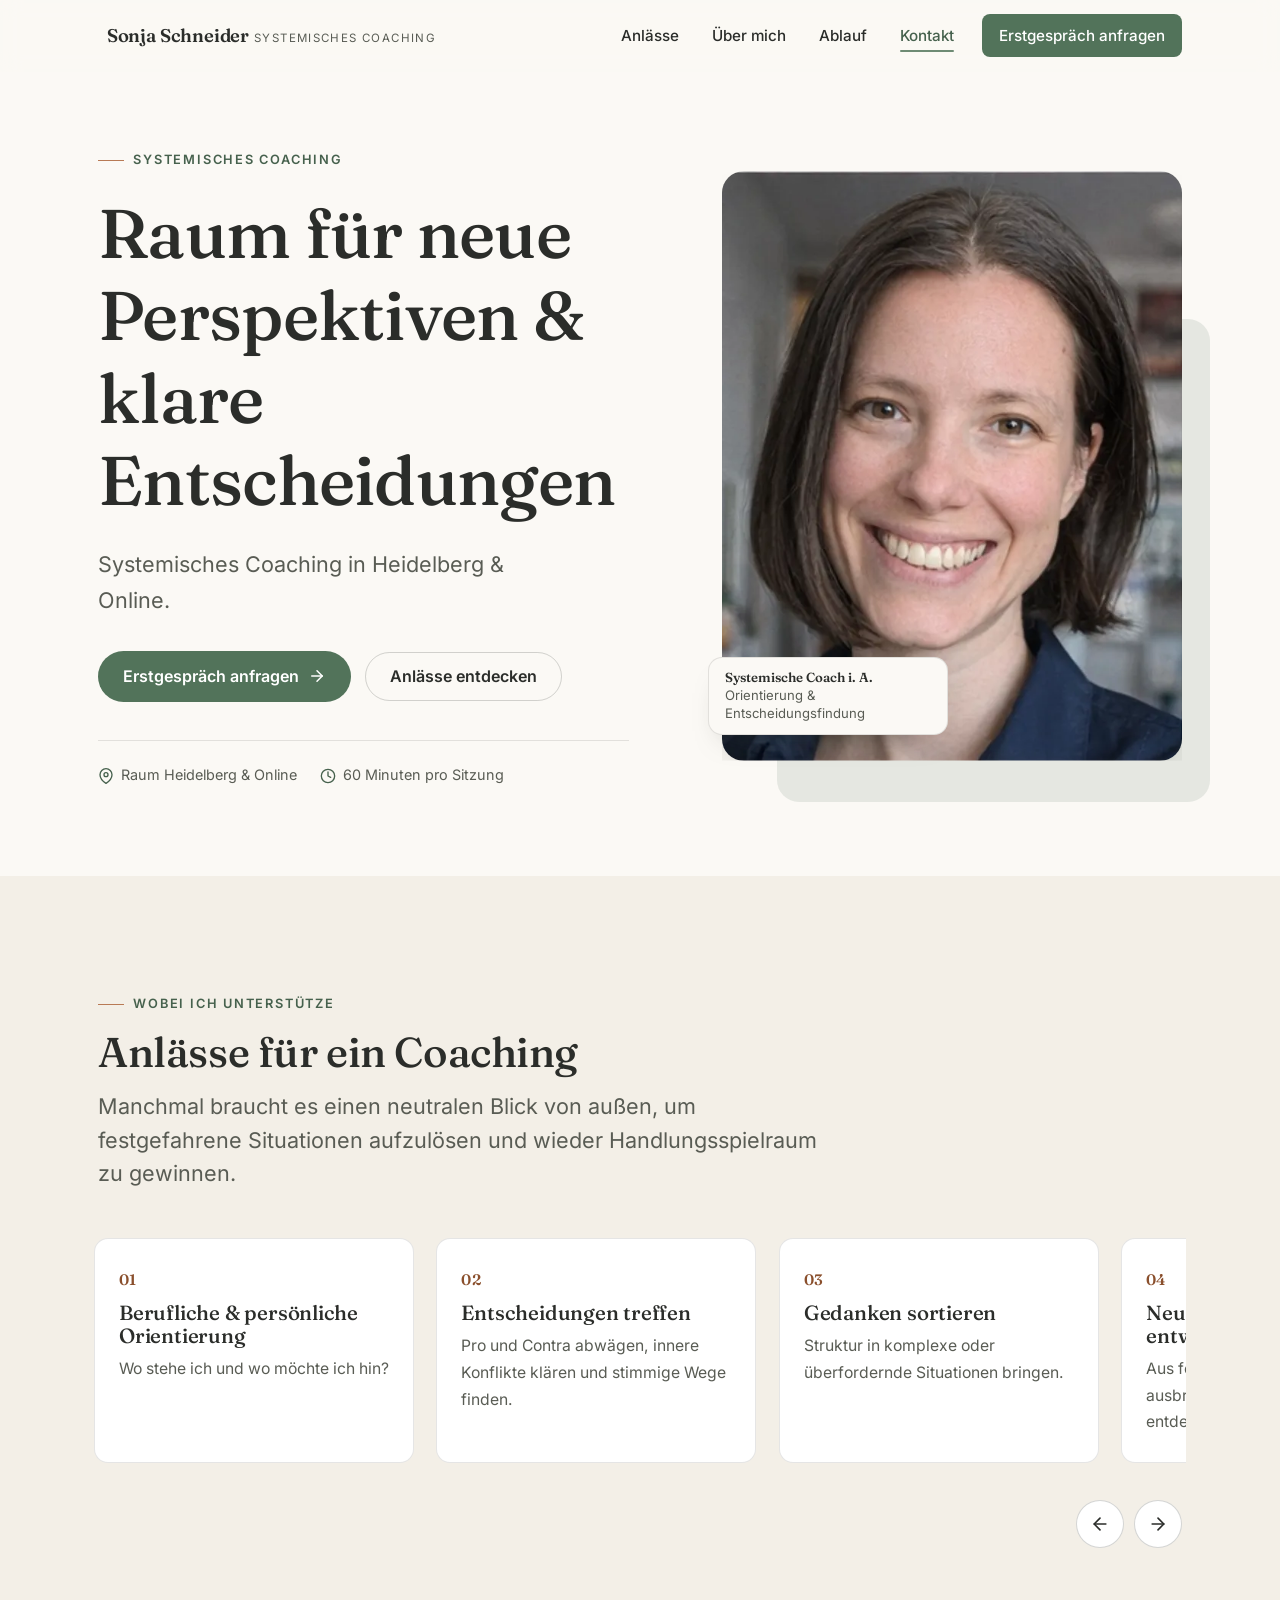
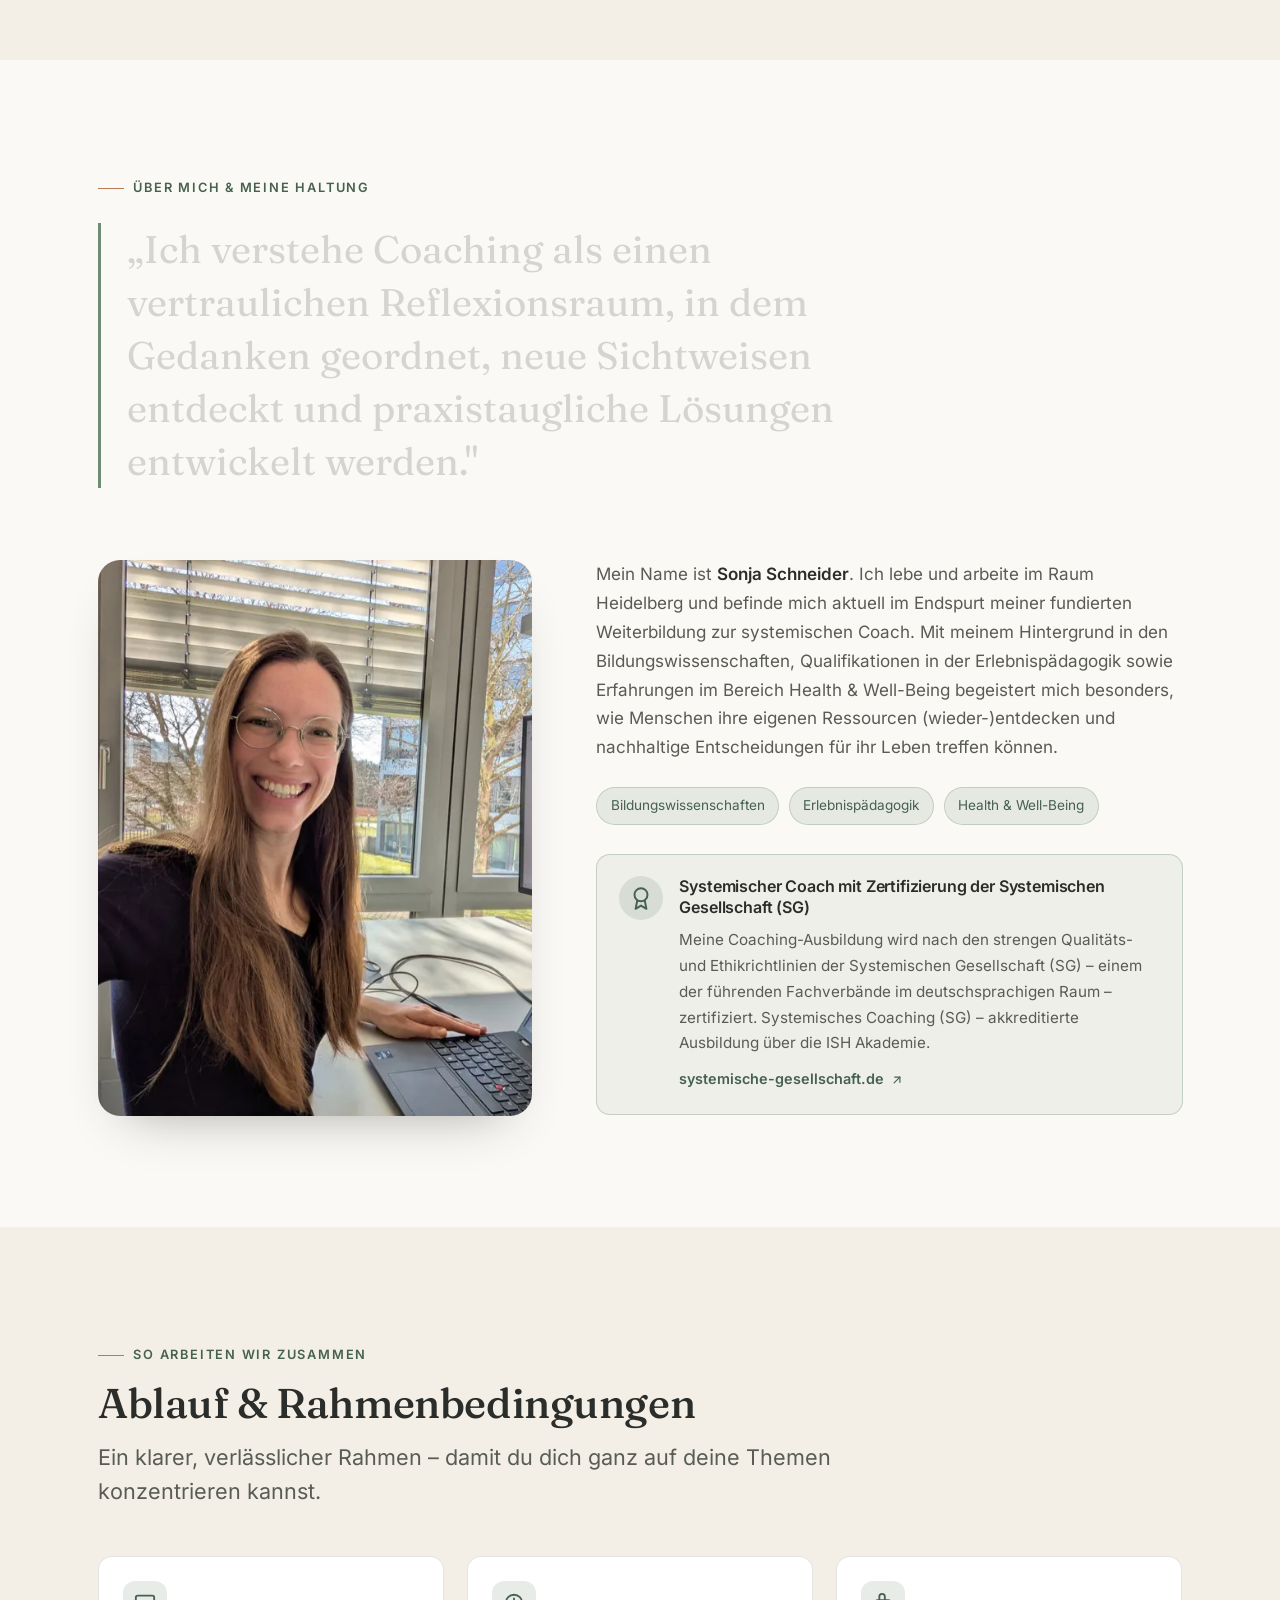
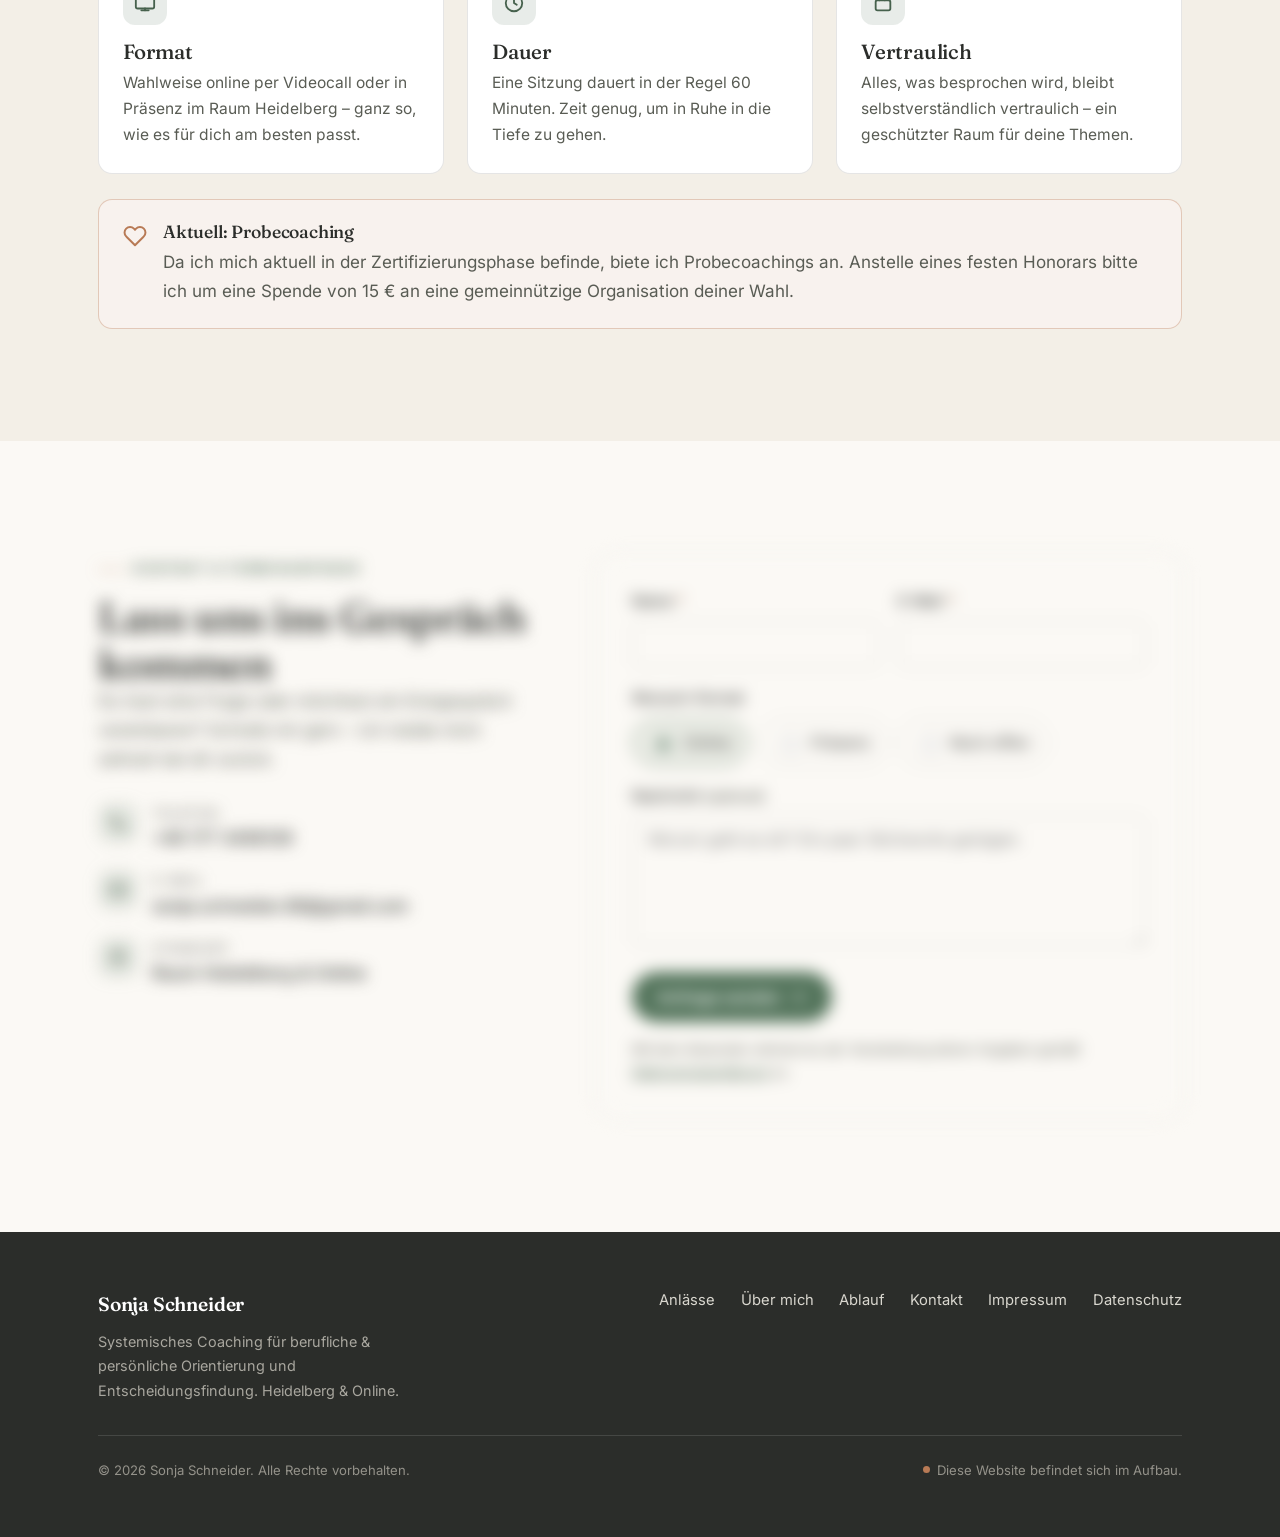
==== commit 95171cf8: "Update index.html" ====
--- a/index.html
+++ b/index.html
@@ -22,7 +22,7 @@
   <meta property="og:image" content="https://sonja-schneider.coach/assets/img/og-image.jpg">
   <meta property="og:image:width" content="1200">
   <meta property="og:image:height" content="630">
-  <meta property="og:image:alt" content="Portrait von Sonja Schneider, systemische Coach">
+  <meta property="og:image:alt" content="Portrait von Sonja Schneider, systemische Coachin">
   <meta name="twitter:card" content="summary_large_image">
   <meta name="twitter:title" content="Sonja Schneider – Systemisches Coaching">
   <meta name="twitter:description" content="Raum für neue Perspektiven &amp; klare Entscheidungen. Systemisches Coaching in Heidelberg &amp; online.">
@@ -69,9 +69,12 @@
   <header class="site-header" id="site-header">
     <div class="header-inner">
       <a class="wordmark" href="#hero" aria-label="Sonja Schneider – Startseite">
-        <span class="wordmark__name">Sonja Schneider</span>
-        <span class="wordmark__role">Systemisches Coaching</span>
-      </a>
+  <img src="logo.png" alt="" class="site-logo">
+  <span class="wordmark__text">
+    <span class="wordmark__name">Sonja Schneider</span>
+    <span class="wordmark__role">Systemisches Coaching</span>
+  </span>
+</a>
 
       <button class="nav-toggle" id="nav-toggle" aria-expanded="false" aria-controls="primary-nav" aria-label="Menü öffnen">
         <span></span>
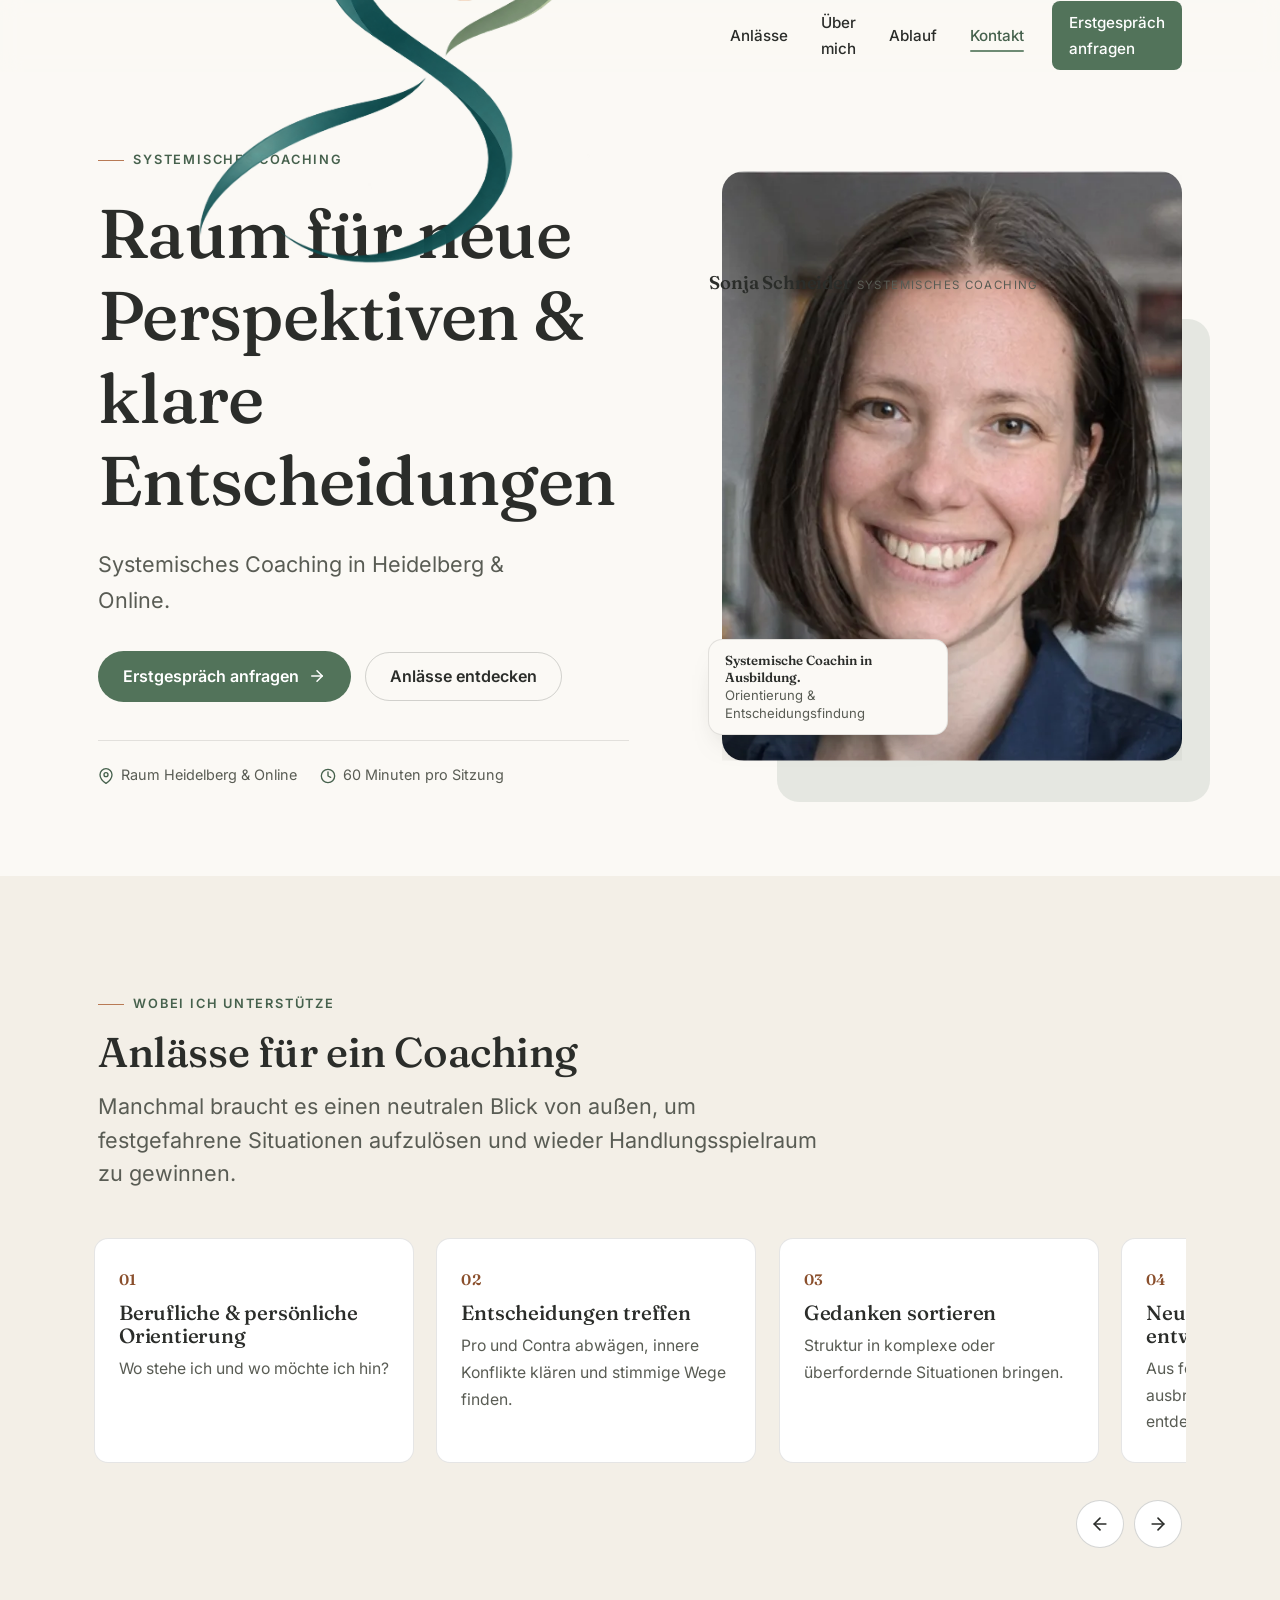
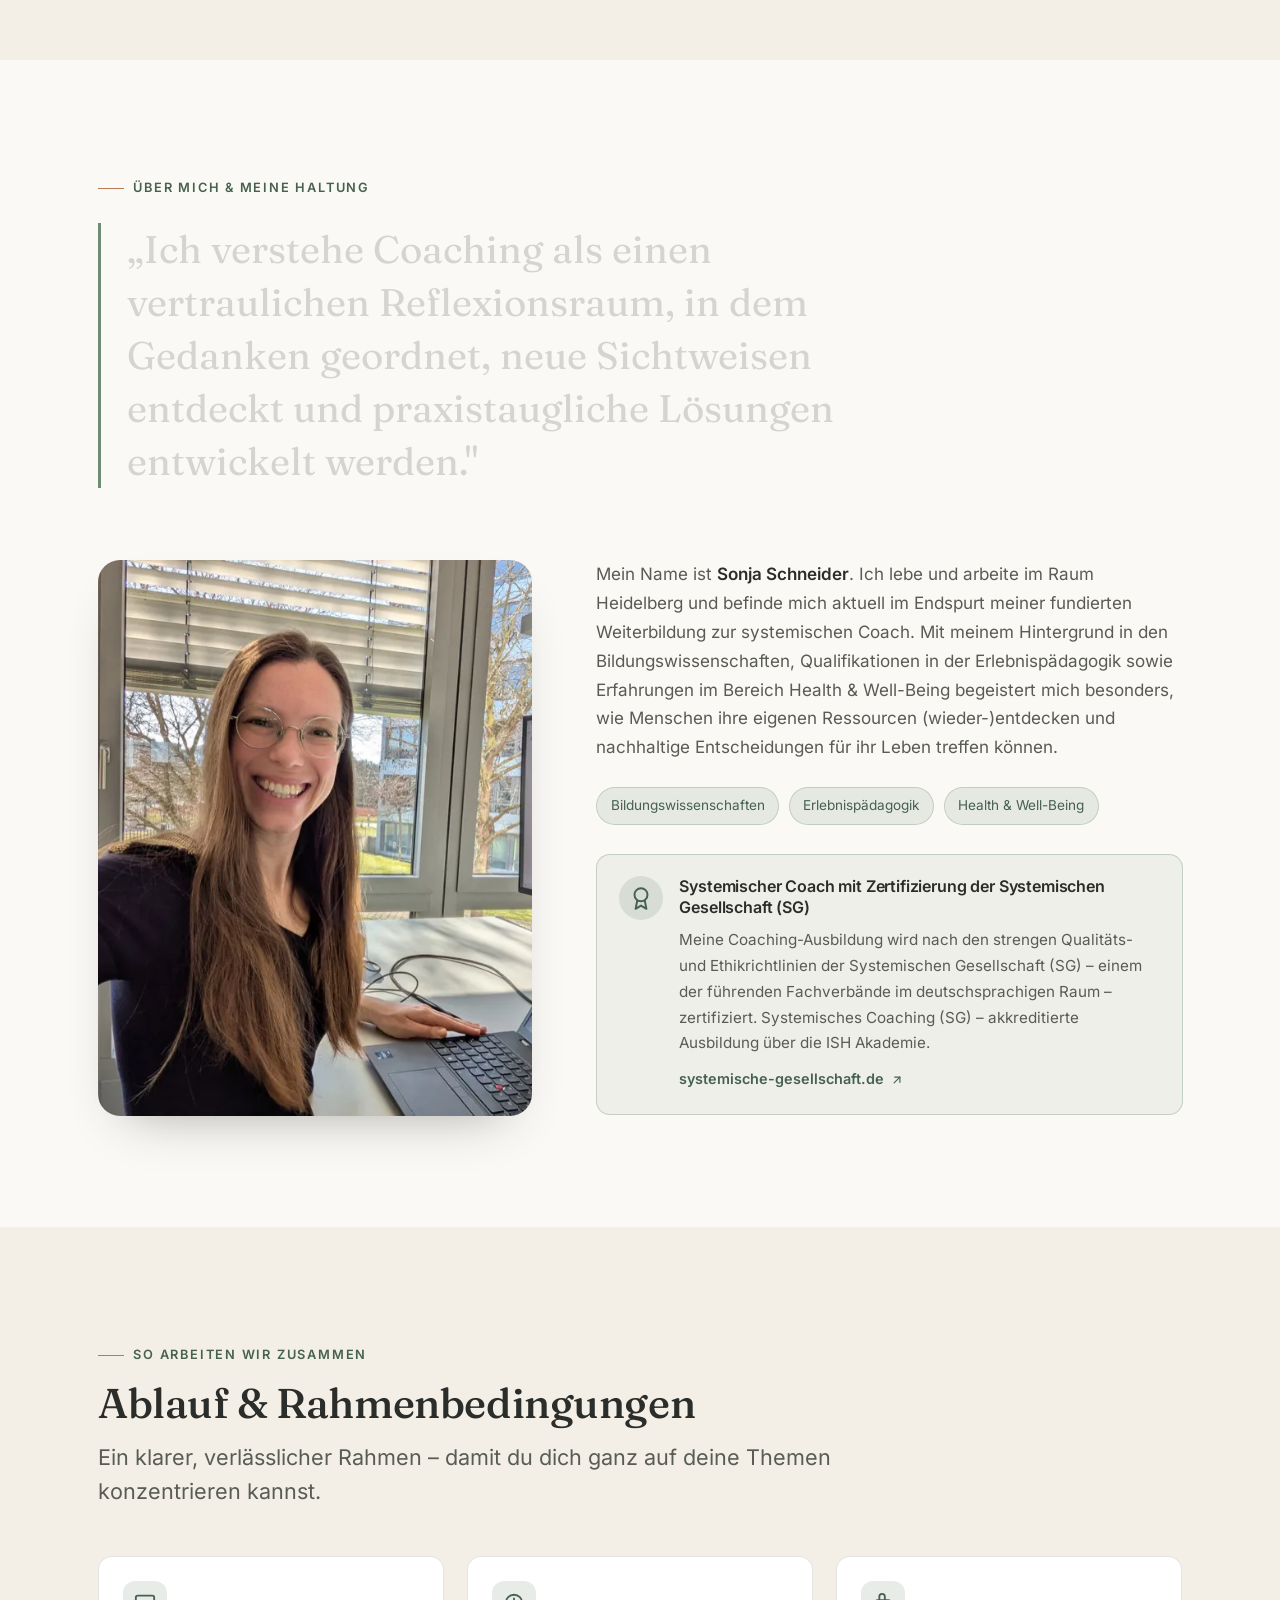
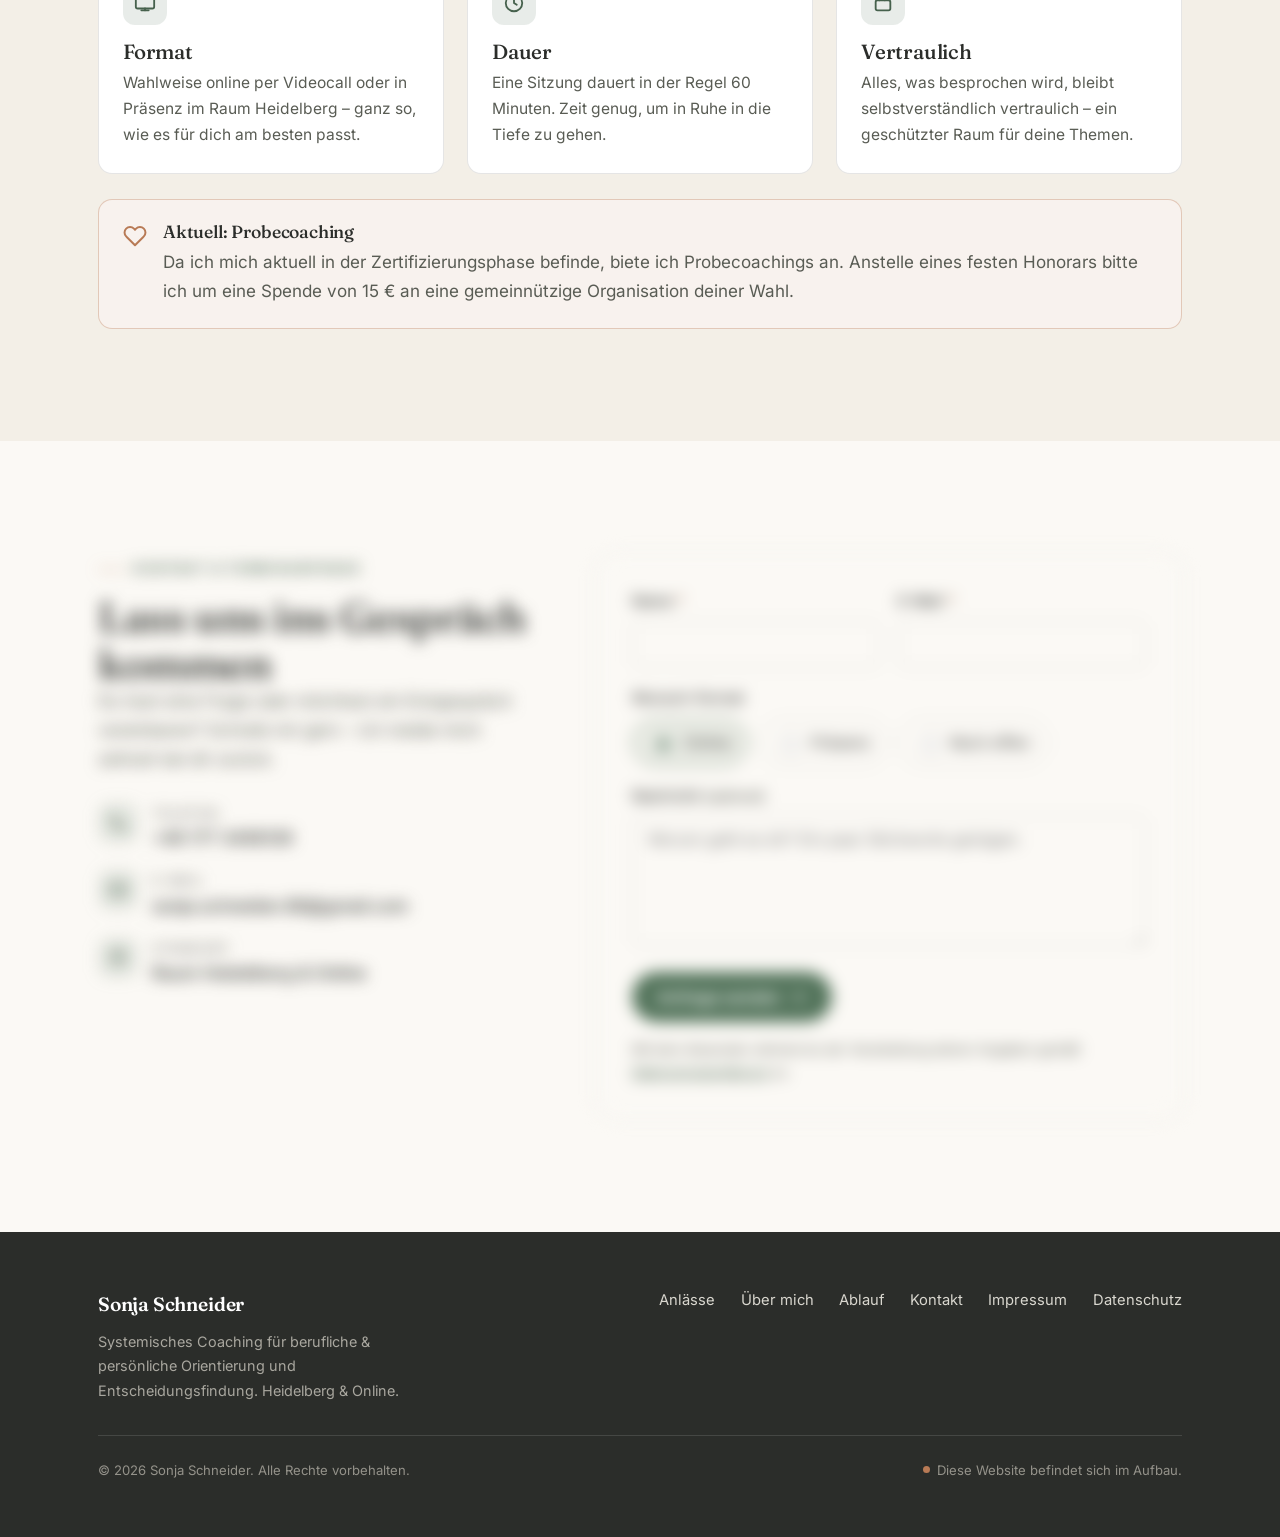
==== commit 75f8ff9c: "Update index.html" ====
--- a/index.html
+++ b/index.html
@@ -137,7 +137,7 @@
             </picture>
           </figure>
           <div class="hero__badge" data-animate style="--i:6">
-            <strong>Systemische Coach i. A.</strong>
+            <strong>Systemische Coachin in Ausbildung.</strong>
             <span>Orientierung &amp; Entscheidungsfindung</span>
           </div>
         </div>
--- a/css/styles.css
+++ b/css/styles.css
@@ -1065,4 +1065,22 @@
     transform: none !important;
     clip-path: none !important;
   }
-}
+.site-logo {
+  display: block;
+  width: 58px;
+  height: auto;
+  flex-shrink: 0;
+}
+
+.wordmark {
+  display: flex;
+  align-items: center;
+  gap: 12px;
+}
+
+.wordmark__text {
+  display: flex;
+  flex-direction: column;
+  justify-content: center;
+}
+
